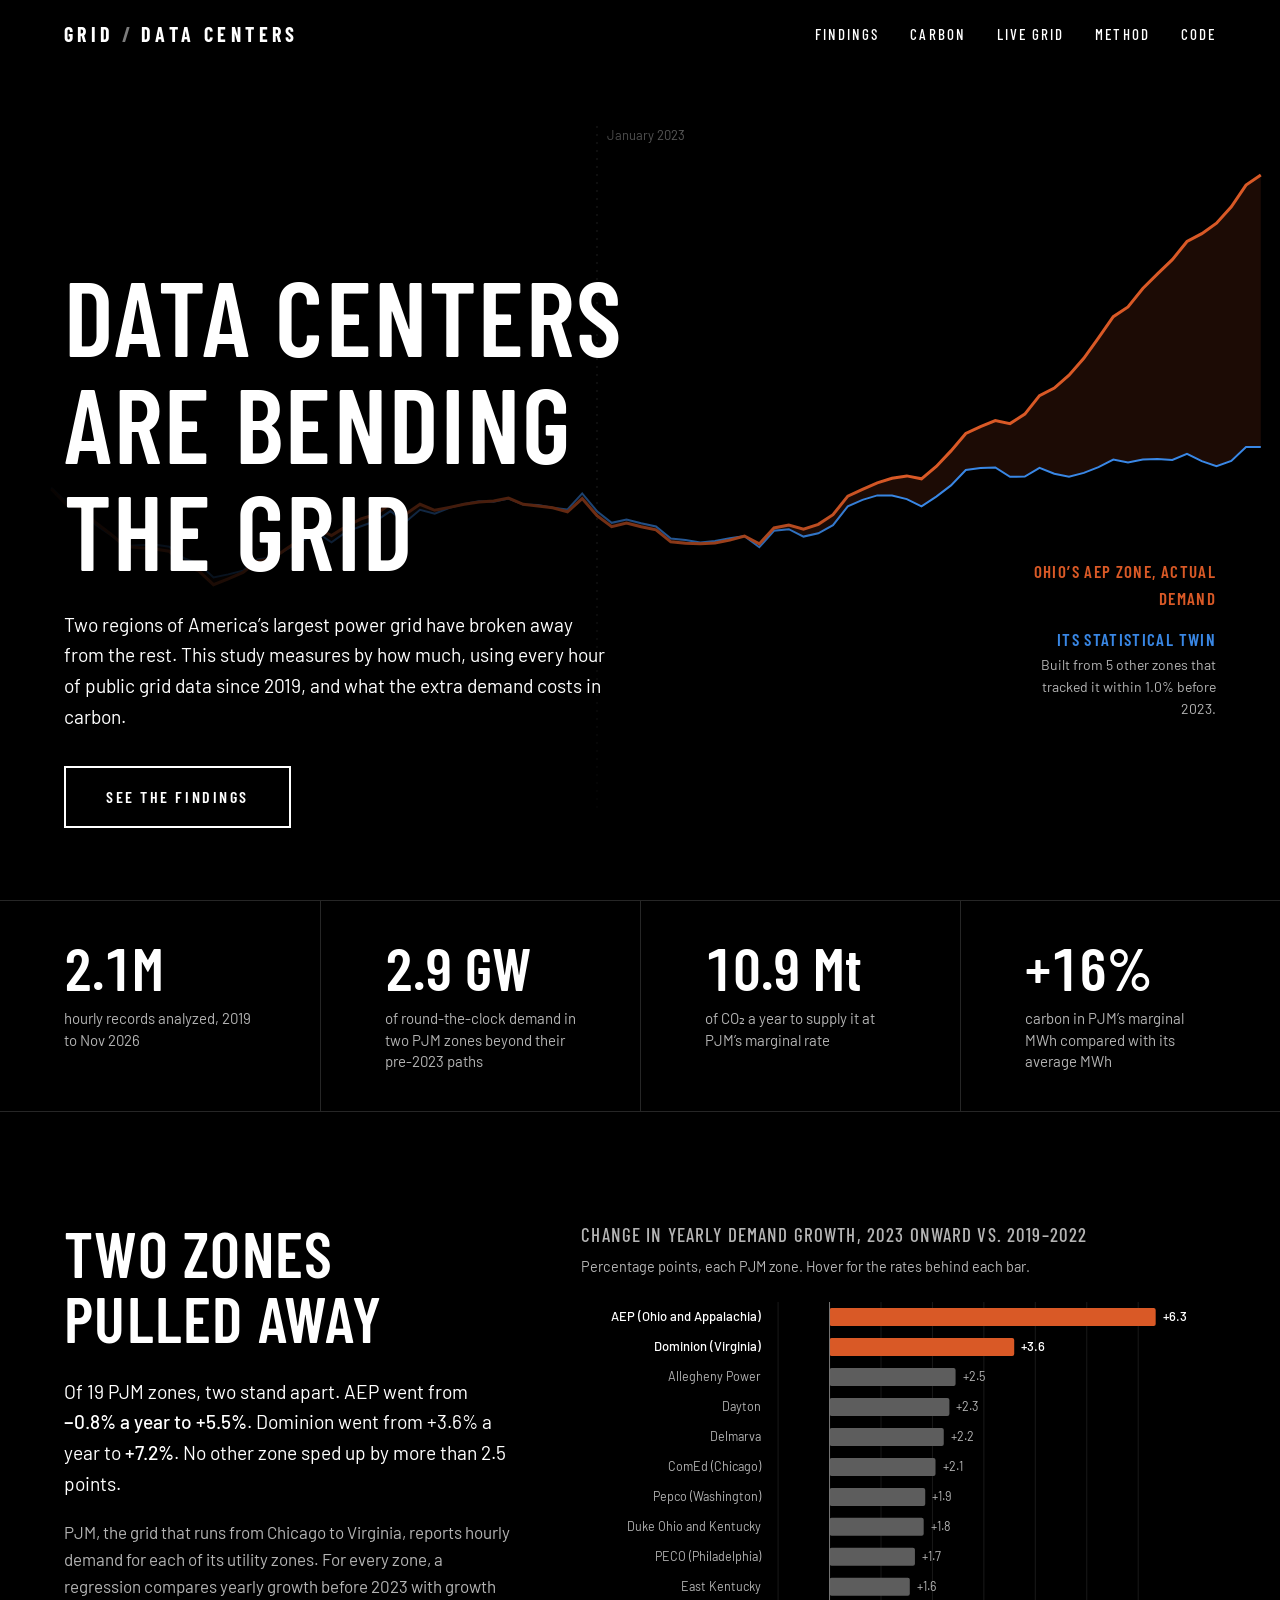
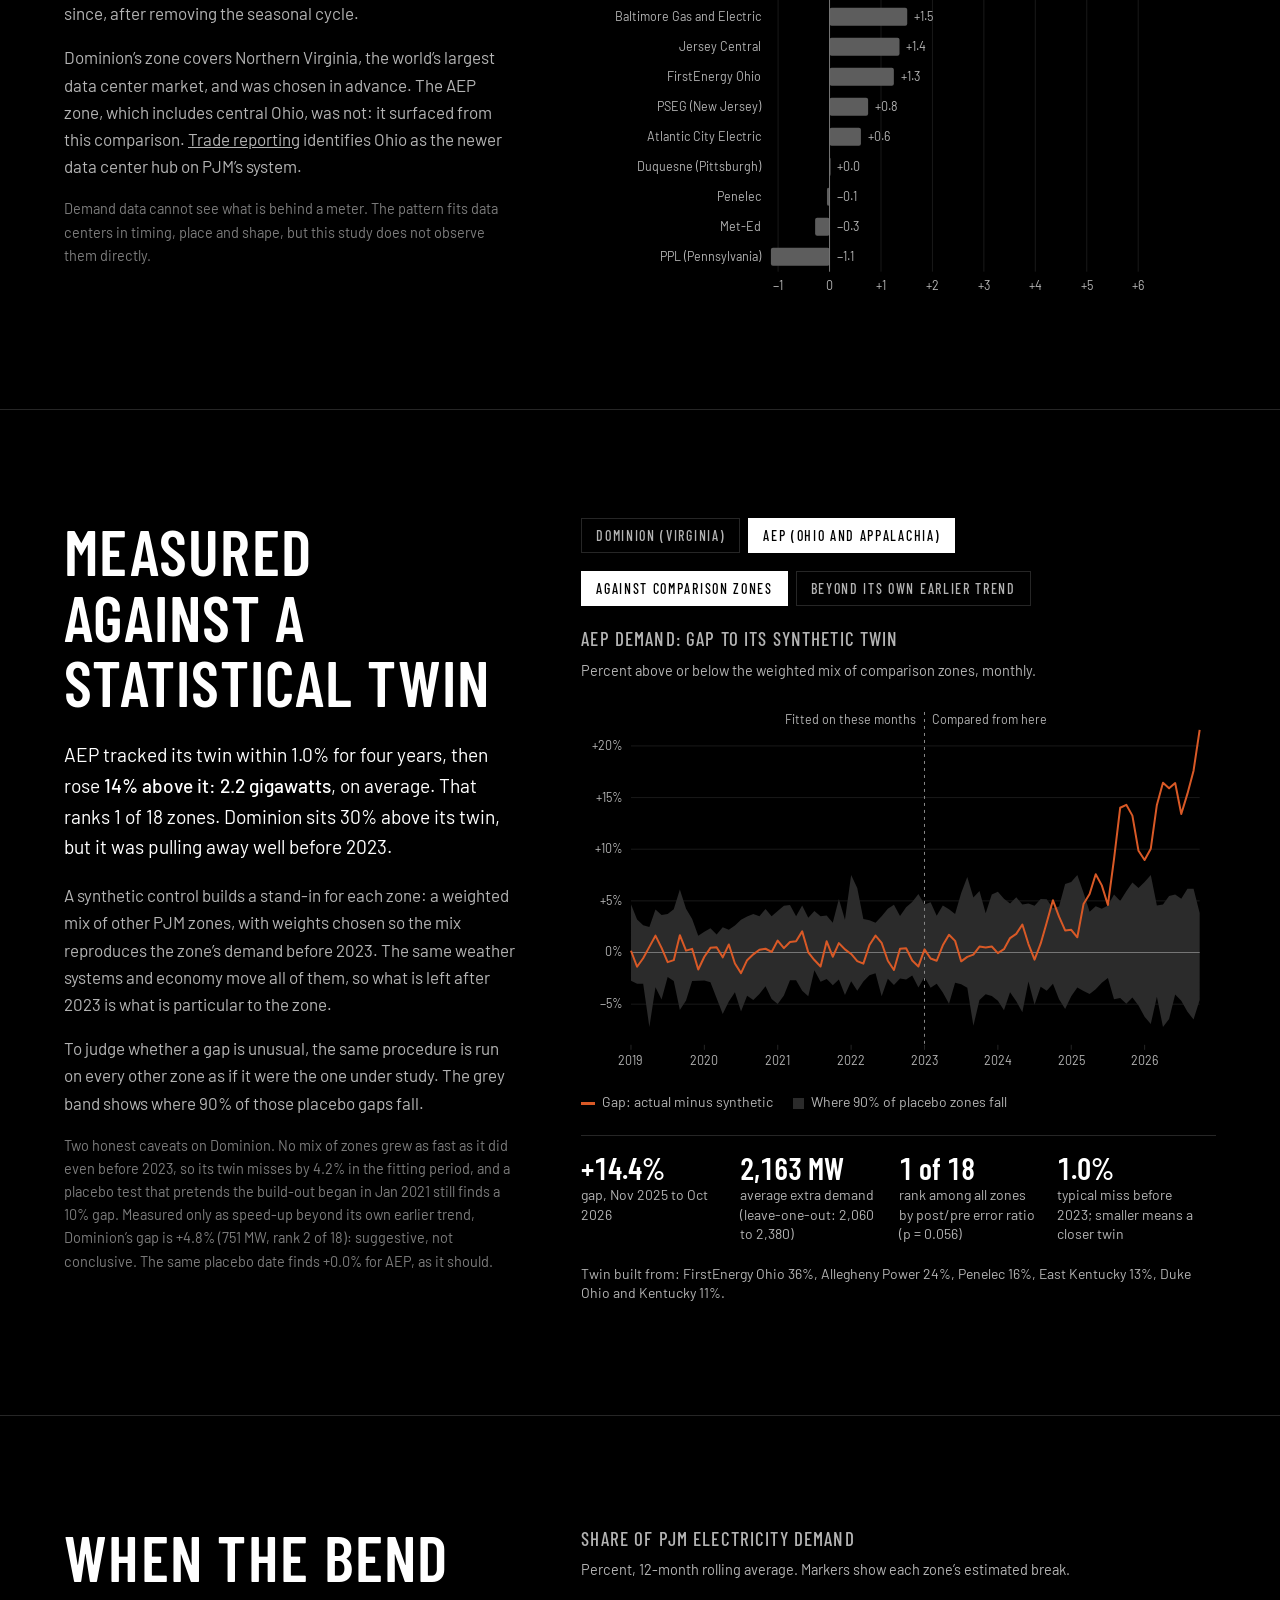
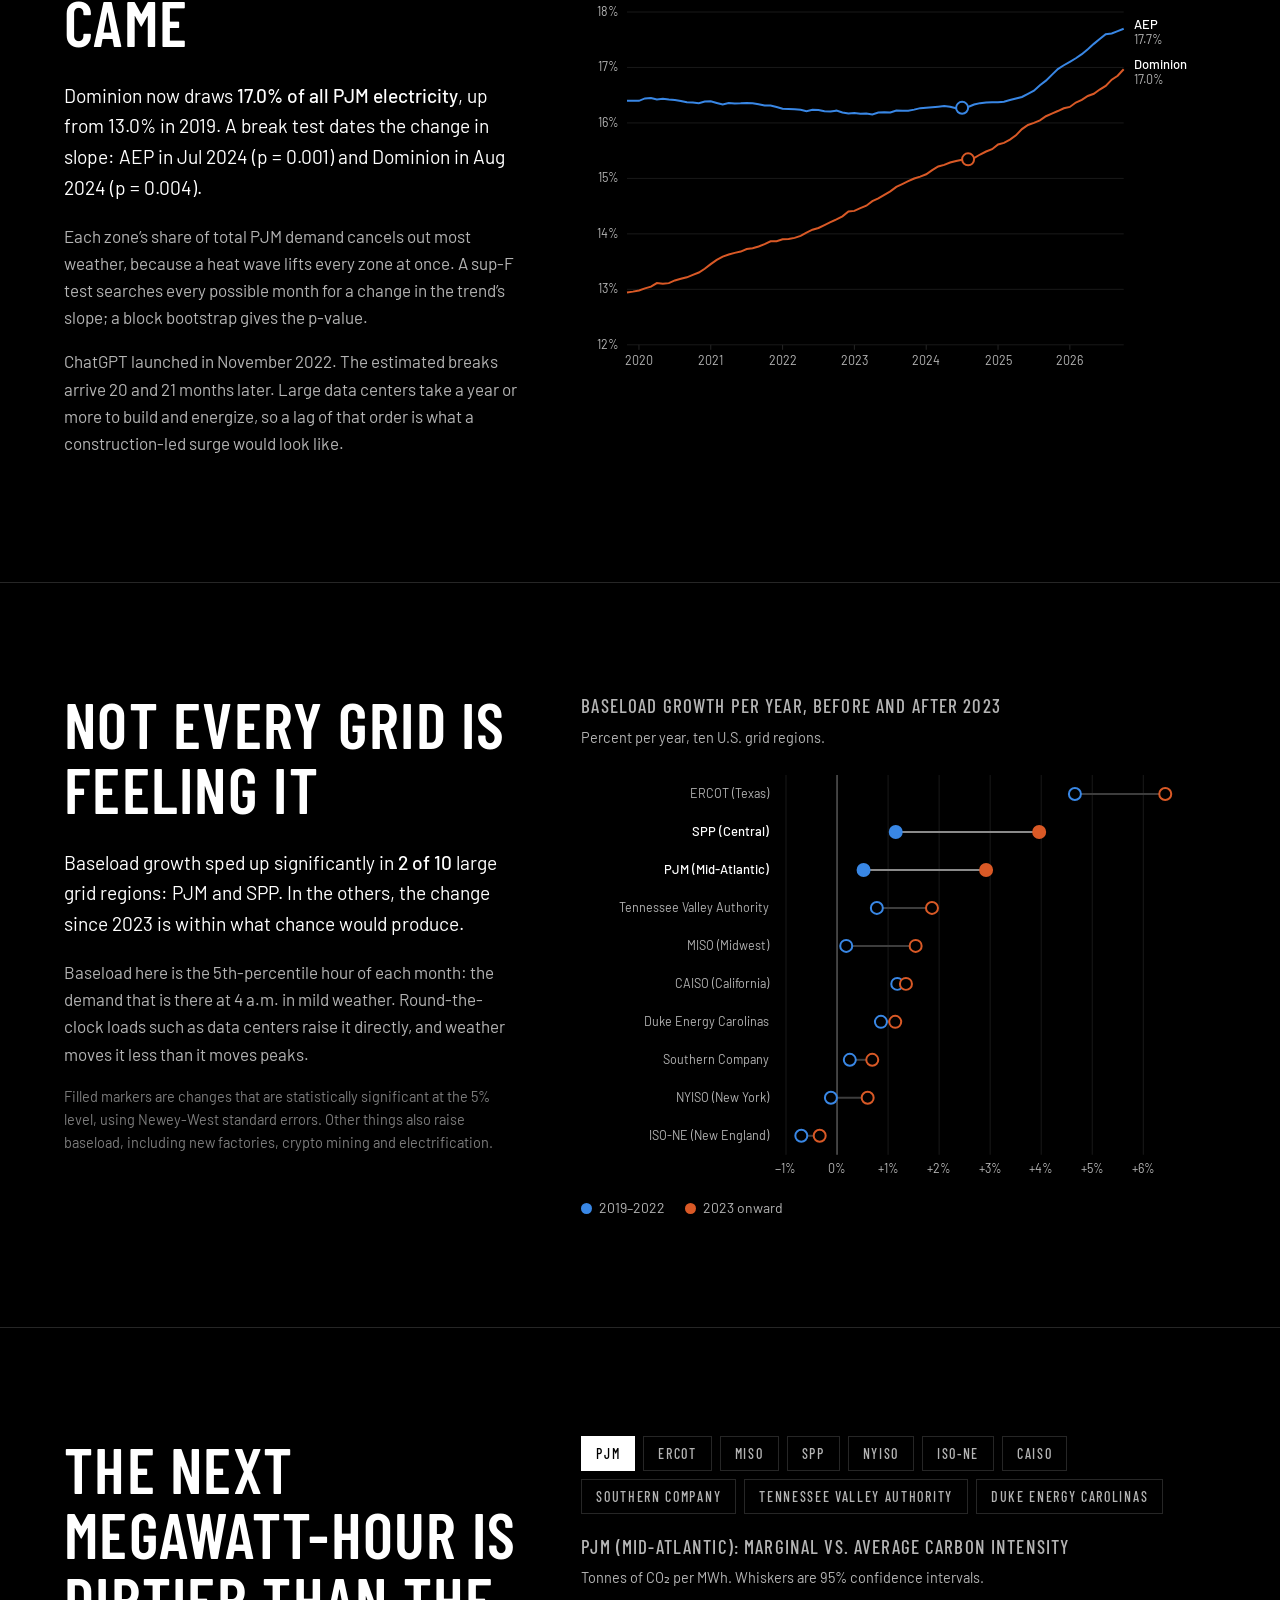
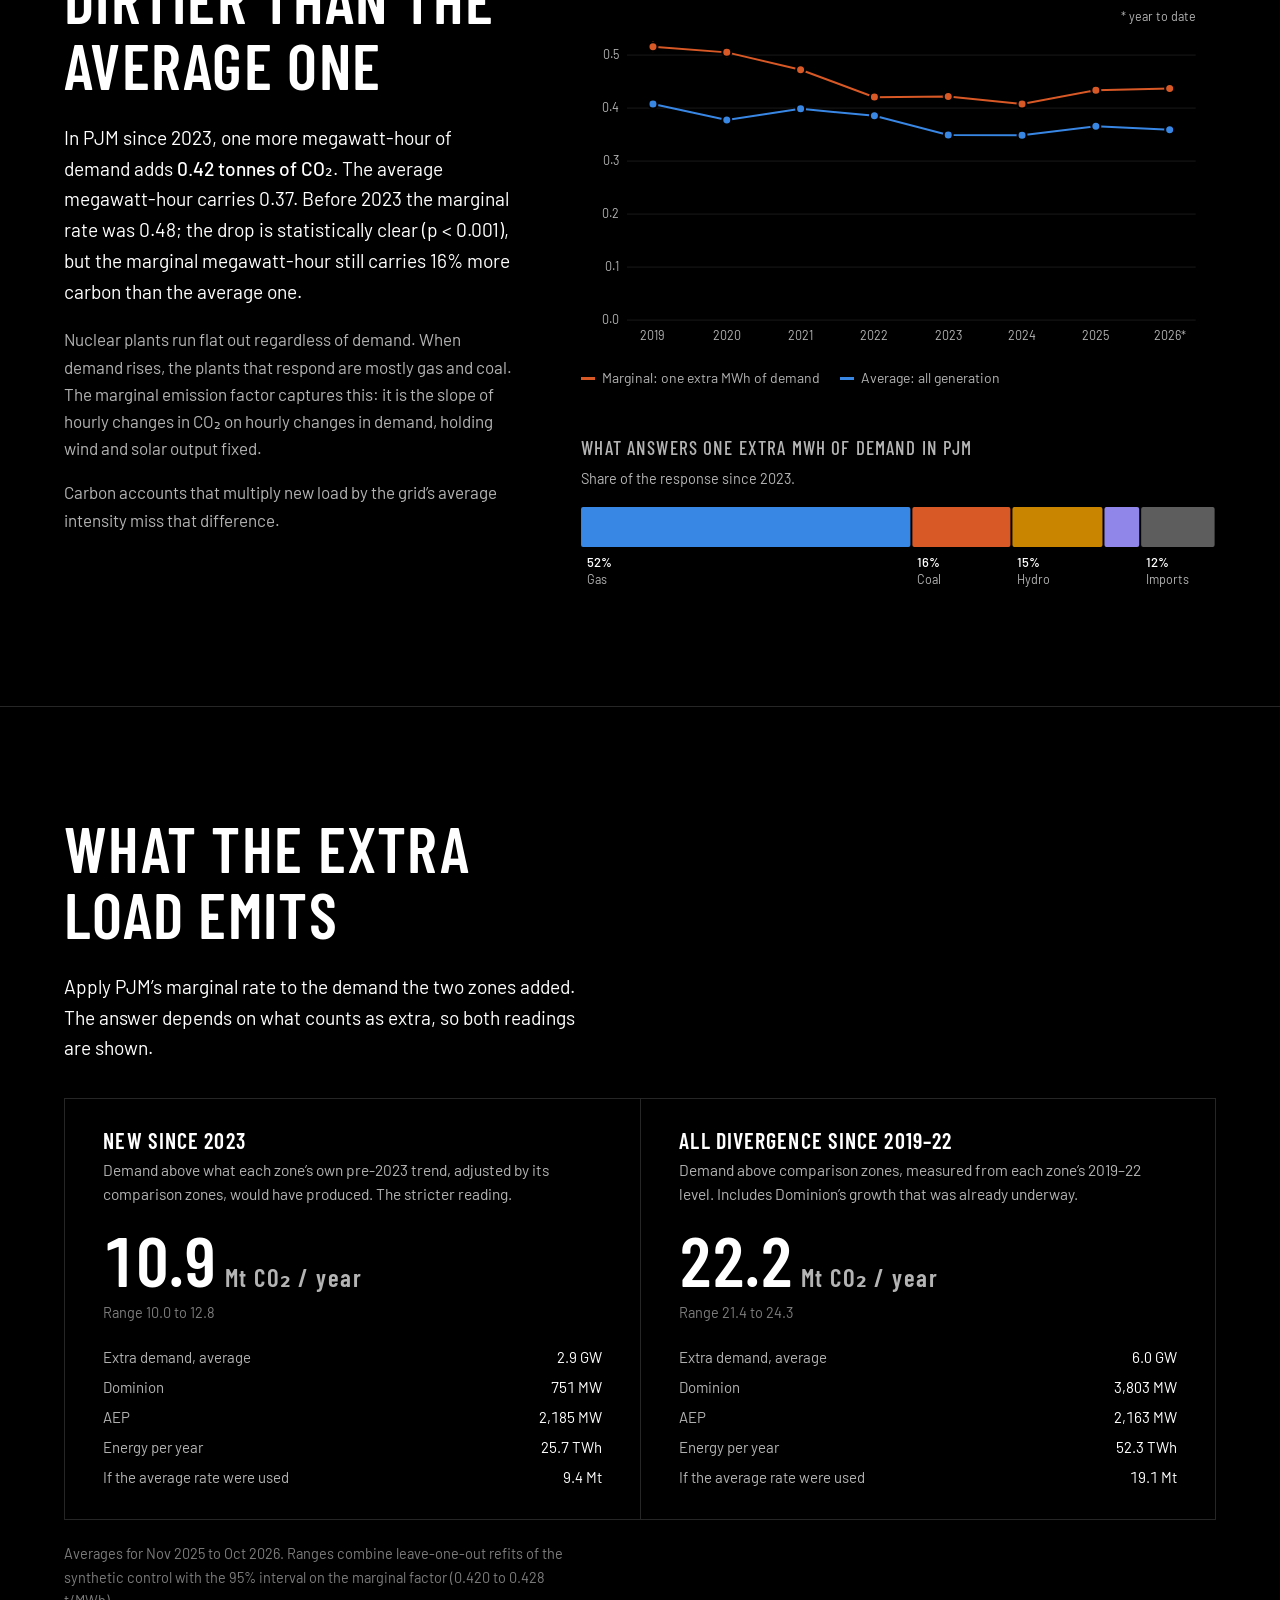
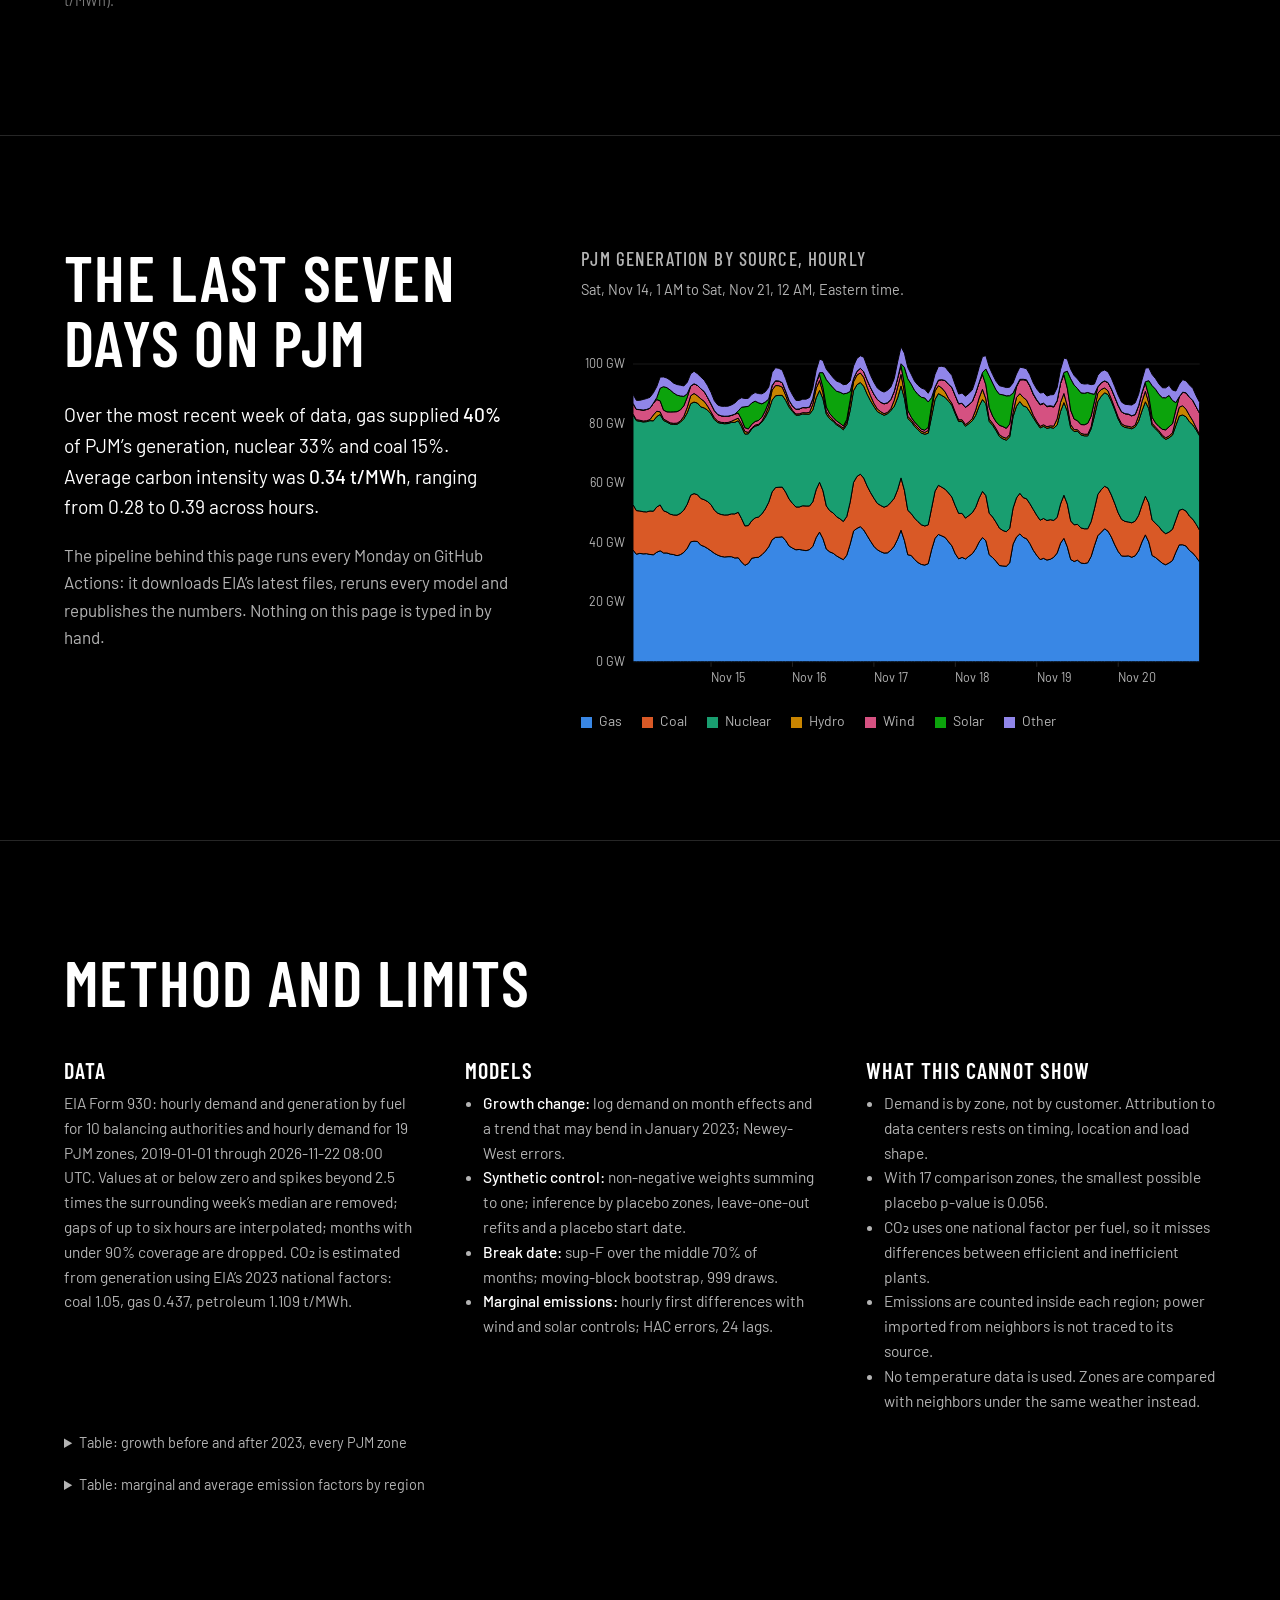
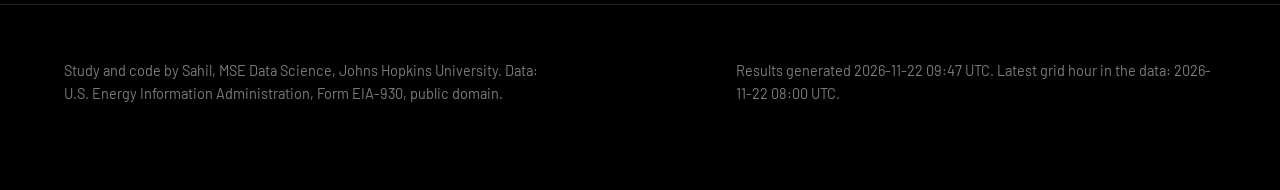
==== docs/index.html @ 41aa2d11 "Add website, README and data-driven page text" ====
<!DOCTYPE html>
<html lang="en">
<head>
<meta charset="utf-8">
<meta name="viewport" content="width=device-width, initial-scale=1">
<title>Grid / Data Centers: what 2 million hours of grid data show</title>
<meta name="description" content="A statistical study of U.S. hourly grid data, 2019 to today: where data center load is showing up, and what it costs in carbon.">
<link rel="icon" href="data:image/svg+xml,%3Csvg xmlns='http://www.w3.org/2000/svg' viewBox='0 0 32 32'%3E%3Crect width='32' height='32' fill='%23000'/%3E%3Cpath d='M4 22h8l6-4 10-10' fill='none' stroke='%23d95926' stroke-width='3'/%3E%3Cpath d='M4 22h8l6-1 10-2' fill='none' stroke='%233987e5' stroke-width='2'/%3E%3C/svg%3E">
<link rel="preconnect" href="https://fonts.googleapis.com">
<link rel="preconnect" href="https://fonts.gstatic.com" crossorigin>
<link href="https://fonts.googleapis.com/css2?family=Barlow:wght@300;400;500;600&family=Barlow+Condensed:wght@500;600;700&display=swap" rel="stylesheet">
<style>
:root{
  --bg:#000; --ink:#fff; --ink-2:#b4b4b4; --ink-3:#7c7c7c; --line:#262626; --panel:#0c0c0c;
  --hot:#d95926; --cool:#3987e5; --neutral:#5d5d5d;
  --f-gas:#3987e5; --f-coal:#d95926; --f-nuclear:#199e70; --f-hydro:#c98500;
  --f-wind:#d55181; --f-solar:#0ca30c; --f-other:#9085e9;
  --display:"Barlow Condensed","Arial Narrow",Arial,sans-serif;
  --body:"Barlow","Helvetica Neue",Arial,sans-serif;
  --pad:clamp(20px,5vw,72px);
}
*{box-sizing:border-box}
html{scroll-behavior:smooth;background:var(--bg)}
body{margin:0;background:var(--bg);color:var(--ink);font-family:var(--body);font-weight:400;font-size:17px;line-height:1.6;-webkit-font-smoothing:antialiased}
a{color:inherit}
:focus-visible{outline:2px solid var(--ink);outline-offset:3px}
h1,h2,h3{font-family:var(--display);font-weight:600;text-transform:uppercase;letter-spacing:.02em;line-height:1.02;margin:0}
h1{font-size:clamp(44px,8.2vw,124px);max-width:13ch}
h2{font-size:clamp(34px,5vw,68px);max-width:18ch}
h3{font-size:22px;letter-spacing:.05em}
p{margin:0 0 1em;max-width:62ch;color:var(--ink-2)}
p strong,li strong{color:var(--ink);font-weight:500}
.num{font-variant-numeric:tabular-nums}

/* nav */
.nav{position:fixed;inset:0 0 auto 0;z-index:20;display:flex;align-items:center;justify-content:space-between;padding:18px var(--pad);background:linear-gradient(#000c,#0000)}
.mark{font-family:var(--display);font-weight:700;font-size:20px;letter-spacing:.22em;text-decoration:none;text-transform:uppercase}
.mark span{color:var(--ink-3);margin:0 .35em}
.nav ul{display:flex;gap:clamp(14px,2.4vw,34px);list-style:none;margin:0;padding:0}
.nav li a{font-family:var(--display);font-weight:500;font-size:15px;letter-spacing:.14em;text-transform:uppercase;text-decoration:none;padding:6px 0;background:linear-gradient(var(--ink),var(--ink)) 0 100%/0 1px no-repeat;transition:background-size .3s}
.nav li a:hover,.nav li a:focus-visible{background-size:100% 1px}
@media (max-width:760px){.nav ul li:not(.keep){display:none}}
@media (max-width:520px){.mark{font-size:16px;letter-spacing:.14em}}

/* hero */
.hero{position:relative;min-height:100svh;display:flex;flex-direction:column;justify-content:flex-end;padding:120px var(--pad) clamp(40px,8vh,88px);overflow:hidden}
#heroArt{position:absolute;inset:0;width:100%;height:100%}
.hero::after{content:"";position:absolute;inset:0;background:linear-gradient(90deg,#000 0,#000a 38%,#0000 70%),linear-gradient(0deg,#000 0,#0000 40%);pointer-events:none}
.hero>div{position:relative;z-index:2}
.hero .lede{font-size:clamp(17px,1.5vw,21px);max-width:50ch;margin:26px 0 34px;color:var(--ink)}
.hero .legend{position:absolute;z-index:2;right:var(--pad);top:62%;text-align:right;font-size:14px;color:var(--ink-2);max-width:26ch}
.hero .legend b{display:block;font-family:var(--display);font-weight:600;font-size:17px;letter-spacing:.08em;text-transform:uppercase}
.hero .legend .a{color:var(--hot)} .hero .legend .b{color:var(--cool);margin-top:14px}
@media (max-width:760px){.hero .legend{display:none}}
.btn{display:inline-block;position:relative;font-family:var(--display);font-weight:600;font-size:16px;letter-spacing:.16em;text-transform:uppercase;text-decoration:none;color:var(--ink);border:2px solid var(--ink);padding:16px 40px;background:linear-gradient(var(--ink),var(--ink)) 0 100%/100% 0 no-repeat;transition:background-size .35s,color .35s;cursor:pointer}
.btn:hover,.btn:focus-visible{background-size:100% 100%;color:#000}
.btn.small{padding:10px 20px;font-size:14px;border-width:1px}

/* headline figures */
.figures{display:grid;grid-template-columns:repeat(4,1fr);border-top:1px solid var(--line);border-bottom:1px solid var(--line)}
.figures div{padding:38px var(--pad);border-left:1px solid var(--line)}
.figures div:first-child{border-left:0}
.figures b{display:block;font-family:var(--display);font-weight:600;font-size:clamp(40px,4.6vw,68px);line-height:1}
.figures span{display:block;margin-top:10px;color:var(--ink-2);font-size:15px;line-height:1.45;max-width:26ch}
@media (max-width:900px){.figures{grid-template-columns:1fr 1fr}.figures div:nth-child(3){border-left:0}.figures div:nth-child(n+3){border-top:1px solid var(--line)}}
@media (max-width:520px){.figures{grid-template-columns:1fr}.figures div{border-left:0;border-top:1px solid var(--line)}.figures div:first-child{border-top:0}}

/* sections */
section.block{padding:clamp(72px,12vh,150px) var(--pad);border-bottom:1px solid var(--line)}
.split{display:grid;grid-template-columns:minmax(280px,5fr) 7fr;gap:clamp(28px,5vw,84px);align-items:start}
.split>.text{position:sticky;top:96px}
@media (max-width:980px){.split{grid-template-columns:1fr}.split>.text{position:static}}
.block h2{margin-bottom:26px}
.takeaway{font-size:clamp(18px,1.5vw,21px);color:var(--ink);max-width:48ch}
.fine{font-size:14.5px;color:var(--ink-3);max-width:64ch}
.chart{position:relative;width:100%}
.chart svg{display:block;width:100%;height:auto;overflow:visible}
.chart-title{font-family:var(--display);font-weight:500;font-size:19px;letter-spacing:.06em;text-transform:uppercase;margin:0 0 4px}
.chart-sub{font-size:14.5px;color:var(--ink-2);margin:0 0 16px;max-width:none}
.controls{display:flex;flex-wrap:wrap;gap:8px;margin:0 0 18px}
.controls button{font-family:var(--display);font-weight:500;font-size:14px;letter-spacing:.12em;text-transform:uppercase;color:var(--ink-2);background:none;border:1px solid var(--line);padding:8px 14px;cursor:pointer;transition:color .2s,border-color .2s}
.controls button:hover{color:var(--ink);border-color:var(--ink-3)}
.controls button[aria-pressed="true"]{color:#000;background:var(--ink);border-color:var(--ink)}
.legend-row{display:flex;flex-wrap:wrap;gap:6px 20px;font-size:14px;color:var(--ink-2);margin:12px 0 0}
.legend-row i{display:inline-block;width:14px;height:3px;margin-right:7px;vertical-align:middle}
.legend-row i.sq{height:11px;width:11px}
.stats{display:grid;grid-template-columns:repeat(auto-fit,minmax(150px,1fr));gap:0;margin-top:22px;border-top:1px solid var(--line)}
.stats div{padding:16px 16px 4px 0}
.stats b{display:block;font-family:var(--display);font-weight:600;font-size:30px;line-height:1.1}
.stats span{font-size:14px;color:var(--ink-2);line-height:1.4;display:block}
.tip{position:fixed;z-index:50;pointer-events:none;background:#111;border:1px solid #3a3a3a;padding:10px 12px;font-size:13.5px;line-height:1.45;color:var(--ink);max-width:270px;opacity:0;transition:opacity .12s}
.tip b{font-weight:600} .tip em{font-style:normal;color:var(--ink-2)}
svg text{font-family:var(--body);fill:var(--ink-2);font-size:12.5px}
svg .axis-line{stroke:var(--line)} svg .grid{stroke:#1a1a1a}
svg .lab{fill:var(--ink);font-size:13px;font-weight:500}

/* emissions */
.calc{display:grid;grid-template-columns:1fr 1fr;gap:0;border:1px solid var(--line);margin-top:8px}
.calc>div{padding:30px clamp(18px,3vw,40px)}
.calc>div+div{border-left:1px solid var(--line)}
.calc h3{margin-bottom:6px}
.calc .big{font-family:var(--display);font-weight:600;font-size:clamp(46px,5.4vw,84px);line-height:1;margin:18px 0 4px}
.calc .big small{font-size:.36em;letter-spacing:.06em;color:var(--ink-2);margin-left:.3em}
.calc dl{display:grid;grid-template-columns:1fr auto;gap:6px 18px;margin:20px 0 0;font-size:15px;color:var(--ink-2)}
.calc dd{margin:0;color:var(--ink);text-align:right}
@media (max-width:820px){.calc{grid-template-columns:1fr}.calc>div+div{border-left:0;border-top:1px solid var(--line)}}

/* method */
.method{display:grid;grid-template-columns:repeat(auto-fit,minmax(270px,1fr));gap:36px clamp(28px,4vw,64px);margin-top:44px}
.method h3{margin-bottom:10px}
.method p,.method li{font-size:15.5px;color:var(--ink-2);max-width:none}
.method ul{margin:0;padding-left:18px}
table.plain{border-collapse:collapse;width:100%;font-size:14.5px;margin-top:14px}
table.plain th,table.plain td{text-align:right;padding:8px 10px;border-bottom:1px solid var(--line)}
table.plain th:first-child,table.plain td:first-child{text-align:left}
table.plain th{font-weight:500;color:var(--ink-2)}
details{margin-top:18px} summary{cursor:pointer;color:var(--ink-2);font-size:14.5px}
footer{padding:54px var(--pad) 70px;display:flex;flex-wrap:wrap;gap:20px 60px;justify-content:space-between;color:var(--ink-3);font-size:14.5px}
footer p{color:var(--ink-3);max-width:60ch}
#error{display:none;padding:140px var(--pad);max-width:60ch}
@media (prefers-reduced-motion:reduce){html{scroll-behavior:auto}*{transition:none!important;animation:none!important}}
</style>
</head>
<body>
<nav class="nav" aria-label="Sections">
  <a class="mark" href="#top">Grid<span>/</span>Data Centers</a>
  <ul>
    <li><a href="#findings">Findings</a></li>
    <li><a href="#carbon">Carbon</a></li>
    <li><a href="#live">Live grid</a></li>
    <li><a href="#method">Method</a></li>
    <li class="keep"><a href="https://github.com/sahiljangra12/grid-data-centers">Code</a></li>
  </ul>
</nav>

<div id="error">
  <h2>The results file did not load</h2>
  <p style="margin-top:20px">This page reads <code>data/results.json</code>, which the analysis pipeline writes. Reload the page, or run <code>python src/analysis.py</code> if you are viewing a local copy.</p>
</div>

<main id="app">
<header class="hero" id="top">
  <svg id="heroArt" aria-hidden="true" preserveAspectRatio="none"></svg>
  <div class="legend">
    <b class="a">Ohio&rsquo;s AEP zone, actual demand</b>
    <b class="b">Its statistical twin</b>
    <span>Built from five other zones that tracked it within 1% for four years.</span>
  </div>
  <div>
    <h1>Data centers are bending the grid</h1>
    <p class="lede">Two regions of America&rsquo;s largest power grid have broken away from the rest. This study measures by how much, using every hour of public grid data since 2019, and what the extra demand costs in carbon.</p>
    <a class="btn" href="#findings">See the findings</a>
  </div>
</header>

<div class="figures" id="figures"></div>

<section class="block" id="findings">
  <div class="split">
    <div class="text">
      <h2>Two zones pulled away</h2>
      <p class="takeaway" id="t-zones"></p>
      <p>PJM, the grid that runs from Chicago to Virginia, reports hourly demand for each of its utility zones. For every zone, a regression compares yearly growth before 2023 with growth since, after removing the seasonal cycle.</p>
      <p>Dominion&rsquo;s zone covers Northern Virginia, the world&rsquo;s largest data center market, and was chosen in advance. The AEP zone, which includes central Ohio, was not: it surfaced from this comparison. <a href="https://www.renewableenergyworld.com/td/data-centers-are-flocking-to-ohio-here-comes-the-transmission-to-support-them/">Trade reporting</a> identifies Ohio as the newer data center hub on PJM&rsquo;s system.</p>
      <p class="fine">Demand data cannot see what is behind a meter. The pattern fits data centers in timing, place and shape, but this study does not observe them directly.</p>
    </div>
    <div>
      <p class="chart-title">Change in yearly demand growth, 2023 onward vs. 2019&ndash;2022</p>
      <p class="chart-sub">Percentage points, each PJM zone. Hover for the rates behind each bar.</p>
      <div class="chart" id="c-zones"></div>
    </div>
  </div>
</section>

<section class="block">
  <div class="split">
    <div class="text">
      <h2>Measured against a statistical twin</h2>
      <p class="takeaway" id="t-scm"></p>
      <p>A synthetic control builds a stand-in for each zone: a weighted mix of other PJM zones, with weights chosen so the mix reproduces the zone&rsquo;s demand before 2023. The same weather systems and economy move all of them, so what is left after 2023 is what is particular to the zone.</p>
      <p>To judge whether a gap is unusual, the same procedure is run on every other zone as if it were the one under study. The grey band shows where 90% of those placebo gaps fall.</p>
      <p class="fine" id="t-scm-fine"></p>
    </div>
    <div>
      <div class="controls" id="scm-zone" role="group" aria-label="Zone"></div>
      <div class="controls" id="scm-kind" role="group" aria-label="Comparison"></div>
      <p class="chart-title" id="scm-title"></p>
      <p class="chart-sub" id="scm-sub"></p>
      <div class="chart" id="c-scm"></div>
      <div class="legend-row"><span><i style="background:var(--hot)"></i>Gap: actual minus synthetic</span><span><i class="sq" style="background:#2b2b2b"></i>Where 90% of placebo zones fall</span></div>
      <div class="stats" id="scm-stats"></div>
    </div>
  </div>
</section>

<section class="block">
  <div class="split">
    <div class="text">
      <h2>When the bend came</h2>
      <p class="takeaway" id="t-share"></p>
      <p>Each zone&rsquo;s share of total PJM demand cancels out most weather, because a heat wave lifts every zone at once. A sup-F test searches every possible month for a change in the trend&rsquo;s slope; a block bootstrap gives the p-value.</p>
      <p id="t-break"></p>
    </div>
    <div>
      <p class="chart-title">Share of PJM electricity demand</p>
      <p class="chart-sub">Percent, 12-month rolling average. Markers show each zone&rsquo;s estimated break.</p>
      <div class="chart" id="c-share"></div>
    </div>
  </div>
</section>

<section class="block">
  <div class="split">
    <div class="text">
      <h2>Not every grid is feeling it</h2>
      <p class="takeaway" id="t-regions"></p>
      <p>Baseload here is the 5th-percentile hour of each month: the demand that is there at 4 a.m. in mild weather. Round-the-clock loads such as data centers raise it directly, and weather moves it less than it moves peaks.</p>
      <p class="fine">Filled markers are changes that are statistically significant at the 5% level, using Newey-West standard errors. Other things also raise baseload, including new factories, crypto mining and electrification.</p>
    </div>
    <div>
      <p class="chart-title">Baseload growth per year, before and after 2023</p>
      <p class="chart-sub">Percent per year, ten U.S. grid regions.</p>
      <div class="chart" id="c-regions"></div>
      <div class="legend-row"><span><i class="sq" style="background:var(--cool);border-radius:50%"></i>2019&ndash;2022</span><span><i class="sq" style="background:var(--hot);border-radius:50%"></i>2023 onward</span></div>
    </div>
  </div>
</section>

<section class="block" id="carbon">
  <div class="split">
    <div class="text">
      <h2>The next megawatt-hour is dirtier than the average one</h2>
      <p class="takeaway" id="t-mef"></p>
      <p>Nuclear plants run flat out regardless of demand. When demand rises, the plants that respond are mostly gas and coal. The marginal emission factor captures this: it is the slope of hourly changes in CO&#8322; on hourly changes in demand, holding wind and solar output fixed.</p>
      <p>Carbon accounts that multiply new load by the grid&rsquo;s average intensity miss that difference.</p>
    </div>
    <div>
      <div class="controls" id="mef-region" role="group" aria-label="Grid region"></div>
      <p class="chart-title" id="mef-title"></p>
      <p class="chart-sub">Tonnes of CO&#8322; per MWh. Whiskers are 95% confidence intervals.</p>
      <div class="chart" id="c-mef"></div>
      <div class="legend-row"><span><i style="background:var(--hot)"></i>Marginal: one extra MWh of demand</span><span><i style="background:var(--cool)"></i>Average: all generation</span></div>
      <p class="chart-title" style="margin-top:44px">What answers one extra MWh of demand in PJM</p>
      <p class="chart-sub">Share of the response since 2023.</p>
      <div class="chart" id="c-mix"></div>
    </div>
  </div>
</section>

<section class="block">
  <h2>What the extra load emits</h2>
  <p class="takeaway" style="margin-bottom:34px" id="t-calc"></p>
  <div class="calc" id="calc"></div>
  <p class="fine" style="margin-top:22px" id="t-calc-fine"></p>
</section>

<section class="block" id="live">
  <div class="split">
    <div class="text">
      <h2>The last seven days on PJM</h2>
      <p class="takeaway" id="t-live"></p>
      <p>The pipeline behind this page runs every Monday on GitHub Actions: it downloads EIA&rsquo;s latest files, reruns every model and republishes the numbers. Nothing on this page is typed in by hand.</p>
    </div>
    <div>
      <p class="chart-title">PJM generation by source, hourly</p>
      <p class="chart-sub" id="live-sub"></p>
      <div class="chart" id="c-live"></div>
      <div class="legend-row" id="live-legend"></div>
    </div>
  </div>
</section>

<section class="block" id="method">
  <h2>Method and limits</h2>
  <div class="method">
    <div>
      <h3>Data</h3>
      <p id="m-data"></p>
    </div>
    <div>
      <h3>Models</h3>
      <ul>
        <li><strong>Growth change:</strong> log demand on month effects and a trend that may bend in January 2023; Newey-West errors.</li>
        <li><strong>Synthetic control:</strong> non-negative weights summing to one; inference by placebo zones, leave-one-out refits and a placebo start date.</li>
        <li><strong>Break date:</strong> sup-F over the middle 70% of months; moving-block bootstrap, 999 draws.</li>
        <li><strong>Marginal emissions:</strong> hourly first differences with wind and solar controls; HAC errors, 24 lags.</li>
      </ul>
    </div>
    <div>
      <h3>What this cannot show</h3>
      <ul>
        <li>Demand is by zone, not by customer. Attribution to data centers rests on timing, location and load shape.</li>
        <li id="m-donors"></li>
        <li>CO&#8322; uses one national factor per fuel, so it misses differences between efficient and inefficient plants.</li>
        <li>Emissions are counted inside each region; power imported from neighbors is not traced to its source.</li>
        <li>No temperature data is used. Zones are compared with neighbors under the same weather instead.</li>
      </ul>
    </div>
  </div>
  <details>
    <summary>Table: growth before and after 2023, every PJM zone</summary>
    <div style="overflow-x:auto"><table class="plain" id="tbl-zones"></table></div>
  </details>
  <details>
    <summary>Table: marginal and average emission factors by region</summary>
    <div style="overflow-x:auto"><table class="plain" id="tbl-mef"></table></div>
  </details>
</section>
</main>

<footer>
  <p>Study and code by Sahil, MSE Data Science, Johns Hopkins University. Data: U.S. Energy Information Administration, Form EIA-930, public domain.</p>
  <p id="f-updated"></p>
</footer>
<div class="tip" id="tip" role="status"></div>

<script>
"use strict";
const ZONE_NAMES={AE:"Atlantic City Electric",AEP:"AEP (Ohio and Appalachia)",AP:"Allegheny Power",ATSI:"FirstEnergy Ohio",BC:"Baltimore Gas and Electric",CE:"ComEd (Chicago)",DAY:"Dayton",DEOK:"Duke Ohio and Kentucky",DOM:"Dominion (Virginia)",DPL:"Delmarva",DUQ:"Duquesne (Pittsburgh)",EKPC:"East Kentucky",JC:"Jersey Central",ME:"Met-Ed",PE:"PECO (Philadelphia)",PEP:"Pepco (Washington)",PL:"PPL (Pennsylvania)",PN:"Penelec",PS:"PSEG (New Jersey)",RECO:"Rockland"};
const SHORT={DOM:"Dominion",AEP:"AEP"};
const FUELS=[["gas","Gas","--f-gas"],["coal","Coal","--f-coal"],["nuclear","Nuclear","--f-nuclear"],["hydro","Hydro","--f-hydro"],["wind","Wind","--f-wind"],["solar","Solar","--f-solar"],["other","Other","--f-other"]];
const NS="http://www.w3.org/2000/svg";
const $=id=>document.getElementById(id);
const css=v=>getComputedStyle(document.documentElement).getPropertyValue(v).trim();
const fmt=(x,d=0)=>x==null||!isFinite(x)?"n/a":Number(x).toLocaleString("en-US",{minimumFractionDigits:d,maximumFractionDigits:d});
const sign=(x,d=1)=>x==null?"n/a":(x>0?"+":x<0?"−":"")+fmt(Math.abs(x),d);
const listJoin=a=>a.length<3?a.join(" and "):a.slice(0,-1).join(", ")+" and "+a[a.length-1];
const monthsBetween=(a,b)=>{const [ya,ma]=a.split("-").map(Number),[yb,mb]=b.split("-").map(Number);return (yb-ya)*12+(mb-ma);};
const pval=p=>p==null?"n/a":p<0.001?"p < 0.001":"p = "+(p<0.01?p.toFixed(3):p.toFixed(2));
const monthName=m=>{const [y,mo]=m.split("-");return ["Jan","Feb","Mar","Apr","May","Jun","Jul","Aug","Sep","Oct","Nov","Dec"][+mo-1]+" "+y;};
function S(tag,attrs,parent){const e=document.createElementNS(NS,tag);for(const k in attrs)e.setAttribute(k,attrs[k]);if(parent)parent.appendChild(e);return e;}
function T(parent,x,y,str,attrs){const t=S("text",Object.assign({x,y},attrs||{}),parent);t.textContent=str;return t;}
const lin=(d0,d1,r0,r1)=>v=>r0+(v-d0)/(d1-d0||1)*(r1-r0);
function ticks(lo,hi,n){const span=hi-lo||1,step0=Math.pow(10,Math.floor(Math.log10(span/n)));const err=span/n/step0;const step=step0*(err>=7.5?10:err>=3.5?5:err>=1.5?2:1);const out=[];for(let v=Math.ceil(lo/step)*step;v<=hi+step*1e-9;v+=step)out.push(+v.toFixed(10));return out;}
function path(pts){let d="",pen=false;for(const p of pts){if(p==null||p[1]==null||!isFinite(p[1])){pen=false;continue;}d+=(pen?"L":"M")+p[0].toFixed(1)+" "+p[1].toFixed(1);pen=true;}return d;}
const tip=$("tip");
function showTip(html,ev){tip.innerHTML=html;tip.style.opacity=1;const w=tip.offsetWidth,h=tip.offsetHeight;let x=ev.clientX+16,y=ev.clientY+16;if(x+w>innerWidth-8)x=ev.clientX-w-16;if(y+h>innerHeight-8)y=ev.clientY-h-16;tip.style.left=Math.max(8,x)+"px";tip.style.top=Math.max(8,y)+"px";}
function hideTip(){tip.style.opacity=0;}
function frame(host,height){host.innerHTML="";const W=Math.max(300,host.clientWidth||600);const svg=S("svg",{viewBox:`0 0 ${W} ${height}`,width:W,height:height,role:"img"},host);return {svg,W,H:height};}
function yAxis(svg,y,tk,x0,x1,f){for(const t of tk){S("line",{x1:x0,x2:x1,y1:y(t),y2:y(t),class:"grid"},svg);T(svg,x0-8,y(t)+4,f(t),{"text-anchor":"end"});}}
function yearAxis(svg,months,x,yBase){months.forEach((m,i)=>{if(m.endsWith("-01")){S("line",{x1:x(i),x2:x(i),y1:yBase,y2:yBase+5,class:"axis-line"},svg);T(svg,x(i),yBase+20,m.slice(0,4),{"text-anchor":"middle"});}});}
function hoverLayer(svg,x0,x1,y0,y1,n,xOf,onMove){
  const cross=S("line",{y1:y0,y2:y1,stroke:"#555","stroke-dasharray":"3 3",opacity:0},svg);
  const r=S("rect",{x:x0,y:y0,width:x1-x0,height:y1-y0,fill:"transparent"},svg);
  const move=ev=>{const b=svg.getBoundingClientRect();const px=(ev.clientX-b.left)*(svg.viewBox.baseVal.width/b.width);let i=Math.round((px-x0)/(x1-x0)*(n-1));i=Math.max(0,Math.min(n-1,i));cross.setAttribute("x1",xOf(i));cross.setAttribute("x2",xOf(i));cross.setAttribute("opacity",1);const html=onMove(i);if(html)showTip(html,ev);};
  r.addEventListener("pointermove",move);r.addEventListener("pointerdown",move);
  r.addEventListener("pointerleave",()=>{cross.setAttribute("opacity",0);hideTip();});
}
function pressGroup(host,items,current,onPick){host.innerHTML="";items.forEach(([key,label])=>{const b=document.createElement("button");b.type="button";b.textContent=label;b.setAttribute("aria-pressed",key===current);b.addEventListener("click",()=>onPick(key));host.appendChild(b);});}
function roll12(a){return a.map((_,i)=>{if(i<11)return null;let s=0,n=0;for(let j=i-11;j<=i;j++){if(a[j]!=null){s+=a[j];n++;}}return n>=11?s/n:null;});}

let R=null;const state={scmZone:"AEP",scmKind:"levels",mefRegion:"PJM"};

/* ---------- hero ---------- */
function drawHero(){
  const svg=$("heroArt");svg.innerHTML="";const W=svg.clientWidth||innerWidth,H=svg.clientHeight||innerHeight;
  svg.setAttribute("viewBox",`0 0 ${W} ${H}`);
  const s=R.synthetic_control.AEP.levels;const a=roll12(s.actual_index),b=roll12(s.synthetic_index);
  const idx=a.map((v,i)=>v==null?-1:i).filter(i=>i>=0);if(!idx.length)return;
  const vals=idx.flatMap(i=>[a[i],b[i]]);const lo=Math.min(...vals),hi=Math.max(...vals);
  const x=lin(idx[0],idx[idx.length-1],W*0.04,W*0.985),y=lin(lo-(hi-lo)*0.55,hi+(hi-lo)*0.12,H*0.9,H*0.14);
  const t0=s.months.indexOf(s.treatment_start);
  if(t0>=idx[0]){S("line",{x1:x(t0),x2:x(t0),y1:H*0.14,y2:H*0.9,stroke:"#3a3a3a","stroke-dasharray":"2 6"},svg);T(svg,x(t0)+10,H*0.14+14,"January 2023",{style:"fill:#8a8a8a;font-size:13px"});}
  const fill=S("path",{d:path(idx.map(i=>[x(i),y(a[i])]))+path(idx.slice().reverse().map(i=>[x(i),y(b[i])])).replace("M","L")+"Z",fill:css("--hot"),opacity:.13},svg);
  const pb=S("path",{d:path(idx.map(i=>[x(i),y(b[i])])),fill:"none",stroke:css("--cool"),"stroke-width":2},svg);
  const pa=S("path",{d:path(idx.map(i=>[x(i),y(a[i])])),fill:"none",stroke:css("--hot"),"stroke-width":3},svg);
  if(!matchMedia("(prefers-reduced-motion:reduce)").matches&&!drawHero.done){
    drawHero.done=true;
    for(const p of [pa,pb]){const L=p.getTotalLength();p.style.strokeDasharray=L;p.style.strokeDashoffset=L;p.getBoundingClientRect();p.style.transition="stroke-dashoffset 2.6s cubic-bezier(.3,.1,.2,1)";p.style.strokeDashoffset=0;}
    fill.style.opacity=0;fill.style.transition="opacity 1.2s 2.2s";requestAnimationFrame(()=>fill.style.opacity=.13);
  }
}

/* ---------- headline figures and prose ---------- */
function fillText(){
  const h=R.headline,sc=R.synthetic_control,aep=sc.AEP.levels,dom=sc.DOM.levels,domA=sc.DOM.acceleration,zs=R.zone_share;
  const hours=R.meta.records_analyzed||null;
  const gw=h.since_2023.extra_load_mw/1000;
  $("figures").innerHTML=[
    [fmt(R.meta.records_analyzed/1e6,1)+"M","hourly records analyzed, "+R.meta.data_start.slice(0,4)+" to "+monthName(R.meta.data_end.slice(0,7))],
    [fmt(gw,1)+" GW","of round-the-clock demand in two PJM zones beyond their pre-2023 paths"],
    [fmt(h.since_2023.mt_co2_per_year,1)+" Mt","of CO₂ a year to supply it at PJM’s marginal rate"],
    [sign(h.marginal_vs_average_pct,0)+"%","carbon in PJM’s marginal MWh compared with its average MWh"]
  ].map(([b,s])=>`<div><b class="num">${b}</b><span>${s}</span></div>`).join("");

  const zt=R.zone_trends,top=zt[0],second=zt[1],rest=zt.filter(z=>!z.hot);
  const restMax=Math.max(...rest.map(z=>z.mean.change_pct_points));
  $("t-zones").innerHTML=`Of ${zt.length} PJM zones, two stand apart. ${SHORT[top.zone]||top.zone} went from <strong>${sign(top.mean.growth_before_pct,1)}% a year to ${sign(top.mean.growth_after_pct,1)}%</strong>. ${SHORT[second.zone]||second.zone} went from ${sign(second.mean.growth_before_pct,1)}% a year to <strong>${sign(second.mean.growth_after_pct,1)}%</strong>. No other zone sped up by more than ${fmt(restMax,1)} points.`;

  $("t-share").innerHTML=`Dominion now draws <strong>${fmt(zs.DOM.latest_12m_avg_pct,1)}% of all PJM electricity</strong>, up from ${fmt(zs.DOM.first_year_avg_pct,1)}% in ${R.meta.data_start.slice(0,4)}. A break test dates the change in slope: AEP in ${monthName(zs.AEP.break_test.break_month)} (${pval(zs.AEP.break_test.p_value)}) and Dominion in ${monthName(zs.DOM.break_test.break_month)} (${pval(zs.DOM.break_test.p_value)}).`;

  const reg=R.regions,bas=Object.keys(R.meta.cleaning.balancing_authorities).filter(k=>reg[k]);
  const sig=bas.filter(k=>reg[k].baseload_trend.change_p_value<0.05&&reg[k].baseload_trend.change_pct_points>0).map(k=>reg[k].label.split(" (")[0]);
  $("t-regions").innerHTML=`Baseload growth sped up significantly in <strong>${sig.length} of ${bas.length}</strong> large grid regions${sig.length?": "+listJoin(sig):""}. In the others, the change since 2023 is within what chance would produce.`;

  const pj=R.emissions.PJM,last=pj.by_year.filter(y=>!y.partial_year).slice(-1)[0];
  $("t-mef").innerHTML=`In PJM since 2023, one more megawatt-hour of demand adds <strong>${fmt(h.pjm_marginal_factor,2)} tonnes of CO&#8322;</strong>. The average megawatt-hour carries ${fmt(h.pjm_average_factor,2)}. Before 2023 the marginal rate was ${fmt(pj.change_test.before,2)}; the drop is statistically clear (${pval(pj.change_test.p_value)}), but the marginal megawatt-hour still carries ${fmt(h.marginal_vs_average_pct,0)}% more carbon than the average one.`;

  $("t-calc").innerHTML=`Apply PJM&rsquo;s marginal rate to the demand the two zones added. The answer depends on what counts as extra, so both readings are shown.`;
  const card=(title,desc,t)=>`<div><h3>${title}</h3><p style="font-size:15.5px">${desc}</p>
    <div class="big num">${fmt(t.mt_co2_per_year,1)}<small>Mt CO&#8322; / year</small></div>
    <span class="fine">Range ${fmt(t.mt_co2_range[0],1)} to ${fmt(t.mt_co2_range[1],1)}</span>
    <dl><dt>Extra demand, average</dt><dd class="num">${fmt(t.extra_load_mw/1000,1)} GW</dd>
    <dt>Dominion</dt><dd class="num">${fmt(t.by_zone_mw.DOM)} MW</dd><dt>AEP</dt><dd class="num">${fmt(t.by_zone_mw.AEP)} MW</dd>
    <dt>Energy per year</dt><dd class="num">${fmt(t.extra_twh_per_year,1)} TWh</dd>
    <dt>If the average rate were used</dt><dd class="num">${fmt(t.mt_co2_if_average_factor,1)} Mt</dd></dl></div>`;
  $("calc").innerHTML=card("New since 2023","Demand above what each zone&rsquo;s own pre-2023 trend, adjusted by its comparison zones, would have produced. The stricter reading.",h.since_2023)
    +card("All divergence since 2019&ndash;22","Demand above comparison zones, measured from each zone&rsquo;s 2019&ndash;22 level. Includes Dominion&rsquo;s growth that was already underway.",h.since_baseline);
  $("t-calc-fine").innerHTML=`Averages for ${monthName(h.window[0])} to ${monthName(h.window[1])}. Ranges combine leave-one-out refits of the synthetic control with the 95% interval on the marginal factor (${fmt(h.pjm_marginal_factor_ci[0],3)} to ${fmt(h.pjm_marginal_factor_ci[1],3)} t/MWh).`;

  const ef=R.meta.emission_factors_t_per_mwh;
  $("m-data").innerHTML=`EIA Form 930: hourly demand and generation by fuel for ${bas.length} balancing authorities and hourly demand for ${R.meta.zones_used.length} PJM zones, ${R.meta.data_start} through ${R.meta.data_end} UTC. Values at or below zero and spikes beyond 2.5 times the surrounding week&rsquo;s median are removed; gaps of up to six hours are interpolated; months with under 90% coverage are dropped. CO&#8322; is estimated from generation using EIA&rsquo;s 2023 national factors: coal ${ef.coal}, gas ${ef.gas}, petroleum ${ef.oil} t/MWh.`;
  $("m-donors").textContent=`With ${aep.n_donors} comparison zones, the smallest possible placebo p-value is ${(1/(aep.n_donors+1)).toFixed(3)}.`;
  const sb=[...document.querySelectorAll(".hero .legend span")][0];if(sb)sb.textContent=`Built from ${Object.keys(aep.weights).length} other zones that tracked it within ${fmt(aep.rmspe_pre_pct,1)}% before 2023.`;
  $("t-break").innerHTML=`ChatGPT launched in November 2022. The estimated breaks arrive ${monthsBetween("2022-11",zs.AEP.break_test.break_month)} and ${monthsBetween("2022-11",zs.DOM.break_test.break_month)} months later. Large data centers take a year or more to build and energize, so a lag of that order is what a construction-led surge would look like.`;
  $("f-updated").textContent=`Results generated ${R.meta.generated_utc} UTC. Latest grid hour in the data: ${R.meta.data_end} UTC.`;

  $("tbl-zones").innerHTML="<tr><th>Zone</th><th>Growth 2019–22, %/yr</th><th>Growth 2023 on, %/yr</th><th>Change, points</th><th>p-value</th><th>Recent average, MW</th></tr>"+zt.map(z=>`<tr><td>${ZONE_NAMES[z.zone]||z.zone}</td><td class="num">${sign(z.mean.growth_before_pct,2)}</td><td class="num">${sign(z.mean.growth_after_pct,2)}</td><td class="num">${sign(z.mean.change_pct_points,2)}</td><td class="num">${z.mean.change_p_value<0.001?"<0.001":z.mean.change_p_value.toFixed(3)}</td><td class="num">${fmt(z.latest_12m_mean_mw)}</td></tr>`).join("");
  $("tbl-mef").innerHTML="<tr><th>Region</th><th>Marginal 2019–22</th><th>Marginal 2023 on</th><th>Change p-value</th><th>Average, latest full year</th></tr>"+Object.entries(R.emissions).filter(([,v])=>v.change_test).map(([k,v])=>{const c=v.change_test,l=v.by_year.filter(y=>!y.partial_year).slice(-1)[0];return `<tr><td>${v.label}</td><td class="num">${fmt(c.before,3)}</td><td class="num">${fmt(c.after,3)}</td><td class="num">${c.p_value<0.001?"<0.001":c.p_value.toFixed(3)}</td><td class="num">${l?fmt(l.average_intensity,3):"n/a"}</td></tr>`;}).join("");
}

/* ---------- chart: zones ---------- */
function drawZones(){
  const narrow=($("c-zones").clientWidth||600)<520,zname=z=>narrow?(ZONE_NAMES[z]||z).split(" (")[0]:(ZONE_NAMES[z]||z);
  const zt=R.zone_trends,row=30,m={t:8,r:narrow?44:60,b:30,l:narrow?168:190};
  const {svg,W,H}=frame($("c-zones"),m.t+m.b+row*zt.length);
  const vals=zt.map(z=>z.mean.change_pct_points),lo=Math.min(0,...vals),hi=Math.max(...vals);
  const x=lin(lo,hi,m.l,W-m.r);
  for(const t of ticks(lo,hi,5)){S("line",{x1:x(t),x2:x(t),y1:m.t,y2:H-m.b,class:"grid"},svg);T(svg,x(t),H-m.b+18,sign(t,0),{"text-anchor":"middle"});}
  zt.forEach((z,i)=>{
    const y=m.t+i*row,v=z.mean.change_pct_points,x0=x(Math.min(0,v)),w=Math.max(1,Math.abs(x(v)-x(0)));
    T(svg,m.l-10,y+row/2+4,zname(z.zone),{"text-anchor":"end",class:z.hot?"lab":""});
    S("rect",{x:x0,y:y+6,width:w,height:row-12,rx:2,fill:z.hot?css("--hot"):css("--neutral")},svg);
    T(svg,x(Math.max(0,v))+7,y+row/2+4,sign(v,1),{class:z.hot?"lab":""});
    const hit=S("rect",{x:0,y:y,width:W,height:row,fill:"transparent"},svg);
    const html=`<b>${ZONE_NAMES[z.zone]||z.zone}</b><br>2019–22: ${sign(z.mean.growth_before_pct,2)}% a year<br>2023 on: ${sign(z.mean.growth_after_pct,2)}% a year<br><em>Change ${sign(v,2)} points, ${pval(z.mean.change_p_value)}</em>`;
    hit.addEventListener("pointermove",ev=>showTip(html,ev));hit.addEventListener("pointerleave",hideTip);
  });
  S("line",{x1:x(0),x2:x(0),y1:m.t,y2:H-m.b,stroke:"#777"},svg);
}

/* ---------- chart: synthetic control ---------- */
function drawSCM(){
  const zones=Object.keys(R.synthetic_control);
  pressGroup($("scm-zone"),zones.map(z=>[z,ZONE_NAMES[z]]),state.scmZone,k=>{state.scmZone=k;drawSCM();});
  pressGroup($("scm-kind"),[["levels","Against comparison zones"],["acceleration","Beyond its own earlier trend"]],state.scmKind,k=>{state.scmKind=k;drawSCM();});
  const both=R.synthetic_control[state.scmZone],s=both[state.scmKind]||both.levels,name=SHORT[state.scmZone];
  $("scm-title").textContent=`${name} demand: gap to its synthetic twin`;
  $("scm-sub").textContent=state.scmKind==="levels"?"Percent above or below the weighted mix of comparison zones, monthly.":"Percent, after removing each zone’s own 2019–22 trend. Asks only whether growth sped up.";
  const m={t:14,r:16,b:34,l:50},{svg,W,H}=frame($("c-scm"),Math.max(300,Math.min(440,($("c-scm").clientWidth||600)*0.6)));
  const n=s.months.length,all=s.gap_pct.concat(s.placebo_band_pct.low,s.placebo_band_pct.high).filter(v=>v!=null);
  const lo=Math.min(-5,...all),hi=Math.max(5,...all),pad=(hi-lo)*0.06;
  const x=lin(0,n-1,m.l,W-m.r),y=lin(lo-pad,hi+pad,H-m.b,m.t);
  yAxis(svg,y,ticks(lo,hi,6),m.l,W-m.r,v=>sign(v,0)+"%");yearAxis(svg,s.months,x,H-m.b);
  const up=s.placebo_band_pct.high.map((v,i)=>[x(i),y(v)]),dn=s.placebo_band_pct.low.map((v,i)=>[x(i),y(v)]).reverse();
  S("path",{d:path(up)+path(dn).replace("M","L")+"Z",fill:"#2b2b2b"},svg);
  S("line",{x1:m.l,x2:W-m.r,y1:y(0),y2:y(0),stroke:"#777"},svg);
  const t0=s.months.indexOf(s.treatment_start);
  if(t0>0){S("line",{x1:x(t0),x2:x(t0),y1:m.t,y2:H-m.b,stroke:"#8a8a8a","stroke-dasharray":"3 4"},svg);T(svg,x(t0)-8,m.t+12,"Fitted on these months",{"text-anchor":"end"});T(svg,x(t0)+8,m.t+12,"Compared from here");}
  S("path",{d:path(s.gap_pct.map((v,i)=>[x(i),y(v)])),fill:"none",stroke:css("--hot"),"stroke-width":2,"stroke-linejoin":"round"},svg);
  const dot=S("circle",{r:4.5,fill:css("--hot"),stroke:"#000","stroke-width":2,opacity:0},svg);
  hoverLayer(svg,m.l,W-m.r,m.t,H-m.b,n,i=>x(i),i=>{dot.setAttribute("cx",x(i));dot.setAttribute("cy",y(s.gap_pct[i]));dot.setAttribute("opacity",1);return `<b>${monthName(s.months[i])}</b><br>Gap: ${sign(s.gap_pct[i],1)}%<br><em>Placebo zones: ${sign(s.placebo_band_pct.low[i],1)}% to ${sign(s.placebo_band_pct.high[i],1)}%</em>`;});
  svg.addEventListener("pointerleave",()=>dot.setAttribute("opacity",0));
  const w=Object.entries(s.weights).map(([z,v])=>`${ZONE_NAMES[z]||z} ${fmt(v*100)}%`).join(", ");
  $("scm-stats").innerHTML=[
    [sign(s.recent_gap_pct,1)+"%","gap, "+monthName(s.recent_window[0])+" to "+monthName(s.recent_window[1])],
    [fmt(s.recent_gap_mw)+" MW","average extra demand (leave-one-out: "+fmt(Math.min(...s.recent_gap_mw_leave_one_out))+" to "+fmt(Math.max(...s.recent_gap_mw_leave_one_out))+")"],
    [s.rank,"rank among all zones by post/pre error ratio (p = "+s.placebo_p_value.toFixed(3)+")"],
    [fmt(s.rmspe_pre_pct,1)+"%","typical miss before 2023; smaller means a closer twin"]
  ].map(([b,t])=>`<div><b class="num">${b}</b><span>${t}</span></div>`).join("")+`<div style="grid-column:1/-1"><span>Twin built from: ${w}.</span></div>`;

  const aep=R.synthetic_control.AEP.levels,dom=R.synthetic_control.DOM.levels,domA=R.synthetic_control.DOM.acceleration;
  $("t-scm").innerHTML=`AEP tracked its twin within ${fmt(aep.rmspe_pre_pct,1)}% for four years, then rose <strong>${fmt(aep.recent_gap_pct,0)}% above it: ${fmt(aep.recent_gap_mw/1000,1)} gigawatts</strong>, on average. That ranks ${aep.rank} zones. Dominion sits ${fmt(dom.recent_gap_pct,0)}% above its twin${dom.placebo_in_time&&dom.placebo_in_time.gap_pct>3?", but it was pulling away well before 2023":""}.`;
  const pit=dom.placebo_in_time,pitA=aep.placebo_in_time;
  $("t-scm-fine").innerHTML=`Two honest caveats on Dominion. No mix of zones grew as fast as it did even before 2023, so its twin misses by ${fmt(dom.rmspe_pre_pct,1)}% in the fitting period`+(pit?`, and a placebo test that pretends the build-out began in ${monthName(pit.fake_start)} still finds a ${fmt(pit.gap_pct,0)}% gap`:"")+`. Measured only as speed-up beyond its own earlier trend, Dominion&rsquo;s gap is ${sign(domA?domA.recent_gap_pct:null,1)}% (${domA?fmt(domA.recent_gap_mw):"n/a"} MW, rank ${domA?domA.rank:"n/a"}): suggestive, not conclusive.`+(pitA?` The same placebo date finds ${sign(pitA.gap_pct,1)}% for AEP, as it should.`:"");
}

/* ---------- chart: share ---------- */
function drawShare(){
  const zs=R.zone_share,keys=Object.keys(zs),months=zs[keys[0]].months,n=months.length;
  const colors={DOM:css("--hot"),AEP:css("--cool")};
  const m={t:14,r:92,b:34,l:46},{svg,W,H}=frame($("c-share"),Math.max(300,Math.min(440,($("c-share").clientWidth||600)*0.6)));
  const all=keys.flatMap(k=>zs[k].share_12m_pct).filter(v=>v!=null),lo=Math.floor(Math.min(...all)),hi=Math.ceil(Math.max(...all));
  const first=zs[keys[0]].share_12m_pct.findIndex(v=>v!=null);
  const x=lin(first,n-1,m.l,W-m.r),y=lin(lo,hi,H-m.b,m.t);
  yAxis(svg,y,ticks(lo,hi,5),m.l,W-m.r,v=>v+"%");
  months.forEach((mo,i)=>{if(i>=first&&mo.endsWith("-01")){S("line",{x1:x(i),x2:x(i),y1:H-m.b,y2:H-m.b+5,class:"axis-line"},svg);T(svg,x(i),H-m.b+20,mo.slice(0,4),{"text-anchor":"middle"});}});
  const ends=[];
  keys.forEach(k=>{const a=zs[k].share_12m_pct;
    S("path",{d:path(a.map((v,i)=>i<first?null:[x(i),y(v)])),fill:"none",stroke:colors[k]||"#999","stroke-width":2},svg);
    const bi=months.indexOf(zs[k].break_test&&zs[k].break_test.break_month);
    if(bi>=first&&a[bi]!=null){S("circle",{cx:x(bi),cy:y(a[bi]),r:6,fill:"#000",stroke:colors[k],"stroke-width":2},svg);}
    let li=n-1;while(li>0&&a[li]==null)li--;ends.push({k,y:y(a[li]),v:a[li]});});
  ends.sort((p,q)=>p.y-q.y);for(let i=1;i<ends.length;i++)if(ends[i].y-ends[i-1].y<30)ends[i].y=ends[i-1].y+30;
  ends.forEach(e=>{T(svg,W-m.r+10,e.y,SHORT[e.k]||e.k,{class:"lab"});T(svg,W-m.r+10,e.y+15,fmt(e.v,1)+"%");});
  hoverLayer(svg,m.l,W-m.r,m.t,H-m.b,n-first,i=>x(i+first),i=>{const j=i+first;return `<b>12 months to ${monthName(months[j])}</b><br>`+keys.map(k=>`${SHORT[k]||k}: ${fmt(zs[k].share_12m_pct[j],2)}%`+(zs[k].break_test&&zs[k].break_test.break_month===months[j]?" <em>(estimated break)</em>":"")).join("<br>");});
}

/* ---------- chart: regions dumbbell ---------- */
function drawRegions(){
  const reg=R.regions,keys=Object.keys(R.meta.cleaning.balancing_authorities).filter(k=>reg[k]).sort((a,b)=>reg[b].baseload_trend.growth_after_pct-reg[a].baseload_trend.growth_after_pct);
  const row=38,m={t:10,r:30,b:30,l:($("c-regions").clientWidth||600)<520?172:200};
  const {svg,W,H}=frame($("c-regions"),m.t+m.b+row*keys.length);
  const vals=keys.flatMap(k=>[reg[k].baseload_trend.growth_before_pct,reg[k].baseload_trend.growth_after_pct]);
  const lo=Math.min(0,...vals)-0.4,hi=Math.max(...vals)+0.4,x=lin(lo,hi,m.l,W-m.r);
  for(const t of ticks(lo,hi,6)){S("line",{x1:x(t),x2:x(t),y1:m.t,y2:H-m.b,class:"grid"},svg);T(svg,x(t),H-m.b+18,sign(t,0)+"%",{"text-anchor":"middle"});}
  S("line",{x1:x(0),x2:x(0),y1:m.t,y2:H-m.b,stroke:"#777"},svg);
  keys.forEach((k,i)=>{const t=reg[k].baseload_trend,y=m.t+i*row+row/2,sig=t.change_p_value<0.05;
    T(svg,m.l-12,y+4,reg[k].label,{"text-anchor":"end",class:sig?"lab":""});
    S("line",{x1:x(t.growth_before_pct),x2:x(t.growth_after_pct),y1:y,y2:y,stroke:sig?"#8a8a8a":"#3d3d3d","stroke-width":2},svg);
    S("circle",{cx:x(t.growth_before_pct),cy:y,r:6,fill:sig?css("--cool"):"#000",stroke:css("--cool"),"stroke-width":2},svg);
    S("circle",{cx:x(t.growth_after_pct),cy:y,r:6,fill:sig?css("--hot"):"#000",stroke:css("--hot"),"stroke-width":2},svg);
    const hit=S("rect",{x:0,y:y-row/2,width:W,height:row,fill:"transparent"},svg);
    const html=`<b>${reg[k].label}</b><br>2019–22: ${sign(t.growth_before_pct,2)}% a year <em>(${sign(t.growth_before_ci[0],1)} to ${sign(t.growth_before_ci[1],1)})</em><br>2023 on: ${sign(t.growth_after_pct,2)}% a year <em>(${sign(t.growth_after_ci[0],1)} to ${sign(t.growth_after_ci[1],1)})</em><br><em>Change ${pval(t.change_p_value)}${sig?"":", not significant"}</em>`;
    hit.addEventListener("pointermove",ev=>showTip(html,ev));hit.addEventListener("pointerleave",hideTip);});
}

/* ---------- chart: marginal vs average ---------- */
function drawMEF(){
  const em=R.emissions,keys=Object.keys(em);if(!em[state.mefRegion])state.mefRegion=keys[0];
  pressGroup($("mef-region"),keys.map(k=>[k,em[k].label.split(" (")[0]]),state.mefRegion,k=>{state.mefRegion=k;drawMEF();});
  const e=em[state.mefRegion],ys=e.by_year;$("mef-title").textContent=e.label+": marginal vs. average carbon intensity";
  const m={t:14,r:20,b:34,l:46},{svg,W,H}=frame($("c-mef"),Math.max(280,Math.min(400,($("c-mef").clientWidth||600)*0.55)));
  const all=ys.flatMap(d=>[d.ci[0],d.ci[1],d.average_intensity]),hi=Math.max(...all)*1.08;
  const x=lin(0,Math.max(1,ys.length-1),m.l+26,W-m.r-26),y=lin(0,hi,H-m.b,m.t);
  yAxis(svg,y,ticks(0,hi,5),m.l,W-m.r,v=>v.toFixed(1));
  ys.forEach((d,i)=>T(svg,x(i),H-m.b+20,d.year+(d.partial_year?"*":""),{"text-anchor":"middle"}));
  S("path",{d:path(ys.map((d,i)=>[x(i),y(d.average_intensity)])),fill:"none",stroke:css("--cool"),"stroke-width":2},svg);
  S("path",{d:path(ys.map((d,i)=>[x(i),y(d.mef)])),fill:"none",stroke:css("--hot"),"stroke-width":2},svg);
  ys.forEach((d,i)=>{S("line",{x1:x(i),x2:x(i),y1:y(d.ci[0]),y2:y(d.ci[1]),stroke:css("--hot"),"stroke-width":2},svg);
    S("circle",{cx:x(i),cy:y(d.average_intensity),r:4.5,fill:css("--cool"),stroke:"#000","stroke-width":2},svg);
    S("circle",{cx:x(i),cy:y(d.mef),r:4.5,fill:css("--hot"),stroke:"#000","stroke-width":2},svg);});
  if(ys.some(d=>d.partial_year))T(svg,W-m.r,m.t+2,"* year to date",{"text-anchor":"end"});
  hoverLayer(svg,m.l,W-m.r,m.t,H-m.b,ys.length,i=>x(i),i=>{const d=ys[i];return `<b>${e.label.split(" (")[0]}, ${d.year}${d.partial_year?" to date":""}</b><br>Marginal: ${fmt(d.mef,3)} t/MWh <em>(${fmt(d.ci[0],3)} to ${fmt(d.ci[1],3)})</em><br>Average: ${fmt(d.average_intensity,3)} t/MWh<br><em>${fmt(d.n_hours)} hours</em>`;});

  /* response bar, PJM */
  const mix=em.PJM&&em.PJM.marginal_mix_after;const host=$("c-mix");if(!mix){host.innerHTML="";return;}
  const parts=[["gas","Gas","--f-gas"],["coal","Coal","--f-coal"],["hydro","Hydro and pumped storage","--f-hydro"],["other","Other plants","--f-other"],["imports","Imports","--neutral"]].map(([k,l,c])=>({k,l,c:css(c),v:Math.max(0,mix[k]||0)})).filter(p=>p.v>0.005);
  const tot=parts.reduce((a,p)=>a+p.v,0);const f=frame(host,92);let px=0;const bw=f.W;
  parts.forEach((p,i)=>{const w=p.v/tot*bw;S("rect",{x:px+(i?1:0),y:0,width:Math.max(1,w-(i?2:1)),height:40,rx:2,fill:p.c},f.svg);
    if(w>46){T(f.svg,px+6,60,fmt(p.v/tot*100)+"%",{class:"lab"});T(f.svg,px+6,77,w>110?p.l:p.l.split(" ")[0]);}
    const hit=S("rect",{x:px,y:0,width:w,height:80,fill:"transparent"},f.svg);const html=`<b>${p.l}</b><br>${fmt(p.v/tot*100,1)}% of the response to one extra MWh of PJM demand`;
    hit.addEventListener("pointermove",ev=>showTip(html,ev));hit.addEventListener("pointerleave",hideTip);px+=w;});
}

/* ---------- chart: live week ---------- */
function drawLive(){
  const L=R.latest_week_pjm,host=$("c-live");if(!L){host.innerHTML="<p>No recent hourly data in this run.</p>";return;}
  const n=L.hours_utc.length,fuels=FUELS.filter(f=>L[f[0]]);
  const m={t:14,r:16,b:36,l:52},{svg,W,H}=frame(host,Math.max(300,Math.min(440,(host.clientWidth||600)*0.6)));
  const tot=L.hours_utc.map((_,i)=>fuels.reduce((a,f)=>a+(L[f[0]][i]||0),0)),hi=Math.max(...tot)*1.05;
  const x=lin(0,n-1,m.l,W-m.r),y=lin(0,hi,H-m.b,m.t);
  yAxis(svg,y,ticks(0,hi,5),m.l,W-m.r,v=>fmt(v/1000)+" GW");
  const et=s=>new Date(s.replace(" ","T")+":00Z");const dfmt=new Intl.DateTimeFormat("en-US",{timeZone:"America/New_York",weekday:"short",month:"short",day:"numeric"});
  const tfmt=new Intl.DateTimeFormat("en-US",{timeZone:"America/New_York",weekday:"short",month:"short",day:"numeric",hour:"numeric"});
  let lastDay="";L.hours_utc.forEach((h,i)=>{const d=dfmt.format(et(h));if(d!==lastDay){if(lastDay&&x(i)<W-m.r-40){S("line",{x1:x(i),x2:x(i),y1:H-m.b,y2:H-m.b+5,class:"axis-line"},svg);T(svg,x(i),H-m.b+20,d.split(", ")[1]||d);}lastDay=d;}});
  const base=new Array(n).fill(0);
  fuels.forEach(f=>{const top=base.map((b,i)=>b+(L[f[0]][i]||0));
    S("path",{d:path(top.map((v,i)=>[x(i),y(v)]))+path(base.map((v,i)=>[x(i),y(v)]).reverse()).replace("M","L")+"Z",fill:css(f[2]),stroke:"#000","stroke-width":1},svg);
    for(let i=0;i<n;i++)base[i]=top[i];});
  hoverLayer(svg,m.l,W-m.r,m.t,H-m.b,n,i=>x(i),i=>`<b>${tfmt.format(et(L.hours_utc[i]))} ET</b><br>`+fuels.slice().reverse().map(f=>`${f[1]}: ${fmt((L[f[0]][i]||0)/1000,1)} GW`).join("<br>")+`<br><em>Carbon intensity ${fmt(L.intensity[i],3)} t/MWh</em>`);
  $("live-legend").innerHTML=fuels.map(f=>`<span><i class="sq" style="background:${css(f[2])}"></i>${f[1]}</span>`).join("");
  const iv=L.intensity.filter(v=>v!=null),avg=iv.reduce((a,b)=>a+b,0)/iv.length,share=k=>100*L[k].reduce((a,b)=>a+(b||0),0)/tot.reduce((a,b)=>a+b,0);
  $("live-sub").textContent=`${tfmt.format(et(L.hours_utc[0]))} to ${tfmt.format(et(L.hours_utc[n-1]))}, Eastern time.`;
  $("t-live").innerHTML=`Over the most recent week of data, gas supplied <strong>${fmt(share("gas"))}%</strong> of PJM&rsquo;s generation, nuclear ${fmt(share("nuclear"))}% and coal ${fmt(share("coal"))}%. Average carbon intensity was <strong>${fmt(avg,2)} t/MWh</strong>, ranging from ${fmt(Math.min(...iv),2)} to ${fmt(Math.max(...iv),2)} across hours.`;
}

function drawAll(){drawHero();drawZones();drawSCM();drawShare();drawRegions();drawMEF();drawLive();}
fetch("data/results.json",{cache:"no-cache"}).then(r=>{if(!r.ok)throw new Error("HTTP "+r.status);return r.json();}).then(j=>{
  R=j;fillText();drawAll();
  let w=innerWidth,timer;addEventListener("resize",()=>{if(innerWidth===w)return;w=innerWidth;clearTimeout(timer);timer=setTimeout(drawAll,180);});
  if(document.fonts&&document.fonts.ready)document.fonts.ready.then(drawAll);
}).catch(err=>{console.error(err);$("app").style.display="none";$("error").style.display="block";});
</script>
</body>
</html>
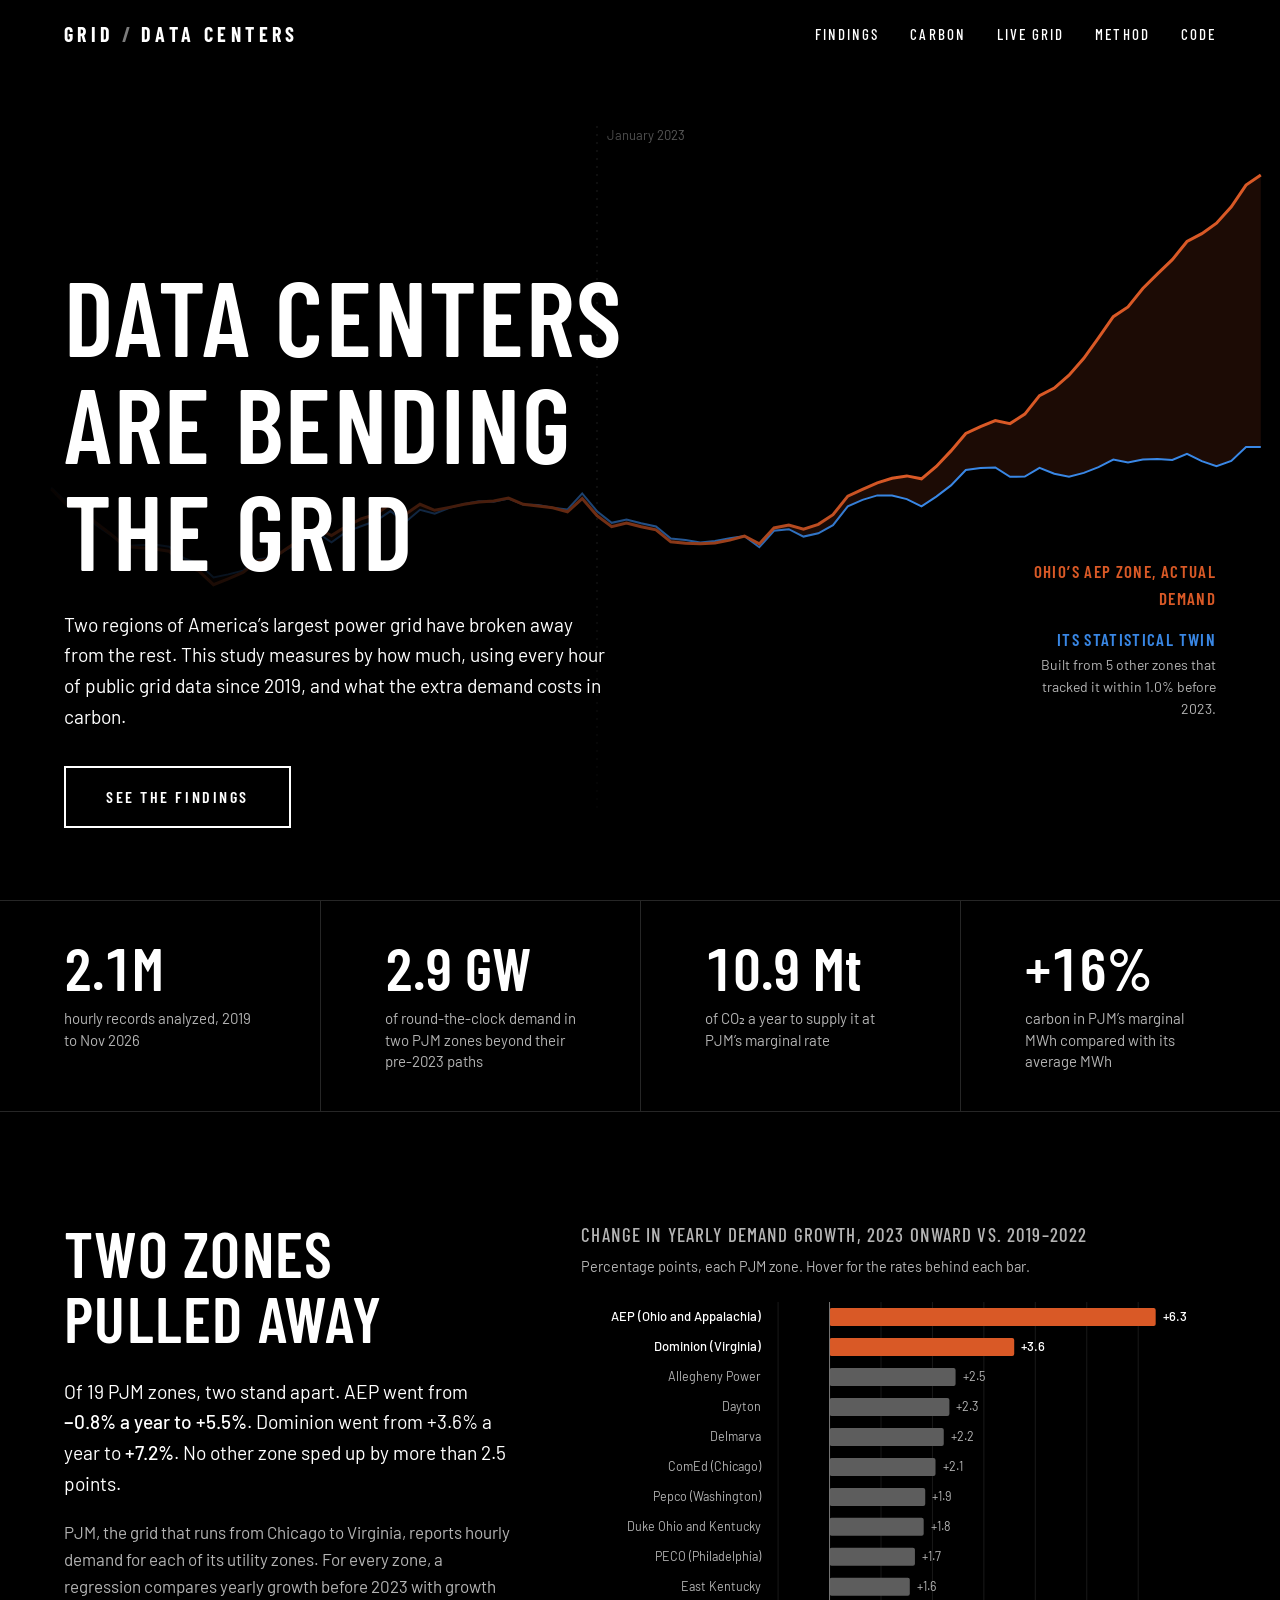
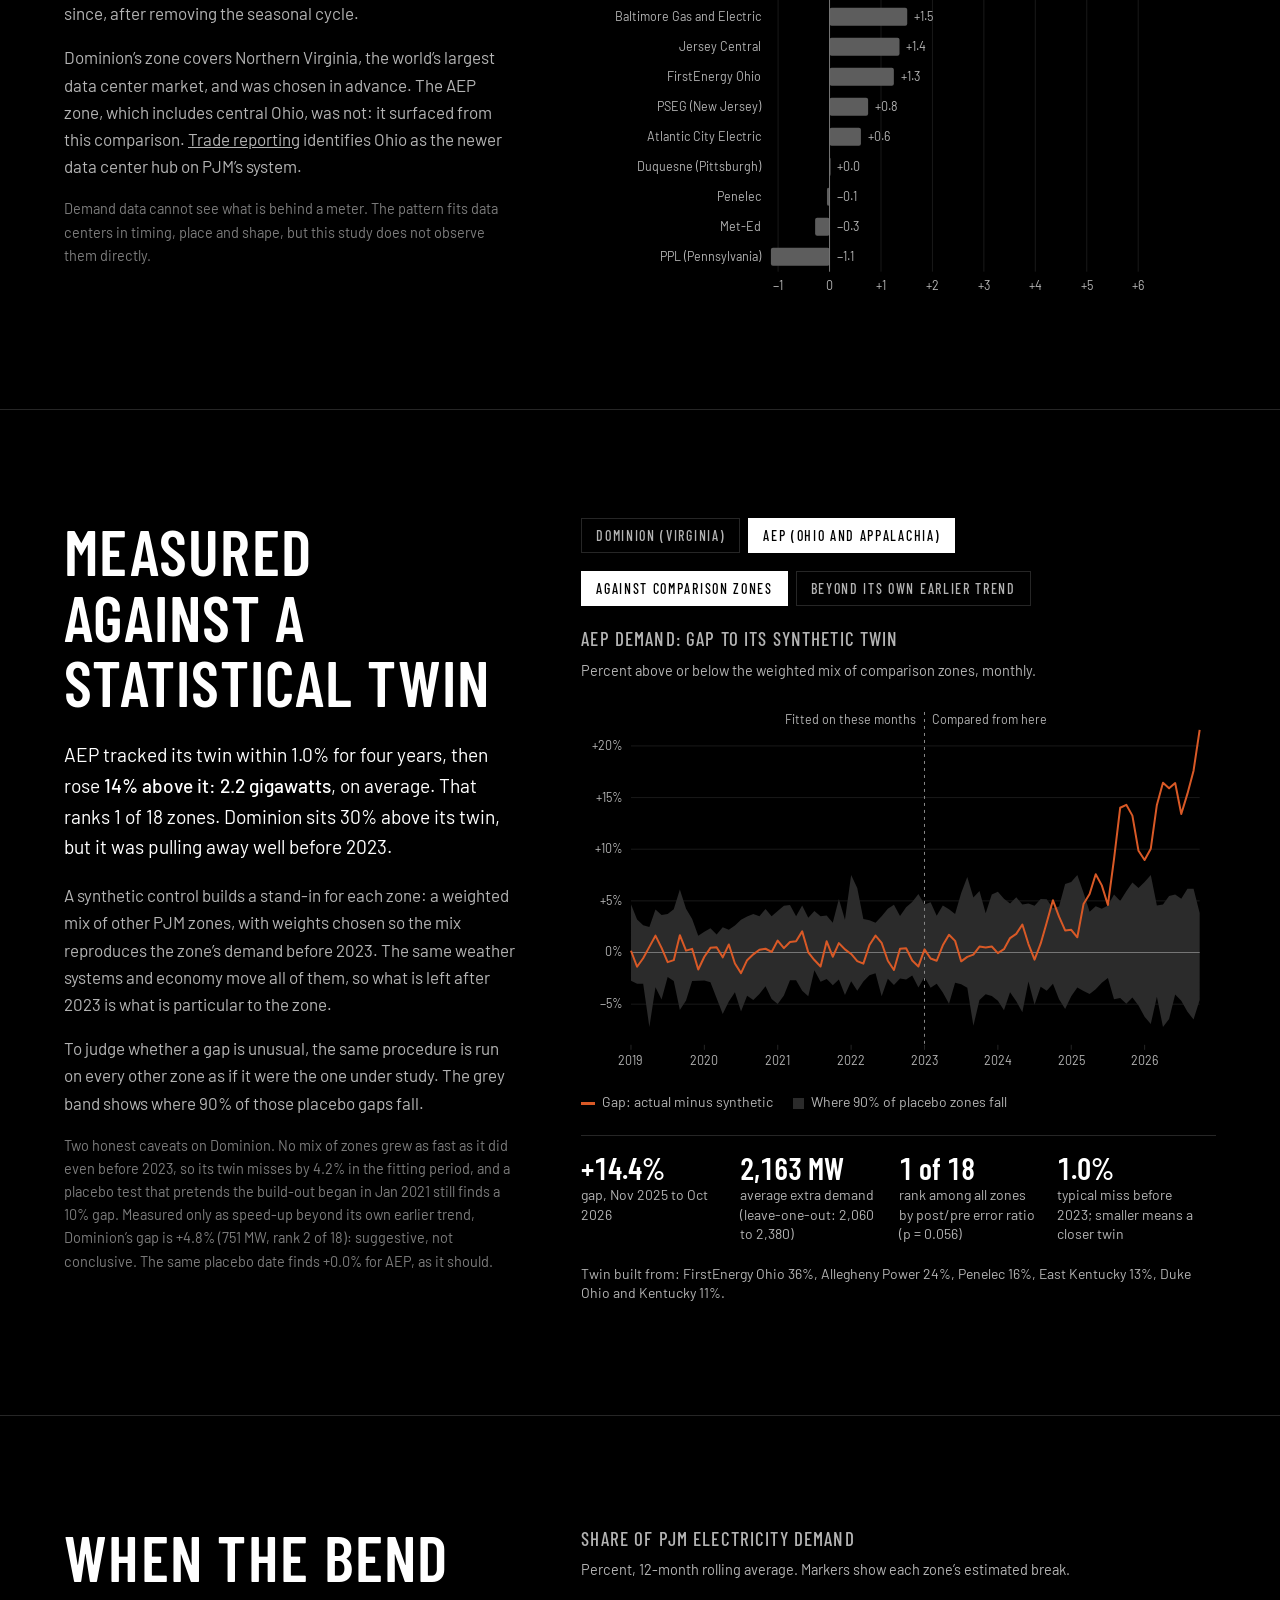
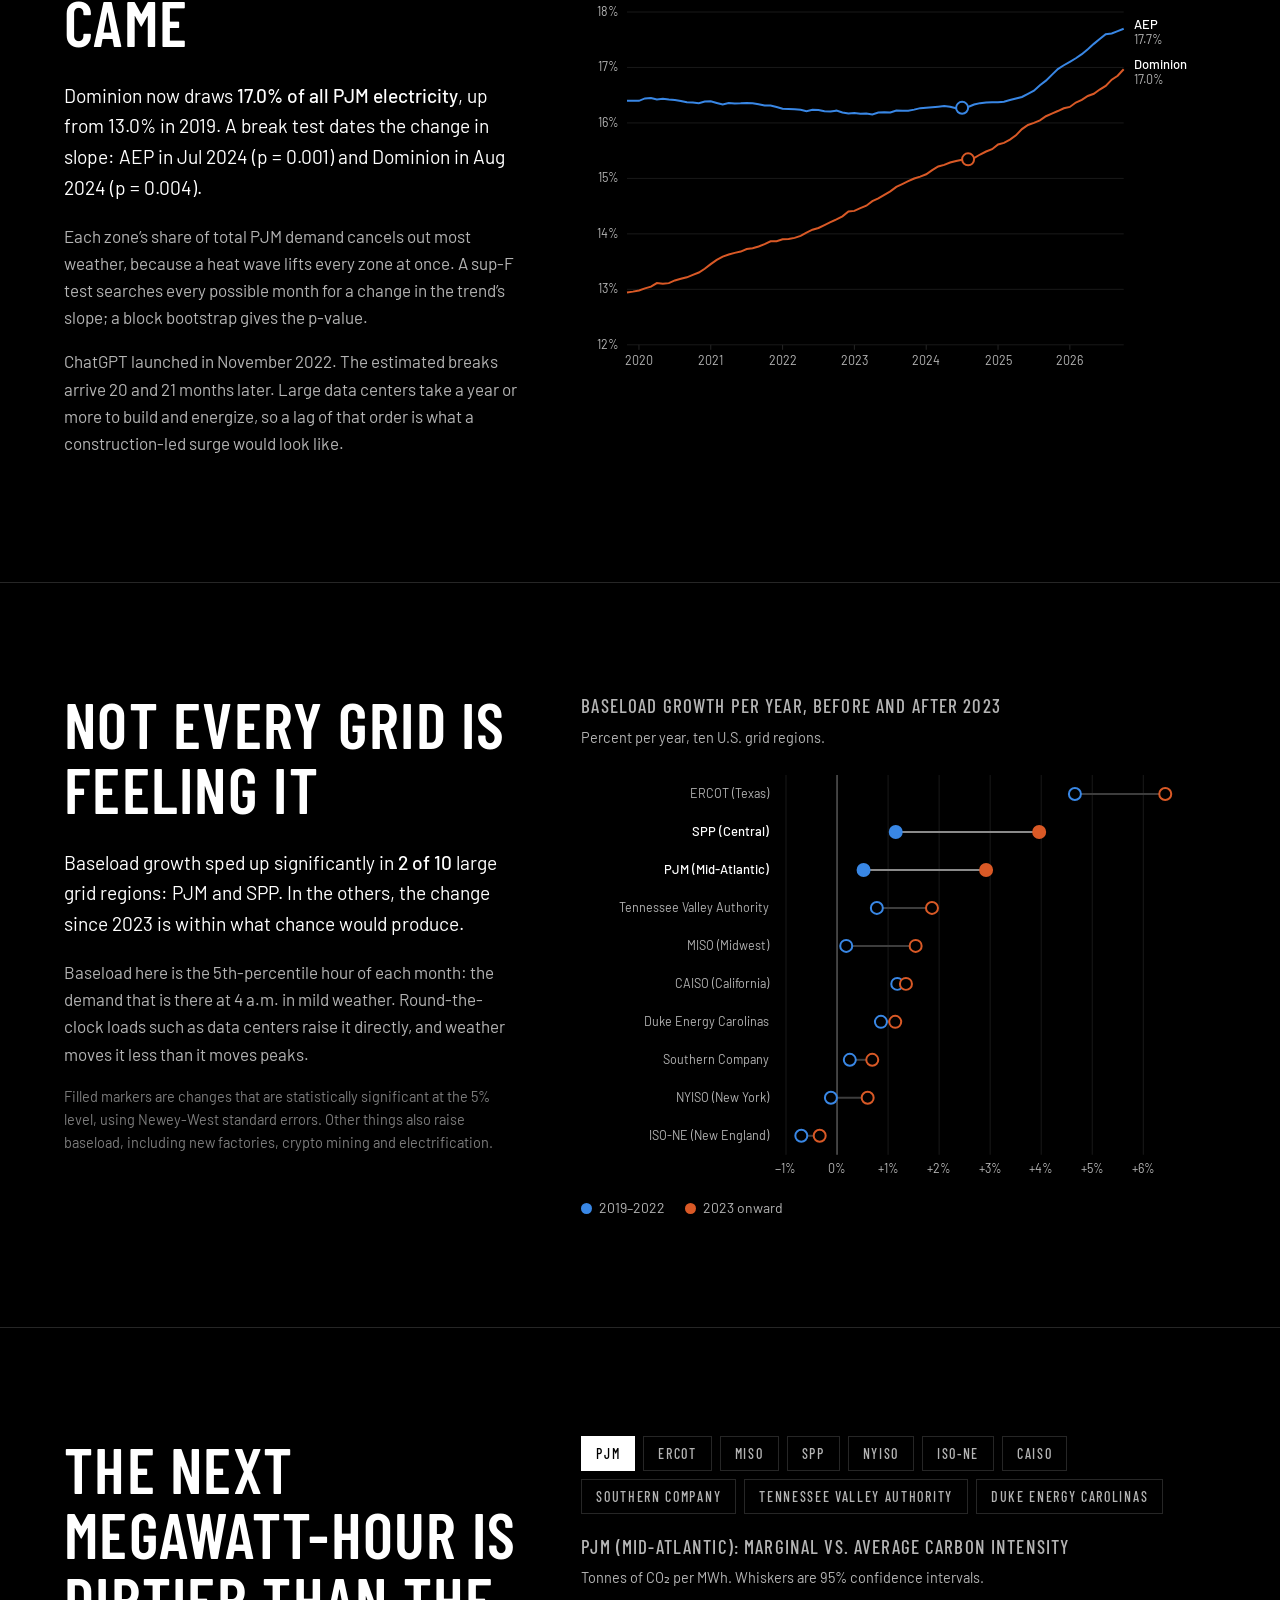
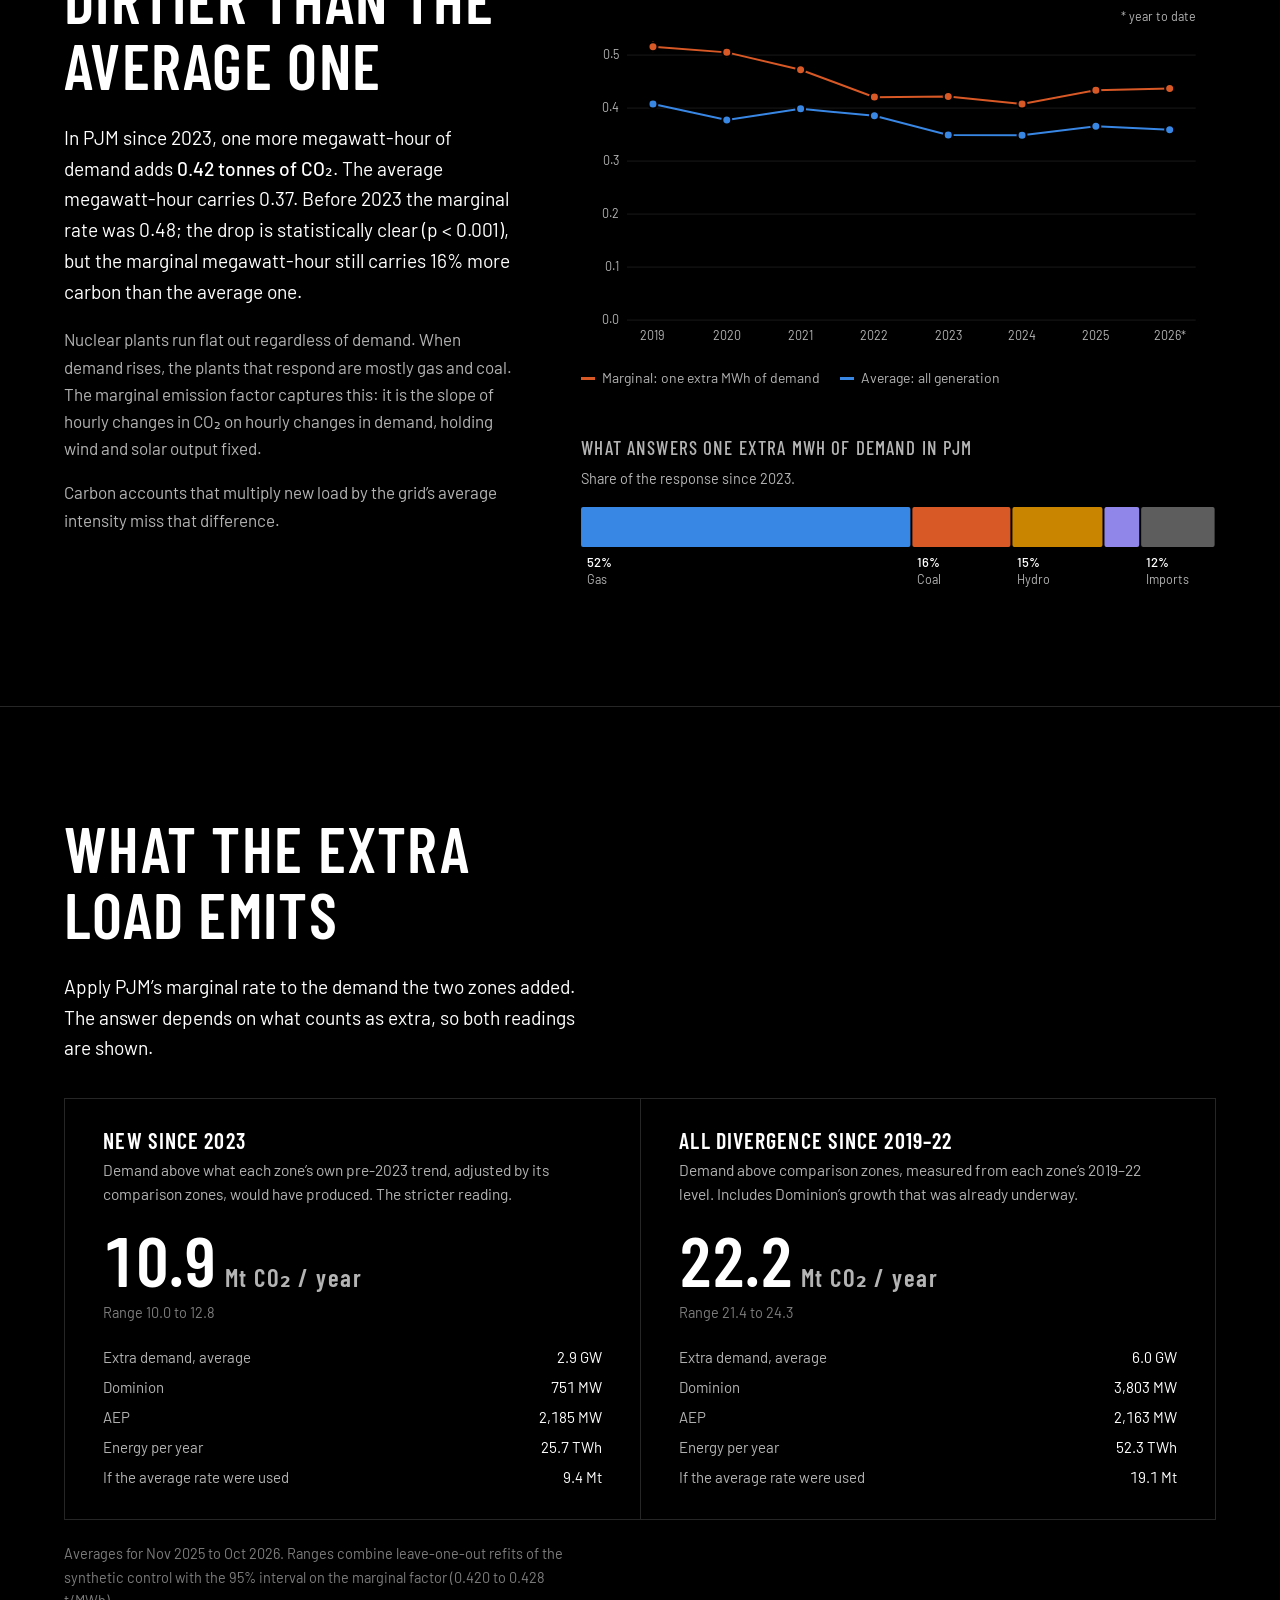
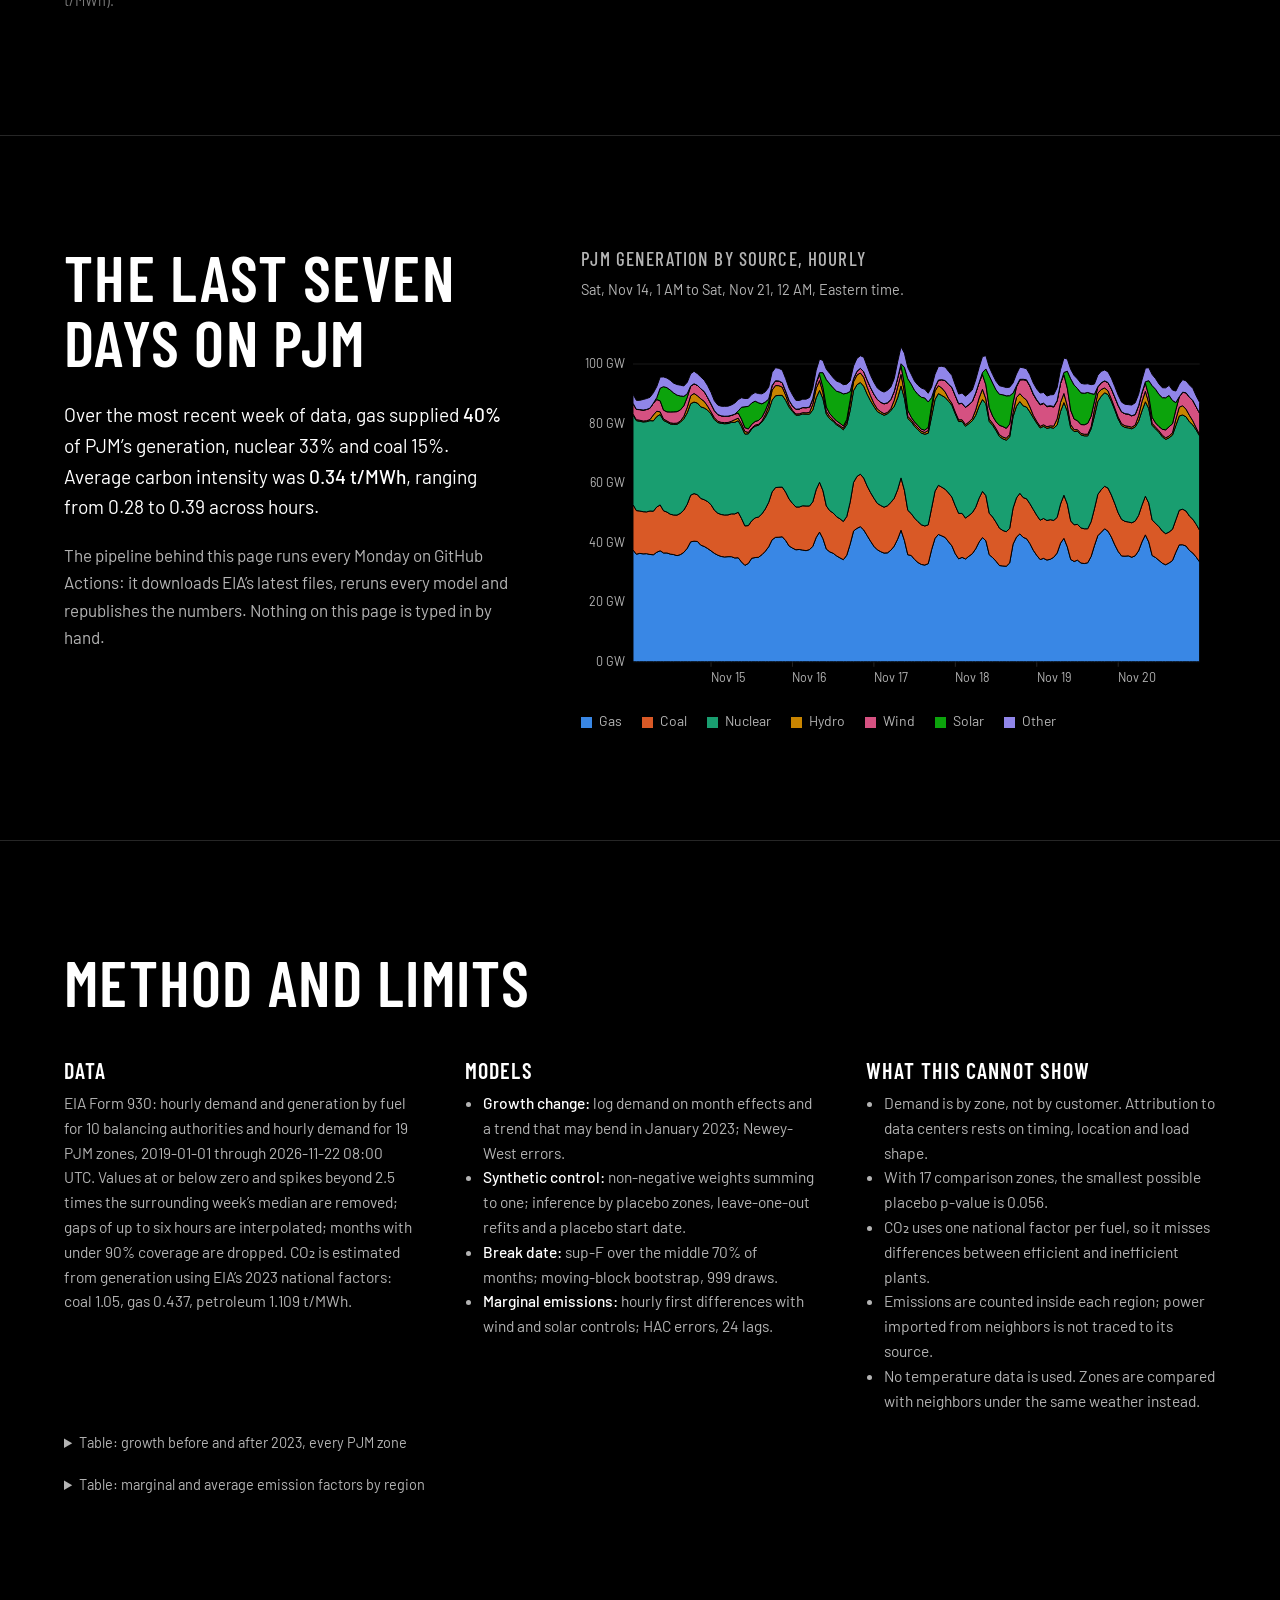
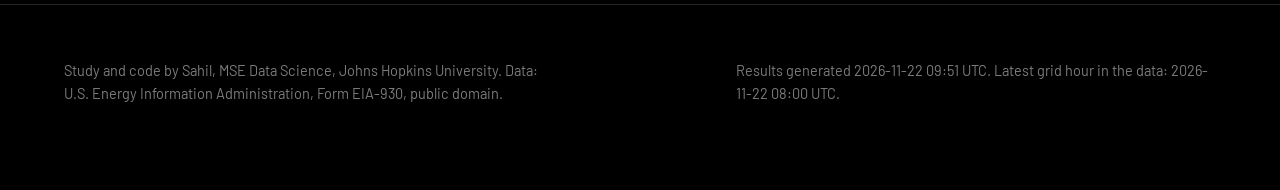
==== commit 9f32cb92: "Correct page title" ====
--- a/docs/index.html
+++ b/docs/index.html
@@ -3,7 +3,7 @@
 <head>
 <meta charset="utf-8">
 <meta name="viewport" content="width=device-width, initial-scale=1">
-<title>Grid / Data Centers: what 2 million hours of grid data show</title>
+<title>Grid / Data Centers: what 2 million hourly grid records show</title>
 <meta name="description" content="A statistical study of U.S. hourly grid data, 2019 to today: where data center load is showing up, and what it costs in carbon.">
 <link rel="icon" href="data:image/svg+xml,%3Csvg xmlns='http://www.w3.org/2000/svg' viewBox='0 0 32 32'%3E%3Crect width='32' height='32' fill='%23000'/%3E%3Cpath d='M4 22h8l6-4 10-10' fill='none' stroke='%23d95926' stroke-width='3'/%3E%3Cpath d='M4 22h8l6-1 10-2' fill='none' stroke='%233987e5' stroke-width='2'/%3E%3C/svg%3E">
 <link rel="preconnect" href="https://fonts.googleapis.com">
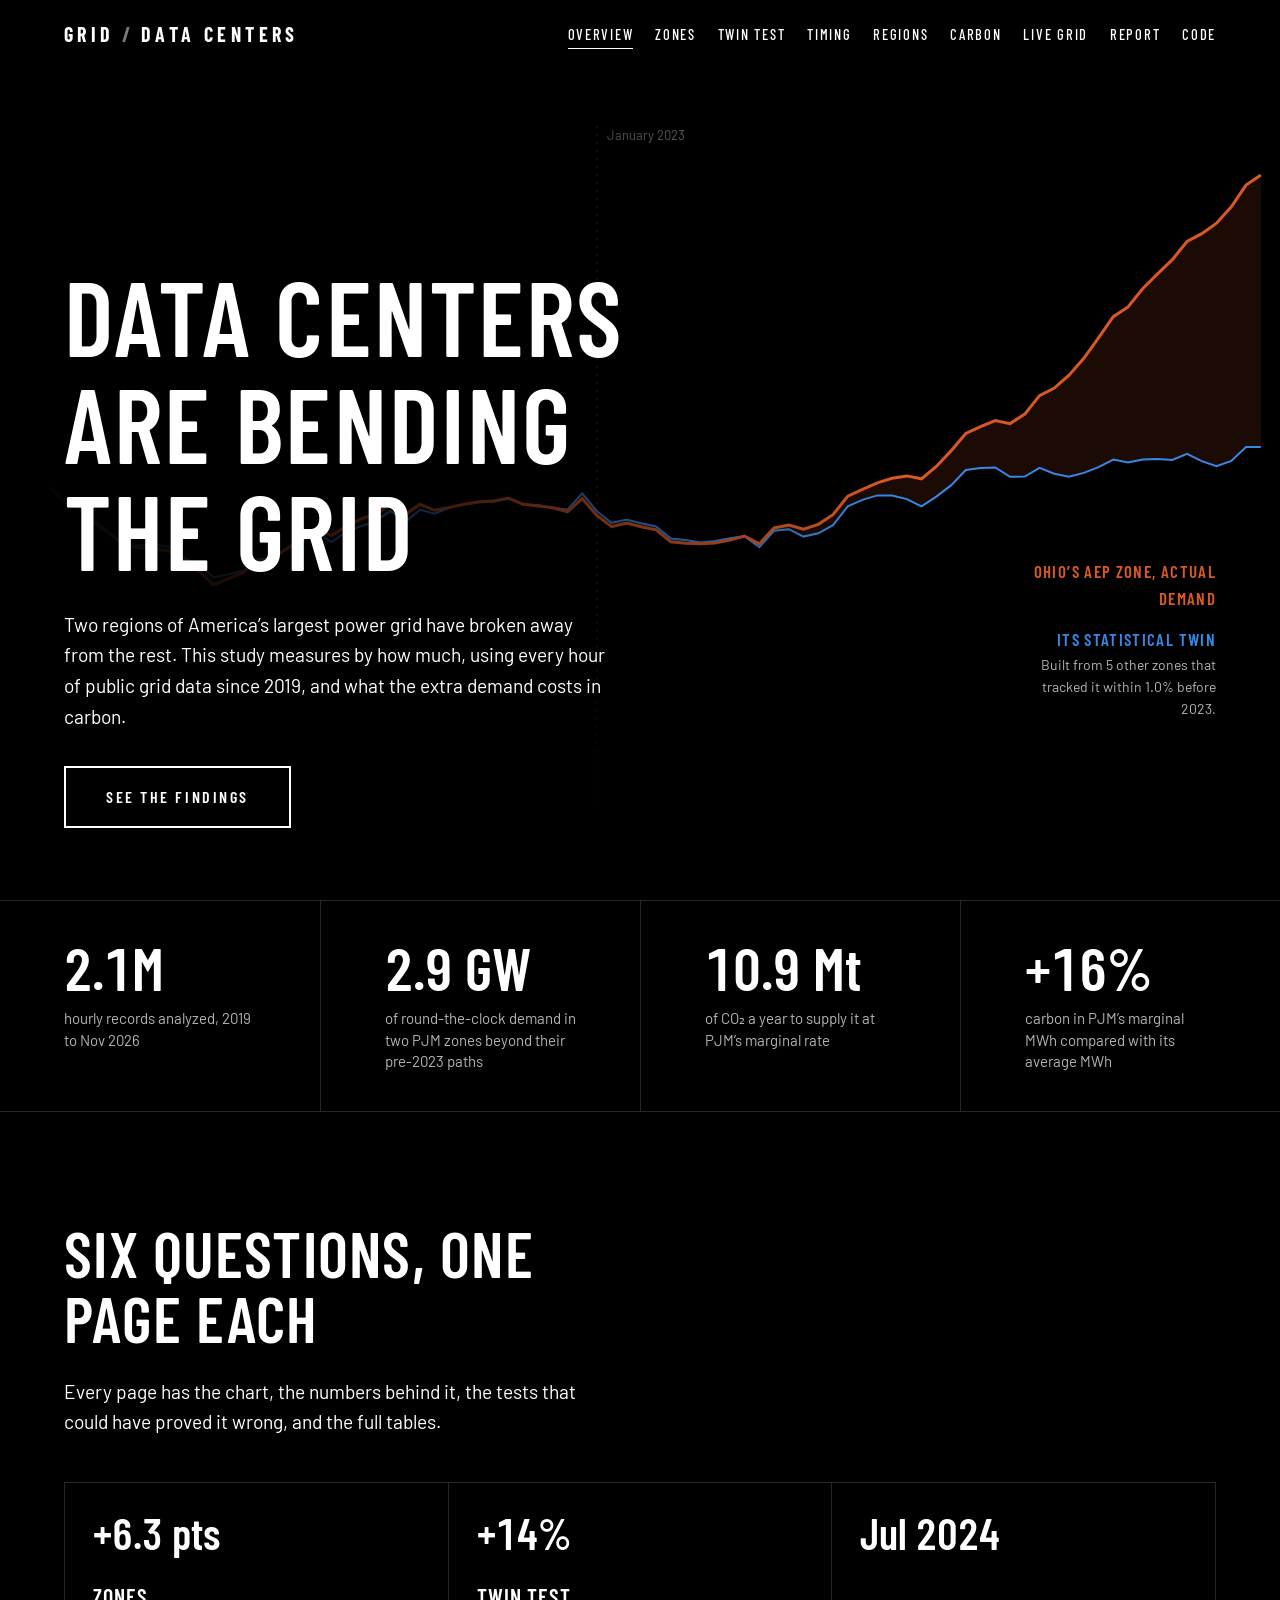
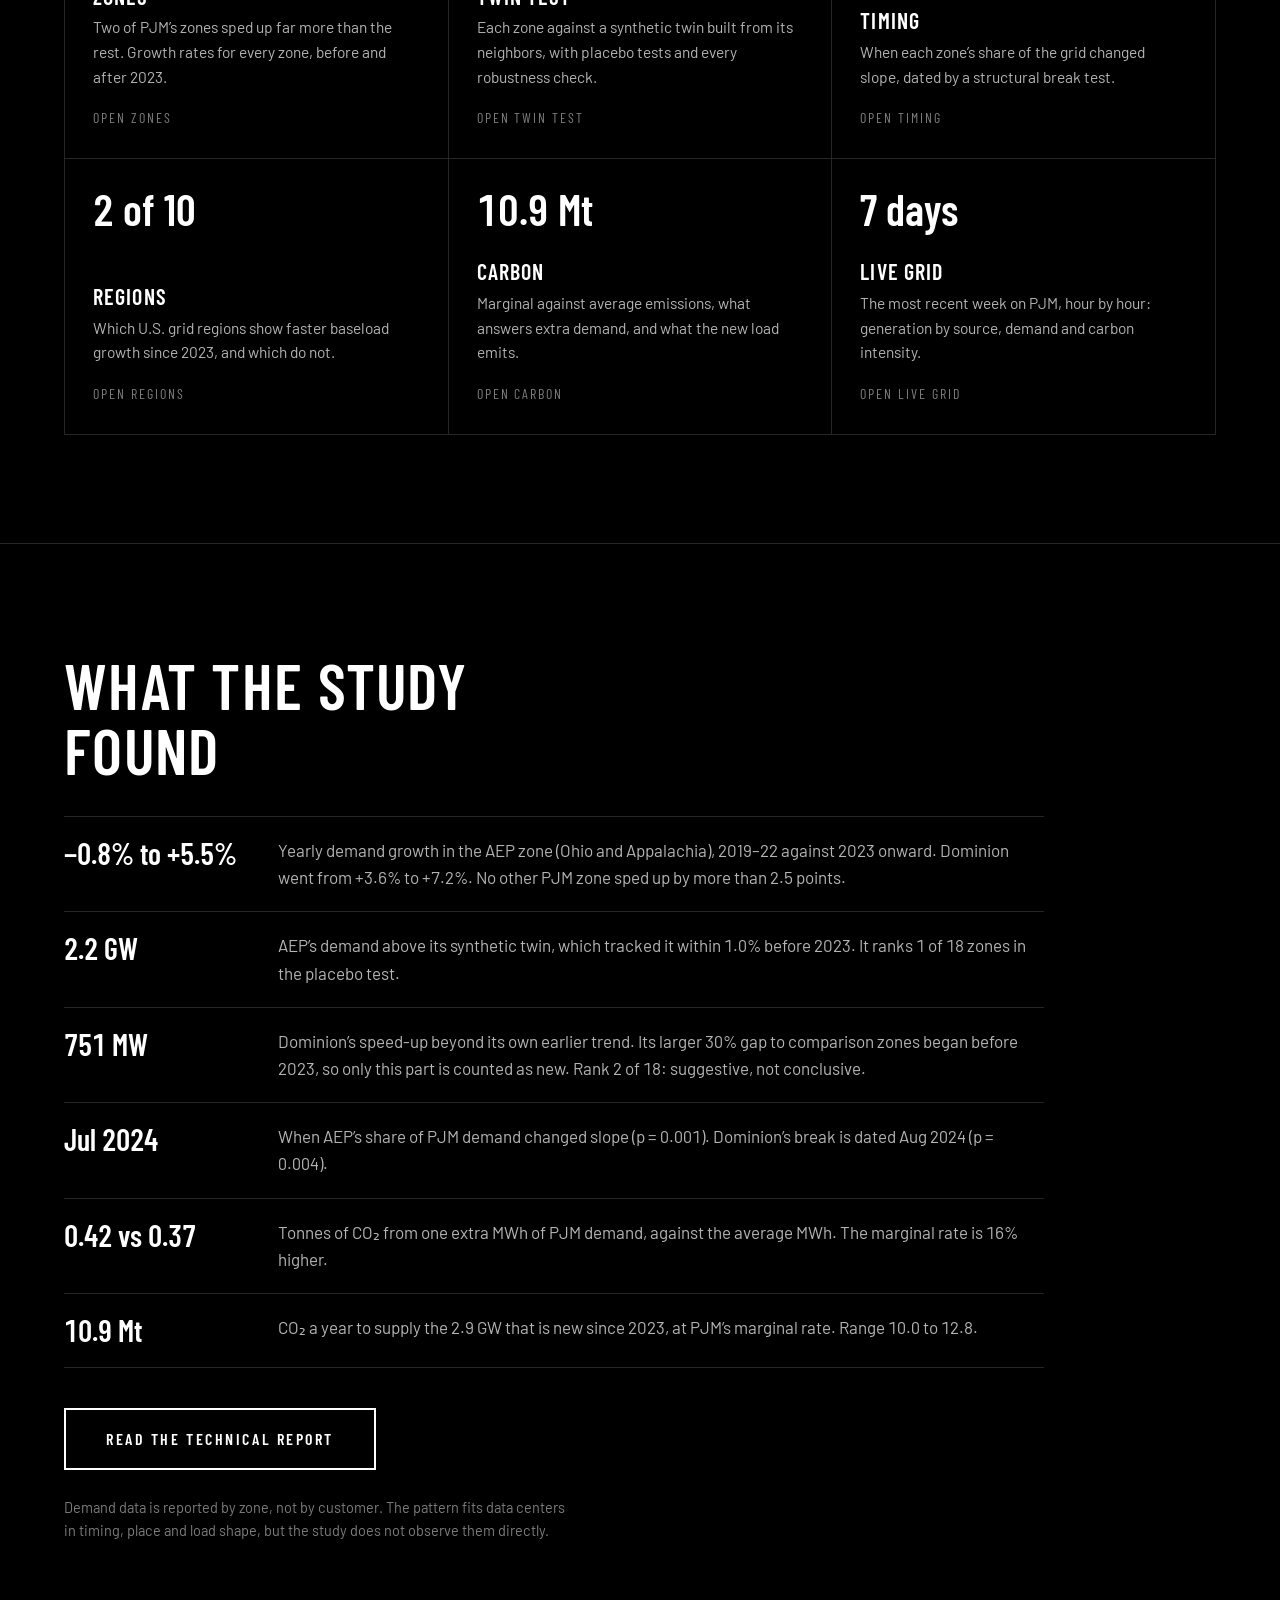
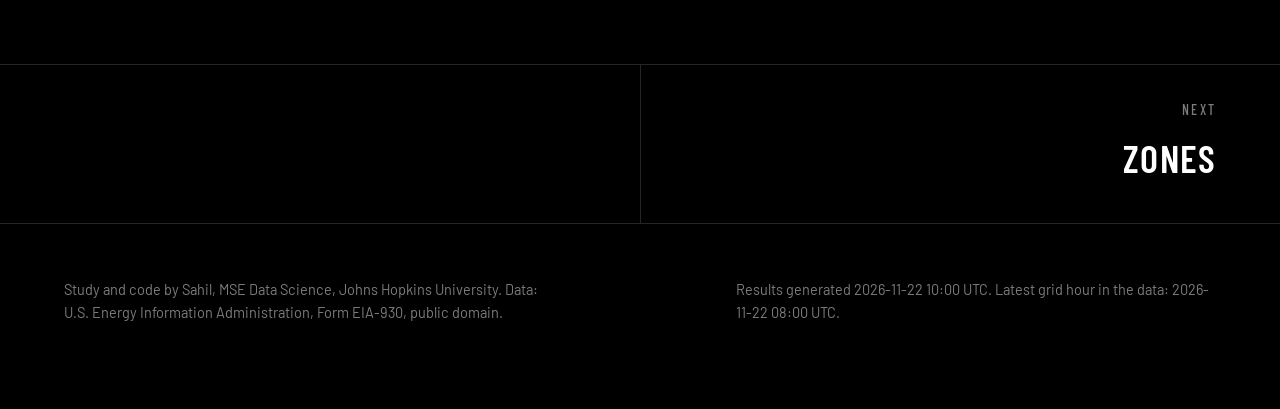
==== commit c9a009c8: "Rebuild site as eight pages with detailed results and a technical report" ====
--- a/docs/index.html
+++ b/docs/index.html
@@ -9,136 +9,10 @@
 <link rel="preconnect" href="https://fonts.googleapis.com">
 <link rel="preconnect" href="https://fonts.gstatic.com" crossorigin>
 <link href="https://fonts.googleapis.com/css2?family=Barlow:wght@300;400;500;600&family=Barlow+Condensed:wght@500;600;700&display=swap" rel="stylesheet">
-<style>
-:root{
-  --bg:#000; --ink:#fff; --ink-2:#b4b4b4; --ink-3:#7c7c7c; --line:#262626; --panel:#0c0c0c;
-  --hot:#d95926; --cool:#3987e5; --neutral:#5d5d5d;
-  --f-gas:#3987e5; --f-coal:#d95926; --f-nuclear:#199e70; --f-hydro:#c98500;
-  --f-wind:#d55181; --f-solar:#0ca30c; --f-other:#9085e9;
-  --display:"Barlow Condensed","Arial Narrow",Arial,sans-serif;
-  --body:"Barlow","Helvetica Neue",Arial,sans-serif;
-  --pad:clamp(20px,5vw,72px);
-}
-*{box-sizing:border-box}
-html{scroll-behavior:smooth;background:var(--bg)}
-body{margin:0;background:var(--bg);color:var(--ink);font-family:var(--body);font-weight:400;font-size:17px;line-height:1.6;-webkit-font-smoothing:antialiased}
-a{color:inherit}
-:focus-visible{outline:2px solid var(--ink);outline-offset:3px}
-h1,h2,h3{font-family:var(--display);font-weight:600;text-transform:uppercase;letter-spacing:.02em;line-height:1.02;margin:0}
-h1{font-size:clamp(44px,8.2vw,124px);max-width:13ch}
-h2{font-size:clamp(34px,5vw,68px);max-width:18ch}
-h3{font-size:22px;letter-spacing:.05em}
-p{margin:0 0 1em;max-width:62ch;color:var(--ink-2)}
-p strong,li strong{color:var(--ink);font-weight:500}
-.num{font-variant-numeric:tabular-nums}
-
-/* nav */
-.nav{position:fixed;inset:0 0 auto 0;z-index:20;display:flex;align-items:center;justify-content:space-between;padding:18px var(--pad);background:linear-gradient(#000c,#0000)}
-.mark{font-family:var(--display);font-weight:700;font-size:20px;letter-spacing:.22em;text-decoration:none;text-transform:uppercase}
-.mark span{color:var(--ink-3);margin:0 .35em}
-.nav ul{display:flex;gap:clamp(14px,2.4vw,34px);list-style:none;margin:0;padding:0}
-.nav li a{font-family:var(--display);font-weight:500;font-size:15px;letter-spacing:.14em;text-transform:uppercase;text-decoration:none;padding:6px 0;background:linear-gradient(var(--ink),var(--ink)) 0 100%/0 1px no-repeat;transition:background-size .3s}
-.nav li a:hover,.nav li a:focus-visible{background-size:100% 1px}
-@media (max-width:760px){.nav ul li:not(.keep){display:none}}
-@media (max-width:520px){.mark{font-size:16px;letter-spacing:.14em}}
-
-/* hero */
-.hero{position:relative;min-height:100svh;display:flex;flex-direction:column;justify-content:flex-end;padding:120px var(--pad) clamp(40px,8vh,88px);overflow:hidden}
-#heroArt{position:absolute;inset:0;width:100%;height:100%}
-.hero::after{content:"";position:absolute;inset:0;background:linear-gradient(90deg,#000 0,#000a 38%,#0000 70%),linear-gradient(0deg,#000 0,#0000 40%);pointer-events:none}
-.hero>div{position:relative;z-index:2}
-.hero .lede{font-size:clamp(17px,1.5vw,21px);max-width:50ch;margin:26px 0 34px;color:var(--ink)}
-.hero .legend{position:absolute;z-index:2;right:var(--pad);top:62%;text-align:right;font-size:14px;color:var(--ink-2);max-width:26ch}
-.hero .legend b{display:block;font-family:var(--display);font-weight:600;font-size:17px;letter-spacing:.08em;text-transform:uppercase}
-.hero .legend .a{color:var(--hot)} .hero .legend .b{color:var(--cool);margin-top:14px}
-@media (max-width:760px){.hero .legend{display:none}}
-.btn{display:inline-block;position:relative;font-family:var(--display);font-weight:600;font-size:16px;letter-spacing:.16em;text-transform:uppercase;text-decoration:none;color:var(--ink);border:2px solid var(--ink);padding:16px 40px;background:linear-gradient(var(--ink),var(--ink)) 0 100%/100% 0 no-repeat;transition:background-size .35s,color .35s;cursor:pointer}
-.btn:hover,.btn:focus-visible{background-size:100% 100%;color:#000}
-.btn.small{padding:10px 20px;font-size:14px;border-width:1px}
-
-/* headline figures */
-.figures{display:grid;grid-template-columns:repeat(4,1fr);border-top:1px solid var(--line);border-bottom:1px solid var(--line)}
-.figures div{padding:38px var(--pad);border-left:1px solid var(--line)}
-.figures div:first-child{border-left:0}
-.figures b{display:block;font-family:var(--display);font-weight:600;font-size:clamp(40px,4.6vw,68px);line-height:1}
-.figures span{display:block;margin-top:10px;color:var(--ink-2);font-size:15px;line-height:1.45;max-width:26ch}
-@media (max-width:900px){.figures{grid-template-columns:1fr 1fr}.figures div:nth-child(3){border-left:0}.figures div:nth-child(n+3){border-top:1px solid var(--line)}}
-@media (max-width:520px){.figures{grid-template-columns:1fr}.figures div{border-left:0;border-top:1px solid var(--line)}.figures div:first-child{border-top:0}}
-
-/* sections */
-section.block{padding:clamp(72px,12vh,150px) var(--pad);border-bottom:1px solid var(--line)}
-.split{display:grid;grid-template-columns:minmax(280px,5fr) 7fr;gap:clamp(28px,5vw,84px);align-items:start}
-.split>.text{position:sticky;top:96px}
-@media (max-width:980px){.split{grid-template-columns:1fr}.split>.text{position:static}}
-.block h2{margin-bottom:26px}
-.takeaway{font-size:clamp(18px,1.5vw,21px);color:var(--ink);max-width:48ch}
-.fine{font-size:14.5px;color:var(--ink-3);max-width:64ch}
-.chart{position:relative;width:100%}
-.chart svg{display:block;width:100%;height:auto;overflow:visible}
-.chart-title{font-family:var(--display);font-weight:500;font-size:19px;letter-spacing:.06em;text-transform:uppercase;margin:0 0 4px}
-.chart-sub{font-size:14.5px;color:var(--ink-2);margin:0 0 16px;max-width:none}
-.controls{display:flex;flex-wrap:wrap;gap:8px;margin:0 0 18px}
-.controls button{font-family:var(--display);font-weight:500;font-size:14px;letter-spacing:.12em;text-transform:uppercase;color:var(--ink-2);background:none;border:1px solid var(--line);padding:8px 14px;cursor:pointer;transition:color .2s,border-color .2s}
-.controls button:hover{color:var(--ink);border-color:var(--ink-3)}
-.controls button[aria-pressed="true"]{color:#000;background:var(--ink);border-color:var(--ink)}
-.legend-row{display:flex;flex-wrap:wrap;gap:6px 20px;font-size:14px;color:var(--ink-2);margin:12px 0 0}
-.legend-row i{display:inline-block;width:14px;height:3px;margin-right:7px;vertical-align:middle}
-.legend-row i.sq{height:11px;width:11px}
-.stats{display:grid;grid-template-columns:repeat(auto-fit,minmax(150px,1fr));gap:0;margin-top:22px;border-top:1px solid var(--line)}
-.stats div{padding:16px 16px 4px 0}
-.stats b{display:block;font-family:var(--display);font-weight:600;font-size:30px;line-height:1.1}
-.stats span{font-size:14px;color:var(--ink-2);line-height:1.4;display:block}
-.tip{position:fixed;z-index:50;pointer-events:none;background:#111;border:1px solid #3a3a3a;padding:10px 12px;font-size:13.5px;line-height:1.45;color:var(--ink);max-width:270px;opacity:0;transition:opacity .12s}
-.tip b{font-weight:600} .tip em{font-style:normal;color:var(--ink-2)}
-svg text{font-family:var(--body);fill:var(--ink-2);font-size:12.5px}
-svg .axis-line{stroke:var(--line)} svg .grid{stroke:#1a1a1a}
-svg .lab{fill:var(--ink);font-size:13px;font-weight:500}
-
-/* emissions */
-.calc{display:grid;grid-template-columns:1fr 1fr;gap:0;border:1px solid var(--line);margin-top:8px}
-.calc>div{padding:30px clamp(18px,3vw,40px)}
-.calc>div+div{border-left:1px solid var(--line)}
-.calc h3{margin-bottom:6px}
-.calc .big{font-family:var(--display);font-weight:600;font-size:clamp(46px,5.4vw,84px);line-height:1;margin:18px 0 4px}
-.calc .big small{font-size:.36em;letter-spacing:.06em;color:var(--ink-2);margin-left:.3em}
-.calc dl{display:grid;grid-template-columns:1fr auto;gap:6px 18px;margin:20px 0 0;font-size:15px;color:var(--ink-2)}
-.calc dd{margin:0;color:var(--ink);text-align:right}
-@media (max-width:820px){.calc{grid-template-columns:1fr}.calc>div+div{border-left:0;border-top:1px solid var(--line)}}
-
-/* method */
-.method{display:grid;grid-template-columns:repeat(auto-fit,minmax(270px,1fr));gap:36px clamp(28px,4vw,64px);margin-top:44px}
-.method h3{margin-bottom:10px}
-.method p,.method li{font-size:15.5px;color:var(--ink-2);max-width:none}
-.method ul{margin:0;padding-left:18px}
-table.plain{border-collapse:collapse;width:100%;font-size:14.5px;margin-top:14px}
-table.plain th,table.plain td{text-align:right;padding:8px 10px;border-bottom:1px solid var(--line)}
-table.plain th:first-child,table.plain td:first-child{text-align:left}
-table.plain th{font-weight:500;color:var(--ink-2)}
-details{margin-top:18px} summary{cursor:pointer;color:var(--ink-2);font-size:14.5px}
-footer{padding:54px var(--pad) 70px;display:flex;flex-wrap:wrap;gap:20px 60px;justify-content:space-between;color:var(--ink-3);font-size:14.5px}
-footer p{color:var(--ink-3);max-width:60ch}
-#error{display:none;padding:140px var(--pad);max-width:60ch}
-@media (prefers-reduced-motion:reduce){html{scroll-behavior:auto}*{transition:none!important;animation:none!important}}
-</style>
+<link rel="stylesheet" href="assets/site.css?v=2">
 </head>
 <body>
-<nav class="nav" aria-label="Sections">
-  <a class="mark" href="#top">Grid<span>/</span>Data Centers</a>
-  <ul>
-    <li><a href="#findings">Findings</a></li>
-    <li><a href="#carbon">Carbon</a></li>
-    <li><a href="#live">Live grid</a></li>
-    <li><a href="#method">Method</a></li>
-    <li class="keep"><a href="https://github.com/sahiljangra12/grid-data-centers">Code</a></li>
-  </ul>
-</nav>
-
-<div id="error">
-  <h2>The results file did not load</h2>
-  <p style="margin-top:20px">This page reads <code>data/results.json</code>, which the analysis pipeline writes. Reload the page, or run <code>python src/analysis.py</code> if you are viewing a local copy.</p>
-</div>
-
-<main id="app">
+<main>
 <header class="hero" id="top">
   <svg id="heroArt" aria-hidden="true" preserveAspectRatio="none"></svg>
   <div class="legend">
@@ -154,423 +28,30 @@
 </header>
 
 <div class="figures" id="figures"></div>
-
 <section class="block" id="findings">
-  <div class="split">
-    <div class="text">
-      <h2>Two zones pulled away</h2>
-      <p class="takeaway" id="t-zones"></p>
-      <p>PJM, the grid that runs from Chicago to Virginia, reports hourly demand for each of its utility zones. For every zone, a regression compares yearly growth before 2023 with growth since, after removing the seasonal cycle.</p>
-      <p>Dominion&rsquo;s zone covers Northern Virginia, the world&rsquo;s largest data center market, and was chosen in advance. The AEP zone, which includes central Ohio, was not: it surfaced from this comparison. <a href="https://www.renewableenergyworld.com/td/data-centers-are-flocking-to-ohio-here-comes-the-transmission-to-support-them/">Trade reporting</a> identifies Ohio as the newer data center hub on PJM&rsquo;s system.</p>
-      <p class="fine">Demand data cannot see what is behind a meter. The pattern fits data centers in timing, place and shape, but this study does not observe them directly.</p>
-    </div>
-    <div>
-      <p class="chart-title">Change in yearly demand growth, 2023 onward vs. 2019&ndash;2022</p>
-      <p class="chart-sub">Percentage points, each PJM zone. Hover for the rates behind each bar.</p>
-      <div class="chart" id="c-zones"></div>
-    </div>
-  </div>
+  <h2>Six questions, one page each</h2>
+  <p class="takeaway">Every page has the chart, the numbers behind it, the tests that could have proved it wrong, and the full tables.</p>
+  <div class="cards"><a href="zones.html"><div><b><span class="num" data-v="zt.AEP.mean.change_pct_points|s1"></span> pts</b></div><div><h3>Zones</h3><p>Two of PJM&rsquo;s zones sped up far more than the rest. Growth rates for every zone, before and after 2023.</p><div class="go">Open zones</div></div></a><a href="twin.html"><div><b><span class="num" data-v="synthetic_control.AEP.levels.recent_gap_pct|s0"></span>%</b></div><div><h3>Twin test</h3><p>Each zone against a synthetic twin built from its neighbors, with placebo tests and every robustness check.</p><div class="go">Open twin test</div></div></a><a href="timing.html"><div><b><span class="num" data-v="zone_share.AEP.break_test.break_month|mon"></span></b></div><div><h3>Timing</h3><p>When each zone&rsquo;s share of the grid changed slope, dated by a structural break test.</p><div class="go">Open timing</div></div></a><a href="regions.html"><div><b><span class="num" data-v="d.n_sig|0"></span> of 10</b></div><div><h3>Regions</h3><p>Which U.S. grid regions show faster baseload growth since 2023, and which do not.</p><div class="go">Open regions</div></div></a><a href="carbon.html"><div><b><span class="num" data-v="headline.since_2023.mt_co2_per_year|1"></span> Mt</b></div><div><h3>Carbon</h3><p>Marginal against average emissions, what answers extra demand, and what the new load emits.</p><div class="go">Open carbon</div></div></a><a href="live.html"><div><b>7 days</b></div><div><h3>Live grid</h3><p>The most recent week on PJM, hour by hour: generation by source, demand and carbon intensity.</p><div class="go">Open live grid</div></div></a></div>
 </section>
-
 <section class="block">
-  <div class="split">
-    <div class="text">
-      <h2>Measured against a statistical twin</h2>
-      <p class="takeaway" id="t-scm"></p>
-      <p>A synthetic control builds a stand-in for each zone: a weighted mix of other PJM zones, with weights chosen so the mix reproduces the zone&rsquo;s demand before 2023. The same weather systems and economy move all of them, so what is left after 2023 is what is particular to the zone.</p>
-      <p>To judge whether a gap is unusual, the same procedure is run on every other zone as if it were the one under study. The grey band shows where 90% of those placebo gaps fall.</p>
-      <p class="fine" id="t-scm-fine"></p>
-    </div>
-    <div>
-      <div class="controls" id="scm-zone" role="group" aria-label="Zone"></div>
-      <div class="controls" id="scm-kind" role="group" aria-label="Comparison"></div>
-      <p class="chart-title" id="scm-title"></p>
-      <p class="chart-sub" id="scm-sub"></p>
-      <div class="chart" id="c-scm"></div>
-      <div class="legend-row"><span><i style="background:var(--hot)"></i>Gap: actual minus synthetic</span><span><i class="sq" style="background:#2b2b2b"></i>Where 90% of placebo zones fall</span></div>
-      <div class="stats" id="scm-stats"></div>
-    </div>
-  </div>
-</section>
-
-<section class="block">
-  <div class="split">
-    <div class="text">
-      <h2>When the bend came</h2>
-      <p class="takeaway" id="t-share"></p>
-      <p>Each zone&rsquo;s share of total PJM demand cancels out most weather, because a heat wave lifts every zone at once. A sup-F test searches every possible month for a change in the trend&rsquo;s slope; a block bootstrap gives the p-value.</p>
-      <p id="t-break"></p>
-    </div>
-    <div>
-      <p class="chart-title">Share of PJM electricity demand</p>
-      <p class="chart-sub">Percent, 12-month rolling average. Markers show each zone&rsquo;s estimated break.</p>
-      <div class="chart" id="c-share"></div>
-    </div>
-  </div>
-</section>
-
-<section class="block">
-  <div class="split">
-    <div class="text">
-      <h2>Not every grid is feeling it</h2>
-      <p class="takeaway" id="t-regions"></p>
-      <p>Baseload here is the 5th-percentile hour of each month: the demand that is there at 4 a.m. in mild weather. Round-the-clock loads such as data centers raise it directly, and weather moves it less than it moves peaks.</p>
-      <p class="fine">Filled markers are changes that are statistically significant at the 5% level, using Newey-West standard errors. Other things also raise baseload, including new factories, crypto mining and electrification.</p>
-    </div>
-    <div>
-      <p class="chart-title">Baseload growth per year, before and after 2023</p>
-      <p class="chart-sub">Percent per year, ten U.S. grid regions.</p>
-      <div class="chart" id="c-regions"></div>
-      <div class="legend-row"><span><i class="sq" style="background:var(--cool);border-radius:50%"></i>2019&ndash;2022</span><span><i class="sq" style="background:var(--hot);border-radius:50%"></i>2023 onward</span></div>
-    </div>
-  </div>
-</section>
-
-<section class="block" id="carbon">
-  <div class="split">
-    <div class="text">
-      <h2>The next megawatt-hour is dirtier than the average one</h2>
-      <p class="takeaway" id="t-mef"></p>
-      <p>Nuclear plants run flat out regardless of demand. When demand rises, the plants that respond are mostly gas and coal. The marginal emission factor captures this: it is the slope of hourly changes in CO&#8322; on hourly changes in demand, holding wind and solar output fixed.</p>
-      <p>Carbon accounts that multiply new load by the grid&rsquo;s average intensity miss that difference.</p>
-    </div>
-    <div>
-      <div class="controls" id="mef-region" role="group" aria-label="Grid region"></div>
-      <p class="chart-title" id="mef-title"></p>
-      <p class="chart-sub">Tonnes of CO&#8322; per MWh. Whiskers are 95% confidence intervals.</p>
-      <div class="chart" id="c-mef"></div>
-      <div class="legend-row"><span><i style="background:var(--hot)"></i>Marginal: one extra MWh of demand</span><span><i style="background:var(--cool)"></i>Average: all generation</span></div>
-      <p class="chart-title" style="margin-top:44px">What answers one extra MWh of demand in PJM</p>
-      <p class="chart-sub">Share of the response since 2023.</p>
-      <div class="chart" id="c-mix"></div>
-    </div>
-  </div>
-</section>
-
-<section class="block">
-  <h2>What the extra load emits</h2>
-  <p class="takeaway" style="margin-bottom:34px" id="t-calc"></p>
-  <div class="calc" id="calc"></div>
-  <p class="fine" style="margin-top:22px" id="t-calc-fine"></p>
-</section>
-
-<section class="block" id="live">
-  <div class="split">
-    <div class="text">
-      <h2>The last seven days on PJM</h2>
-      <p class="takeaway" id="t-live"></p>
-      <p>The pipeline behind this page runs every Monday on GitHub Actions: it downloads EIA&rsquo;s latest files, reruns every model and republishes the numbers. Nothing on this page is typed in by hand.</p>
-    </div>
-    <div>
-      <p class="chart-title">PJM generation by source, hourly</p>
-      <p class="chart-sub" id="live-sub"></p>
-      <div class="chart" id="c-live"></div>
-      <div class="legend-row" id="live-legend"></div>
-    </div>
-  </div>
-</section>
-
-<section class="block" id="method">
-  <h2>Method and limits</h2>
-  <div class="method">
-    <div>
-      <h3>Data</h3>
-      <p id="m-data"></p>
-    </div>
-    <div>
-      <h3>Models</h3>
-      <ul>
-        <li><strong>Growth change:</strong> log demand on month effects and a trend that may bend in January 2023; Newey-West errors.</li>
-        <li><strong>Synthetic control:</strong> non-negative weights summing to one; inference by placebo zones, leave-one-out refits and a placebo start date.</li>
-        <li><strong>Break date:</strong> sup-F over the middle 70% of months; moving-block bootstrap, 999 draws.</li>
-        <li><strong>Marginal emissions:</strong> hourly first differences with wind and solar controls; HAC errors, 24 lags.</li>
-      </ul>
-    </div>
-    <div>
-      <h3>What this cannot show</h3>
-      <ul>
-        <li>Demand is by zone, not by customer. Attribution to data centers rests on timing, location and load shape.</li>
-        <li id="m-donors"></li>
-        <li>CO&#8322; uses one national factor per fuel, so it misses differences between efficient and inefficient plants.</li>
-        <li>Emissions are counted inside each region; power imported from neighbors is not traced to its source.</li>
-        <li>No temperature data is used. Zones are compared with neighbors under the same weather instead.</li>
-      </ul>
-    </div>
-  </div>
-  <details>
-    <summary>Table: growth before and after 2023, every PJM zone</summary>
-    <div style="overflow-x:auto"><table class="plain" id="tbl-zones"></table></div>
-  </details>
-  <details>
-    <summary>Table: marginal and average emission factors by region</summary>
-    <div style="overflow-x:auto"><table class="plain" id="tbl-mef"></table></div>
-  </details>
+  <h2>What the study found</h2>
+  <ul class="keylist">
+    <li><b><span class="num" data-v="zt.AEP.mean.growth_before_pct|s1"></span>% to <span class="num" data-v="zt.AEP.mean.growth_after_pct|s1"></span>%</b><span>Yearly demand growth in the AEP zone (Ohio and Appalachia), 2019&ndash;22 against 2023 onward. Dominion went from <span class="num" data-v="zt.DOM.mean.growth_before_pct|s1"></span>% to <span class="num" data-v="zt.DOM.mean.growth_after_pct|s1"></span>%. No other PJM zone sped up by more than <span class="num" data-v="d.rest_max|1"></span> points.</span></li>
+    <li><b><span class="num" data-v="synthetic_control.AEP.levels.recent_gap_mw|gw1"></span> GW</b><span>AEP&rsquo;s demand above its synthetic twin, which tracked it within <span class="num" data-v="synthetic_control.AEP.levels.rmspe_pre_pct|1"></span>% before 2023. It ranks <span class="num" data-v="synthetic_control.AEP.levels.rank|raw"></span> zones in the placebo test.</span></li>
+    <li><b><span class="num" data-v="synthetic_control.DOM.acceleration.recent_gap_mw|0"></span> MW</b><span>Dominion&rsquo;s speed-up beyond its own earlier trend. Its larger <span class="num" data-v="synthetic_control.DOM.levels.recent_gap_pct|0"></span>% gap to comparison zones began before 2023, so only this part is counted as new. Rank <span class="num" data-v="synthetic_control.DOM.acceleration.rank|raw"></span>: suggestive, not conclusive.</span></li>
+    <li><b><span class="num" data-v="zone_share.AEP.break_test.break_month|mon"></span></b><span>When AEP&rsquo;s share of PJM demand changed slope (<span class="num" data-v="zone_share.AEP.break_test.p_value|p"></span>). Dominion&rsquo;s break is dated <span class="num" data-v="zone_share.DOM.break_test.break_month|mon"></span> (<span class="num" data-v="zone_share.DOM.break_test.p_value|p"></span>).</span></li>
+    <li><b><span class="num" data-v="headline.pjm_marginal_factor|2"></span> vs <span class="num" data-v="headline.pjm_average_factor|2"></span></b><span>Tonnes of CO&#8322; from one extra MWh of PJM demand, against the average MWh. The marginal rate is <span class="num" data-v="headline.marginal_vs_average_pct|0"></span>% higher.</span></li>
+    <li><b><span class="num" data-v="headline.since_2023.mt_co2_per_year|1"></span> Mt</b><span>CO&#8322; a year to supply the <span class="num" data-v="headline.since_2023.extra_load_mw|gw1"></span> GW that is new since 2023, at PJM&rsquo;s marginal rate. Range <span class="num" data-v="headline.since_2023.mt_co2_range.0|1"></span> to <span class="num" data-v="headline.since_2023.mt_co2_range.1|1"></span>.</span></li>
+  </ul>
+  <p style="margin-top:40px"><a class="btn" href="report.html">Read the technical report</a></p>
+  <p class="fine" style="margin-top:26px">Demand data is reported by zone, not by customer. The pattern fits data centers in timing, place and load shape, but the study does not observe them directly.</p>
 </section>
 </main>
-
+<div class="prevnext"></div>
 <footer>
   <p>Study and code by Sahil, MSE Data Science, Johns Hopkins University. Data: U.S. Energy Information Administration, Form EIA-930, public domain.</p>
   <p id="f-updated"></p>
 </footer>
-<div class="tip" id="tip" role="status"></div>
-
-<script>
-"use strict";
-const ZONE_NAMES={AE:"Atlantic City Electric",AEP:"AEP (Ohio and Appalachia)",AP:"Allegheny Power",ATSI:"FirstEnergy Ohio",BC:"Baltimore Gas and Electric",CE:"ComEd (Chicago)",DAY:"Dayton",DEOK:"Duke Ohio and Kentucky",DOM:"Dominion (Virginia)",DPL:"Delmarva",DUQ:"Duquesne (Pittsburgh)",EKPC:"East Kentucky",JC:"Jersey Central",ME:"Met-Ed",PE:"PECO (Philadelphia)",PEP:"Pepco (Washington)",PL:"PPL (Pennsylvania)",PN:"Penelec",PS:"PSEG (New Jersey)",RECO:"Rockland"};
-const SHORT={DOM:"Dominion",AEP:"AEP"};
-const FUELS=[["gas","Gas","--f-gas"],["coal","Coal","--f-coal"],["nuclear","Nuclear","--f-nuclear"],["hydro","Hydro","--f-hydro"],["wind","Wind","--f-wind"],["solar","Solar","--f-solar"],["other","Other","--f-other"]];
-const NS="http://www.w3.org/2000/svg";
-const $=id=>document.getElementById(id);
-const css=v=>getComputedStyle(document.documentElement).getPropertyValue(v).trim();
-const fmt=(x,d=0)=>x==null||!isFinite(x)?"n/a":Number(x).toLocaleString("en-US",{minimumFractionDigits:d,maximumFractionDigits:d});
-const sign=(x,d=1)=>x==null?"n/a":(x>0?"+":x<0?"−":"")+fmt(Math.abs(x),d);
-const listJoin=a=>a.length<3?a.join(" and "):a.slice(0,-1).join(", ")+" and "+a[a.length-1];
-const monthsBetween=(a,b)=>{const [ya,ma]=a.split("-").map(Number),[yb,mb]=b.split("-").map(Number);return (yb-ya)*12+(mb-ma);};
-const pval=p=>p==null?"n/a":p<0.001?"p < 0.001":"p = "+(p<0.01?p.toFixed(3):p.toFixed(2));
-const monthName=m=>{const [y,mo]=m.split("-");return ["Jan","Feb","Mar","Apr","May","Jun","Jul","Aug","Sep","Oct","Nov","Dec"][+mo-1]+" "+y;};
-function S(tag,attrs,parent){const e=document.createElementNS(NS,tag);for(const k in attrs)e.setAttribute(k,attrs[k]);if(parent)parent.appendChild(e);return e;}
-function T(parent,x,y,str,attrs){const t=S("text",Object.assign({x,y},attrs||{}),parent);t.textContent=str;return t;}
-const lin=(d0,d1,r0,r1)=>v=>r0+(v-d0)/(d1-d0||1)*(r1-r0);
-function ticks(lo,hi,n){const span=hi-lo||1,step0=Math.pow(10,Math.floor(Math.log10(span/n)));const err=span/n/step0;const step=step0*(err>=7.5?10:err>=3.5?5:err>=1.5?2:1);const out=[];for(let v=Math.ceil(lo/step)*step;v<=hi+step*1e-9;v+=step)out.push(+v.toFixed(10));return out;}
-function path(pts){let d="",pen=false;for(const p of pts){if(p==null||p[1]==null||!isFinite(p[1])){pen=false;continue;}d+=(pen?"L":"M")+p[0].toFixed(1)+" "+p[1].toFixed(1);pen=true;}return d;}
-const tip=$("tip");
-function showTip(html,ev){tip.innerHTML=html;tip.style.opacity=1;const w=tip.offsetWidth,h=tip.offsetHeight;let x=ev.clientX+16,y=ev.clientY+16;if(x+w>innerWidth-8)x=ev.clientX-w-16;if(y+h>innerHeight-8)y=ev.clientY-h-16;tip.style.left=Math.max(8,x)+"px";tip.style.top=Math.max(8,y)+"px";}
-function hideTip(){tip.style.opacity=0;}
-function frame(host,height){host.innerHTML="";const W=Math.max(300,host.clientWidth||600);const svg=S("svg",{viewBox:`0 0 ${W} ${height}`,width:W,height:height,role:"img"},host);return {svg,W,H:height};}
-function yAxis(svg,y,tk,x0,x1,f){for(const t of tk){S("line",{x1:x0,x2:x1,y1:y(t),y2:y(t),class:"grid"},svg);T(svg,x0-8,y(t)+4,f(t),{"text-anchor":"end"});}}
-function yearAxis(svg,months,x,yBase){months.forEach((m,i)=>{if(m.endsWith("-01")){S("line",{x1:x(i),x2:x(i),y1:yBase,y2:yBase+5,class:"axis-line"},svg);T(svg,x(i),yBase+20,m.slice(0,4),{"text-anchor":"middle"});}});}
-function hoverLayer(svg,x0,x1,y0,y1,n,xOf,onMove){
-  const cross=S("line",{y1:y0,y2:y1,stroke:"#555","stroke-dasharray":"3 3",opacity:0},svg);
-  const r=S("rect",{x:x0,y:y0,width:x1-x0,height:y1-y0,fill:"transparent"},svg);
-  const move=ev=>{const b=svg.getBoundingClientRect();const px=(ev.clientX-b.left)*(svg.viewBox.baseVal.width/b.width);let i=Math.round((px-x0)/(x1-x0)*(n-1));i=Math.max(0,Math.min(n-1,i));cross.setAttribute("x1",xOf(i));cross.setAttribute("x2",xOf(i));cross.setAttribute("opacity",1);const html=onMove(i);if(html)showTip(html,ev);};
-  r.addEventListener("pointermove",move);r.addEventListener("pointerdown",move);
-  r.addEventListener("pointerleave",()=>{cross.setAttribute("opacity",0);hideTip();});
-}
-function pressGroup(host,items,current,onPick){host.innerHTML="";items.forEach(([key,label])=>{const b=document.createElement("button");b.type="button";b.textContent=label;b.setAttribute("aria-pressed",key===current);b.addEventListener("click",()=>onPick(key));host.appendChild(b);});}
-function roll12(a){return a.map((_,i)=>{if(i<11)return null;let s=0,n=0;for(let j=i-11;j<=i;j++){if(a[j]!=null){s+=a[j];n++;}}return n>=11?s/n:null;});}
-
-let R=null;const state={scmZone:"AEP",scmKind:"levels",mefRegion:"PJM"};
-
-/* ---------- hero ---------- */
-function drawHero(){
-  const svg=$("heroArt");svg.innerHTML="";const W=svg.clientWidth||innerWidth,H=svg.clientHeight||innerHeight;
-  svg.setAttribute("viewBox",`0 0 ${W} ${H}`);
-  const s=R.synthetic_control.AEP.levels;const a=roll12(s.actual_index),b=roll12(s.synthetic_index);
-  const idx=a.map((v,i)=>v==null?-1:i).filter(i=>i>=0);if(!idx.length)return;
-  const vals=idx.flatMap(i=>[a[i],b[i]]);const lo=Math.min(...vals),hi=Math.max(...vals);
-  const x=lin(idx[0],idx[idx.length-1],W*0.04,W*0.985),y=lin(lo-(hi-lo)*0.55,hi+(hi-lo)*0.12,H*0.9,H*0.14);
-  const t0=s.months.indexOf(s.treatment_start);
-  if(t0>=idx[0]){S("line",{x1:x(t0),x2:x(t0),y1:H*0.14,y2:H*0.9,stroke:"#3a3a3a","stroke-dasharray":"2 6"},svg);T(svg,x(t0)+10,H*0.14+14,"January 2023",{style:"fill:#8a8a8a;font-size:13px"});}
-  const fill=S("path",{d:path(idx.map(i=>[x(i),y(a[i])]))+path(idx.slice().reverse().map(i=>[x(i),y(b[i])])).replace("M","L")+"Z",fill:css("--hot"),opacity:.13},svg);
-  const pb=S("path",{d:path(idx.map(i=>[x(i),y(b[i])])),fill:"none",stroke:css("--cool"),"stroke-width":2},svg);
-  const pa=S("path",{d:path(idx.map(i=>[x(i),y(a[i])])),fill:"none",stroke:css("--hot"),"stroke-width":3},svg);
-  if(!matchMedia("(prefers-reduced-motion:reduce)").matches&&!drawHero.done){
-    drawHero.done=true;
-    for(const p of [pa,pb]){const L=p.getTotalLength();p.style.strokeDasharray=L;p.style.strokeDashoffset=L;p.getBoundingClientRect();p.style.transition="stroke-dashoffset 2.6s cubic-bezier(.3,.1,.2,1)";p.style.strokeDashoffset=0;}
-    fill.style.opacity=0;fill.style.transition="opacity 1.2s 2.2s";requestAnimationFrame(()=>fill.style.opacity=.13);
-  }
-}
-
-/* ---------- headline figures and prose ---------- */
-function fillText(){
-  const h=R.headline,sc=R.synthetic_control,aep=sc.AEP.levels,dom=sc.DOM.levels,domA=sc.DOM.acceleration,zs=R.zone_share;
-  const hours=R.meta.records_analyzed||null;
-  const gw=h.since_2023.extra_load_mw/1000;
-  $("figures").innerHTML=[
-    [fmt(R.meta.records_analyzed/1e6,1)+"M","hourly records analyzed, "+R.meta.data_start.slice(0,4)+" to "+monthName(R.meta.data_end.slice(0,7))],
-    [fmt(gw,1)+" GW","of round-the-clock demand in two PJM zones beyond their pre-2023 paths"],
-    [fmt(h.since_2023.mt_co2_per_year,1)+" Mt","of CO₂ a year to supply it at PJM’s marginal rate"],
-    [sign(h.marginal_vs_average_pct,0)+"%","carbon in PJM’s marginal MWh compared with its average MWh"]
-  ].map(([b,s])=>`<div><b class="num">${b}</b><span>${s}</span></div>`).join("");
-
-  const zt=R.zone_trends,top=zt[0],second=zt[1],rest=zt.filter(z=>!z.hot);
-  const restMax=Math.max(...rest.map(z=>z.mean.change_pct_points));
-  $("t-zones").innerHTML=`Of ${zt.length} PJM zones, two stand apart. ${SHORT[top.zone]||top.zone} went from <strong>${sign(top.mean.growth_before_pct,1)}% a year to ${sign(top.mean.growth_after_pct,1)}%</strong>. ${SHORT[second.zone]||second.zone} went from ${sign(second.mean.growth_before_pct,1)}% a year to <strong>${sign(second.mean.growth_after_pct,1)}%</strong>. No other zone sped up by more than ${fmt(restMax,1)} points.`;
-
-  $("t-share").innerHTML=`Dominion now draws <strong>${fmt(zs.DOM.latest_12m_avg_pct,1)}% of all PJM electricity</strong>, up from ${fmt(zs.DOM.first_year_avg_pct,1)}% in ${R.meta.data_start.slice(0,4)}. A break test dates the change in slope: AEP in ${monthName(zs.AEP.break_test.break_month)} (${pval(zs.AEP.break_test.p_value)}) and Dominion in ${monthName(zs.DOM.break_test.break_month)} (${pval(zs.DOM.break_test.p_value)}).`;
-
-  const reg=R.regions,bas=Object.keys(R.meta.cleaning.balancing_authorities).filter(k=>reg[k]);
-  const sig=bas.filter(k=>reg[k].baseload_trend.change_p_value<0.05&&reg[k].baseload_trend.change_pct_points>0).map(k=>reg[k].label.split(" (")[0]);
-  $("t-regions").innerHTML=`Baseload growth sped up significantly in <strong>${sig.length} of ${bas.length}</strong> large grid regions${sig.length?": "+listJoin(sig):""}. In the others, the change since 2023 is within what chance would produce.`;
-
-  const pj=R.emissions.PJM,last=pj.by_year.filter(y=>!y.partial_year).slice(-1)[0];
-  $("t-mef").innerHTML=`In PJM since 2023, one more megawatt-hour of demand adds <strong>${fmt(h.pjm_marginal_factor,2)} tonnes of CO&#8322;</strong>. The average megawatt-hour carries ${fmt(h.pjm_average_factor,2)}. Before 2023 the marginal rate was ${fmt(pj.change_test.before,2)}; the drop is statistically clear (${pval(pj.change_test.p_value)}), but the marginal megawatt-hour still carries ${fmt(h.marginal_vs_average_pct,0)}% more carbon than the average one.`;
-
-  $("t-calc").innerHTML=`Apply PJM&rsquo;s marginal rate to the demand the two zones added. The answer depends on what counts as extra, so both readings are shown.`;
-  const card=(title,desc,t)=>`<div><h3>${title}</h3><p style="font-size:15.5px">${desc}</p>
-    <div class="big num">${fmt(t.mt_co2_per_year,1)}<small>Mt CO&#8322; / year</small></div>
-    <span class="fine">Range ${fmt(t.mt_co2_range[0],1)} to ${fmt(t.mt_co2_range[1],1)}</span>
-    <dl><dt>Extra demand, average</dt><dd class="num">${fmt(t.extra_load_mw/1000,1)} GW</dd>
-    <dt>Dominion</dt><dd class="num">${fmt(t.by_zone_mw.DOM)} MW</dd><dt>AEP</dt><dd class="num">${fmt(t.by_zone_mw.AEP)} MW</dd>
-    <dt>Energy per year</dt><dd class="num">${fmt(t.extra_twh_per_year,1)} TWh</dd>
-    <dt>If the average rate were used</dt><dd class="num">${fmt(t.mt_co2_if_average_factor,1)} Mt</dd></dl></div>`;
-  $("calc").innerHTML=card("New since 2023","Demand above what each zone&rsquo;s own pre-2023 trend, adjusted by its comparison zones, would have produced. The stricter reading.",h.since_2023)
-    +card("All divergence since 2019&ndash;22","Demand above comparison zones, measured from each zone&rsquo;s 2019&ndash;22 level. Includes Dominion&rsquo;s growth that was already underway.",h.since_baseline);
-  $("t-calc-fine").innerHTML=`Averages for ${monthName(h.window[0])} to ${monthName(h.window[1])}. Ranges combine leave-one-out refits of the synthetic control with the 95% interval on the marginal factor (${fmt(h.pjm_marginal_factor_ci[0],3)} to ${fmt(h.pjm_marginal_factor_ci[1],3)} t/MWh).`;
-
-  const ef=R.meta.emission_factors_t_per_mwh;
-  $("m-data").innerHTML=`EIA Form 930: hourly demand and generation by fuel for ${bas.length} balancing authorities and hourly demand for ${R.meta.zones_used.length} PJM zones, ${R.meta.data_start} through ${R.meta.data_end} UTC. Values at or below zero and spikes beyond 2.5 times the surrounding week&rsquo;s median are removed; gaps of up to six hours are interpolated; months with under 90% coverage are dropped. CO&#8322; is estimated from generation using EIA&rsquo;s 2023 national factors: coal ${ef.coal}, gas ${ef.gas}, petroleum ${ef.oil} t/MWh.`;
-  $("m-donors").textContent=`With ${aep.n_donors} comparison zones, the smallest possible placebo p-value is ${(1/(aep.n_donors+1)).toFixed(3)}.`;
-  const sb=[...document.querySelectorAll(".hero .legend span")][0];if(sb)sb.textContent=`Built from ${Object.keys(aep.weights).length} other zones that tracked it within ${fmt(aep.rmspe_pre_pct,1)}% before 2023.`;
-  $("t-break").innerHTML=`ChatGPT launched in November 2022. The estimated breaks arrive ${monthsBetween("2022-11",zs.AEP.break_test.break_month)} and ${monthsBetween("2022-11",zs.DOM.break_test.break_month)} months later. Large data centers take a year or more to build and energize, so a lag of that order is what a construction-led surge would look like.`;
-  $("f-updated").textContent=`Results generated ${R.meta.generated_utc} UTC. Latest grid hour in the data: ${R.meta.data_end} UTC.`;
-
-  $("tbl-zones").innerHTML="<tr><th>Zone</th><th>Growth 2019–22, %/yr</th><th>Growth 2023 on, %/yr</th><th>Change, points</th><th>p-value</th><th>Recent average, MW</th></tr>"+zt.map(z=>`<tr><td>${ZONE_NAMES[z.zone]||z.zone}</td><td class="num">${sign(z.mean.growth_before_pct,2)}</td><td class="num">${sign(z.mean.growth_after_pct,2)}</td><td class="num">${sign(z.mean.change_pct_points,2)}</td><td class="num">${z.mean.change_p_value<0.001?"<0.001":z.mean.change_p_value.toFixed(3)}</td><td class="num">${fmt(z.latest_12m_mean_mw)}</td></tr>`).join("");
-  $("tbl-mef").innerHTML="<tr><th>Region</th><th>Marginal 2019–22</th><th>Marginal 2023 on</th><th>Change p-value</th><th>Average, latest full year</th></tr>"+Object.entries(R.emissions).filter(([,v])=>v.change_test).map(([k,v])=>{const c=v.change_test,l=v.by_year.filter(y=>!y.partial_year).slice(-1)[0];return `<tr><td>${v.label}</td><td class="num">${fmt(c.before,3)}</td><td class="num">${fmt(c.after,3)}</td><td class="num">${c.p_value<0.001?"<0.001":c.p_value.toFixed(3)}</td><td class="num">${l?fmt(l.average_intensity,3):"n/a"}</td></tr>`;}).join("");
-}
-
-/* ---------- chart: zones ---------- */
-function drawZones(){
-  const narrow=($("c-zones").clientWidth||600)<520,zname=z=>narrow?(ZONE_NAMES[z]||z).split(" (")[0]:(ZONE_NAMES[z]||z);
-  const zt=R.zone_trends,row=30,m={t:8,r:narrow?44:60,b:30,l:narrow?168:190};
-  const {svg,W,H}=frame($("c-zones"),m.t+m.b+row*zt.length);
-  const vals=zt.map(z=>z.mean.change_pct_points),lo=Math.min(0,...vals),hi=Math.max(...vals);
-  const x=lin(lo,hi,m.l,W-m.r);
-  for(const t of ticks(lo,hi,5)){S("line",{x1:x(t),x2:x(t),y1:m.t,y2:H-m.b,class:"grid"},svg);T(svg,x(t),H-m.b+18,sign(t,0),{"text-anchor":"middle"});}
-  zt.forEach((z,i)=>{
-    const y=m.t+i*row,v=z.mean.change_pct_points,x0=x(Math.min(0,v)),w=Math.max(1,Math.abs(x(v)-x(0)));
-    T(svg,m.l-10,y+row/2+4,zname(z.zone),{"text-anchor":"end",class:z.hot?"lab":""});
-    S("rect",{x:x0,y:y+6,width:w,height:row-12,rx:2,fill:z.hot?css("--hot"):css("--neutral")},svg);
-    T(svg,x(Math.max(0,v))+7,y+row/2+4,sign(v,1),{class:z.hot?"lab":""});
-    const hit=S("rect",{x:0,y:y,width:W,height:row,fill:"transparent"},svg);
-    const html=`<b>${ZONE_NAMES[z.zone]||z.zone}</b><br>2019–22: ${sign(z.mean.growth_before_pct,2)}% a year<br>2023 on: ${sign(z.mean.growth_after_pct,2)}% a year<br><em>Change ${sign(v,2)} points, ${pval(z.mean.change_p_value)}</em>`;
-    hit.addEventListener("pointermove",ev=>showTip(html,ev));hit.addEventListener("pointerleave",hideTip);
-  });
-  S("line",{x1:x(0),x2:x(0),y1:m.t,y2:H-m.b,stroke:"#777"},svg);
-}
-
-/* ---------- chart: synthetic control ---------- */
-function drawSCM(){
-  const zones=Object.keys(R.synthetic_control);
-  pressGroup($("scm-zone"),zones.map(z=>[z,ZONE_NAMES[z]]),state.scmZone,k=>{state.scmZone=k;drawSCM();});
-  pressGroup($("scm-kind"),[["levels","Against comparison zones"],["acceleration","Beyond its own earlier trend"]],state.scmKind,k=>{state.scmKind=k;drawSCM();});
-  const both=R.synthetic_control[state.scmZone],s=both[state.scmKind]||both.levels,name=SHORT[state.scmZone];
-  $("scm-title").textContent=`${name} demand: gap to its synthetic twin`;
-  $("scm-sub").textContent=state.scmKind==="levels"?"Percent above or below the weighted mix of comparison zones, monthly.":"Percent, after removing each zone’s own 2019–22 trend. Asks only whether growth sped up.";
-  const m={t:14,r:16,b:34,l:50},{svg,W,H}=frame($("c-scm"),Math.max(300,Math.min(440,($("c-scm").clientWidth||600)*0.6)));
-  const n=s.months.length,all=s.gap_pct.concat(s.placebo_band_pct.low,s.placebo_band_pct.high).filter(v=>v!=null);
-  const lo=Math.min(-5,...all),hi=Math.max(5,...all),pad=(hi-lo)*0.06;
-  const x=lin(0,n-1,m.l,W-m.r),y=lin(lo-pad,hi+pad,H-m.b,m.t);
-  yAxis(svg,y,ticks(lo,hi,6),m.l,W-m.r,v=>sign(v,0)+"%");yearAxis(svg,s.months,x,H-m.b);
-  const up=s.placebo_band_pct.high.map((v,i)=>[x(i),y(v)]),dn=s.placebo_band_pct.low.map((v,i)=>[x(i),y(v)]).reverse();
-  S("path",{d:path(up)+path(dn).replace("M","L")+"Z",fill:"#2b2b2b"},svg);
-  S("line",{x1:m.l,x2:W-m.r,y1:y(0),y2:y(0),stroke:"#777"},svg);
-  const t0=s.months.indexOf(s.treatment_start);
-  if(t0>0){S("line",{x1:x(t0),x2:x(t0),y1:m.t,y2:H-m.b,stroke:"#8a8a8a","stroke-dasharray":"3 4"},svg);T(svg,x(t0)-8,m.t+12,"Fitted on these months",{"text-anchor":"end"});T(svg,x(t0)+8,m.t+12,"Compared from here");}
-  S("path",{d:path(s.gap_pct.map((v,i)=>[x(i),y(v)])),fill:"none",stroke:css("--hot"),"stroke-width":2,"stroke-linejoin":"round"},svg);
-  const dot=S("circle",{r:4.5,fill:css("--hot"),stroke:"#000","stroke-width":2,opacity:0},svg);
-  hoverLayer(svg,m.l,W-m.r,m.t,H-m.b,n,i=>x(i),i=>{dot.setAttribute("cx",x(i));dot.setAttribute("cy",y(s.gap_pct[i]));dot.setAttribute("opacity",1);return `<b>${monthName(s.months[i])}</b><br>Gap: ${sign(s.gap_pct[i],1)}%<br><em>Placebo zones: ${sign(s.placebo_band_pct.low[i],1)}% to ${sign(s.placebo_band_pct.high[i],1)}%</em>`;});
-  svg.addEventListener("pointerleave",()=>dot.setAttribute("opacity",0));
-  const w=Object.entries(s.weights).map(([z,v])=>`${ZONE_NAMES[z]||z} ${fmt(v*100)}%`).join(", ");
-  $("scm-stats").innerHTML=[
-    [sign(s.recent_gap_pct,1)+"%","gap, "+monthName(s.recent_window[0])+" to "+monthName(s.recent_window[1])],
-    [fmt(s.recent_gap_mw)+" MW","average extra demand (leave-one-out: "+fmt(Math.min(...s.recent_gap_mw_leave_one_out))+" to "+fmt(Math.max(...s.recent_gap_mw_leave_one_out))+")"],
-    [s.rank,"rank among all zones by post/pre error ratio (p = "+s.placebo_p_value.toFixed(3)+")"],
-    [fmt(s.rmspe_pre_pct,1)+"%","typical miss before 2023; smaller means a closer twin"]
-  ].map(([b,t])=>`<div><b class="num">${b}</b><span>${t}</span></div>`).join("")+`<div style="grid-column:1/-1"><span>Twin built from: ${w}.</span></div>`;
-
-  const aep=R.synthetic_control.AEP.levels,dom=R.synthetic_control.DOM.levels,domA=R.synthetic_control.DOM.acceleration;
-  $("t-scm").innerHTML=`AEP tracked its twin within ${fmt(aep.rmspe_pre_pct,1)}% for four years, then rose <strong>${fmt(aep.recent_gap_pct,0)}% above it: ${fmt(aep.recent_gap_mw/1000,1)} gigawatts</strong>, on average. That ranks ${aep.rank} zones. Dominion sits ${fmt(dom.recent_gap_pct,0)}% above its twin${dom.placebo_in_time&&dom.placebo_in_time.gap_pct>3?", but it was pulling away well before 2023":""}.`;
-  const pit=dom.placebo_in_time,pitA=aep.placebo_in_time;
-  $("t-scm-fine").innerHTML=`Two honest caveats on Dominion. No mix of zones grew as fast as it did even before 2023, so its twin misses by ${fmt(dom.rmspe_pre_pct,1)}% in the fitting period`+(pit?`, and a placebo test that pretends the build-out began in ${monthName(pit.fake_start)} still finds a ${fmt(pit.gap_pct,0)}% gap`:"")+`. Measured only as speed-up beyond its own earlier trend, Dominion&rsquo;s gap is ${sign(domA?domA.recent_gap_pct:null,1)}% (${domA?fmt(domA.recent_gap_mw):"n/a"} MW, rank ${domA?domA.rank:"n/a"}): suggestive, not conclusive.`+(pitA?` The same placebo date finds ${sign(pitA.gap_pct,1)}% for AEP, as it should.`:"");
-}
-
-/* ---------- chart: share ---------- */
-function drawShare(){
-  const zs=R.zone_share,keys=Object.keys(zs),months=zs[keys[0]].months,n=months.length;
-  const colors={DOM:css("--hot"),AEP:css("--cool")};
-  const m={t:14,r:92,b:34,l:46},{svg,W,H}=frame($("c-share"),Math.max(300,Math.min(440,($("c-share").clientWidth||600)*0.6)));
-  const all=keys.flatMap(k=>zs[k].share_12m_pct).filter(v=>v!=null),lo=Math.floor(Math.min(...all)),hi=Math.ceil(Math.max(...all));
-  const first=zs[keys[0]].share_12m_pct.findIndex(v=>v!=null);
-  const x=lin(first,n-1,m.l,W-m.r),y=lin(lo,hi,H-m.b,m.t);
-  yAxis(svg,y,ticks(lo,hi,5),m.l,W-m.r,v=>v+"%");
-  months.forEach((mo,i)=>{if(i>=first&&mo.endsWith("-01")){S("line",{x1:x(i),x2:x(i),y1:H-m.b,y2:H-m.b+5,class:"axis-line"},svg);T(svg,x(i),H-m.b+20,mo.slice(0,4),{"text-anchor":"middle"});}});
-  const ends=[];
-  keys.forEach(k=>{const a=zs[k].share_12m_pct;
-    S("path",{d:path(a.map((v,i)=>i<first?null:[x(i),y(v)])),fill:"none",stroke:colors[k]||"#999","stroke-width":2},svg);
-    const bi=months.indexOf(zs[k].break_test&&zs[k].break_test.break_month);
-    if(bi>=first&&a[bi]!=null){S("circle",{cx:x(bi),cy:y(a[bi]),r:6,fill:"#000",stroke:colors[k],"stroke-width":2},svg);}
-    let li=n-1;while(li>0&&a[li]==null)li--;ends.push({k,y:y(a[li]),v:a[li]});});
-  ends.sort((p,q)=>p.y-q.y);for(let i=1;i<ends.length;i++)if(ends[i].y-ends[i-1].y<30)ends[i].y=ends[i-1].y+30;
-  ends.forEach(e=>{T(svg,W-m.r+10,e.y,SHORT[e.k]||e.k,{class:"lab"});T(svg,W-m.r+10,e.y+15,fmt(e.v,1)+"%");});
-  hoverLayer(svg,m.l,W-m.r,m.t,H-m.b,n-first,i=>x(i+first),i=>{const j=i+first;return `<b>12 months to ${monthName(months[j])}</b><br>`+keys.map(k=>`${SHORT[k]||k}: ${fmt(zs[k].share_12m_pct[j],2)}%`+(zs[k].break_test&&zs[k].break_test.break_month===months[j]?" <em>(estimated break)</em>":"")).join("<br>");});
-}
-
-/* ---------- chart: regions dumbbell ---------- */
-function drawRegions(){
-  const reg=R.regions,keys=Object.keys(R.meta.cleaning.balancing_authorities).filter(k=>reg[k]).sort((a,b)=>reg[b].baseload_trend.growth_after_pct-reg[a].baseload_trend.growth_after_pct);
-  const row=38,m={t:10,r:30,b:30,l:($("c-regions").clientWidth||600)<520?172:200};
-  const {svg,W,H}=frame($("c-regions"),m.t+m.b+row*keys.length);
-  const vals=keys.flatMap(k=>[reg[k].baseload_trend.growth_before_pct,reg[k].baseload_trend.growth_after_pct]);
-  const lo=Math.min(0,...vals)-0.4,hi=Math.max(...vals)+0.4,x=lin(lo,hi,m.l,W-m.r);
-  for(const t of ticks(lo,hi,6)){S("line",{x1:x(t),x2:x(t),y1:m.t,y2:H-m.b,class:"grid"},svg);T(svg,x(t),H-m.b+18,sign(t,0)+"%",{"text-anchor":"middle"});}
-  S("line",{x1:x(0),x2:x(0),y1:m.t,y2:H-m.b,stroke:"#777"},svg);
-  keys.forEach((k,i)=>{const t=reg[k].baseload_trend,y=m.t+i*row+row/2,sig=t.change_p_value<0.05;
-    T(svg,m.l-12,y+4,reg[k].label,{"text-anchor":"end",class:sig?"lab":""});
-    S("line",{x1:x(t.growth_before_pct),x2:x(t.growth_after_pct),y1:y,y2:y,stroke:sig?"#8a8a8a":"#3d3d3d","stroke-width":2},svg);
-    S("circle",{cx:x(t.growth_before_pct),cy:y,r:6,fill:sig?css("--cool"):"#000",stroke:css("--cool"),"stroke-width":2},svg);
-    S("circle",{cx:x(t.growth_after_pct),cy:y,r:6,fill:sig?css("--hot"):"#000",stroke:css("--hot"),"stroke-width":2},svg);
-    const hit=S("rect",{x:0,y:y-row/2,width:W,height:row,fill:"transparent"},svg);
-    const html=`<b>${reg[k].label}</b><br>2019–22: ${sign(t.growth_before_pct,2)}% a year <em>(${sign(t.growth_before_ci[0],1)} to ${sign(t.growth_before_ci[1],1)})</em><br>2023 on: ${sign(t.growth_after_pct,2)}% a year <em>(${sign(t.growth_after_ci[0],1)} to ${sign(t.growth_after_ci[1],1)})</em><br><em>Change ${pval(t.change_p_value)}${sig?"":", not significant"}</em>`;
-    hit.addEventListener("pointermove",ev=>showTip(html,ev));hit.addEventListener("pointerleave",hideTip);});
-}
-
-/* ---------- chart: marginal vs average ---------- */
-function drawMEF(){
-  const em=R.emissions,keys=Object.keys(em);if(!em[state.mefRegion])state.mefRegion=keys[0];
-  pressGroup($("mef-region"),keys.map(k=>[k,em[k].label.split(" (")[0]]),state.mefRegion,k=>{state.mefRegion=k;drawMEF();});
-  const e=em[state.mefRegion],ys=e.by_year;$("mef-title").textContent=e.label+": marginal vs. average carbon intensity";
-  const m={t:14,r:20,b:34,l:46},{svg,W,H}=frame($("c-mef"),Math.max(280,Math.min(400,($("c-mef").clientWidth||600)*0.55)));
-  const all=ys.flatMap(d=>[d.ci[0],d.ci[1],d.average_intensity]),hi=Math.max(...all)*1.08;
-  const x=lin(0,Math.max(1,ys.length-1),m.l+26,W-m.r-26),y=lin(0,hi,H-m.b,m.t);
-  yAxis(svg,y,ticks(0,hi,5),m.l,W-m.r,v=>v.toFixed(1));
-  ys.forEach((d,i)=>T(svg,x(i),H-m.b+20,d.year+(d.partial_year?"*":""),{"text-anchor":"middle"}));
-  S("path",{d:path(ys.map((d,i)=>[x(i),y(d.average_intensity)])),fill:"none",stroke:css("--cool"),"stroke-width":2},svg);
-  S("path",{d:path(ys.map((d,i)=>[x(i),y(d.mef)])),fill:"none",stroke:css("--hot"),"stroke-width":2},svg);
-  ys.forEach((d,i)=>{S("line",{x1:x(i),x2:x(i),y1:y(d.ci[0]),y2:y(d.ci[1]),stroke:css("--hot"),"stroke-width":2},svg);
-    S("circle",{cx:x(i),cy:y(d.average_intensity),r:4.5,fill:css("--cool"),stroke:"#000","stroke-width":2},svg);
-    S("circle",{cx:x(i),cy:y(d.mef),r:4.5,fill:css("--hot"),stroke:"#000","stroke-width":2},svg);});
-  if(ys.some(d=>d.partial_year))T(svg,W-m.r,m.t+2,"* year to date",{"text-anchor":"end"});
-  hoverLayer(svg,m.l,W-m.r,m.t,H-m.b,ys.length,i=>x(i),i=>{const d=ys[i];return `<b>${e.label.split(" (")[0]}, ${d.year}${d.partial_year?" to date":""}</b><br>Marginal: ${fmt(d.mef,3)} t/MWh <em>(${fmt(d.ci[0],3)} to ${fmt(d.ci[1],3)})</em><br>Average: ${fmt(d.average_intensity,3)} t/MWh<br><em>${fmt(d.n_hours)} hours</em>`;});
-
-  /* response bar, PJM */
-  const mix=em.PJM&&em.PJM.marginal_mix_after;const host=$("c-mix");if(!mix){host.innerHTML="";return;}
-  const parts=[["gas","Gas","--f-gas"],["coal","Coal","--f-coal"],["hydro","Hydro and pumped storage","--f-hydro"],["other","Other plants","--f-other"],["imports","Imports","--neutral"]].map(([k,l,c])=>({k,l,c:css(c),v:Math.max(0,mix[k]||0)})).filter(p=>p.v>0.005);
-  const tot=parts.reduce((a,p)=>a+p.v,0);const f=frame(host,92);let px=0;const bw=f.W;
-  parts.forEach((p,i)=>{const w=p.v/tot*bw;S("rect",{x:px+(i?1:0),y:0,width:Math.max(1,w-(i?2:1)),height:40,rx:2,fill:p.c},f.svg);
-    if(w>46){T(f.svg,px+6,60,fmt(p.v/tot*100)+"%",{class:"lab"});T(f.svg,px+6,77,w>110?p.l:p.l.split(" ")[0]);}
-    const hit=S("rect",{x:px,y:0,width:w,height:80,fill:"transparent"},f.svg);const html=`<b>${p.l}</b><br>${fmt(p.v/tot*100,1)}% of the response to one extra MWh of PJM demand`;
-    hit.addEventListener("pointermove",ev=>showTip(html,ev));hit.addEventListener("pointerleave",hideTip);px+=w;});
-}
-
-/* ---------- chart: live week ---------- */
-function drawLive(){
-  const L=R.latest_week_pjm,host=$("c-live");if(!L){host.innerHTML="<p>No recent hourly data in this run.</p>";return;}
-  const n=L.hours_utc.length,fuels=FUELS.filter(f=>L[f[0]]);
-  const m={t:14,r:16,b:36,l:52},{svg,W,H}=frame(host,Math.max(300,Math.min(440,(host.clientWidth||600)*0.6)));
-  const tot=L.hours_utc.map((_,i)=>fuels.reduce((a,f)=>a+(L[f[0]][i]||0),0)),hi=Math.max(...tot)*1.05;
-  const x=lin(0,n-1,m.l,W-m.r),y=lin(0,hi,H-m.b,m.t);
-  yAxis(svg,y,ticks(0,hi,5),m.l,W-m.r,v=>fmt(v/1000)+" GW");
-  const et=s=>new Date(s.replace(" ","T")+":00Z");const dfmt=new Intl.DateTimeFormat("en-US",{timeZone:"America/New_York",weekday:"short",month:"short",day:"numeric"});
-  const tfmt=new Intl.DateTimeFormat("en-US",{timeZone:"America/New_York",weekday:"short",month:"short",day:"numeric",hour:"numeric"});
-  let lastDay="";L.hours_utc.forEach((h,i)=>{const d=dfmt.format(et(h));if(d!==lastDay){if(lastDay&&x(i)<W-m.r-40){S("line",{x1:x(i),x2:x(i),y1:H-m.b,y2:H-m.b+5,class:"axis-line"},svg);T(svg,x(i),H-m.b+20,d.split(", ")[1]||d);}lastDay=d;}});
-  const base=new Array(n).fill(0);
-  fuels.forEach(f=>{const top=base.map((b,i)=>b+(L[f[0]][i]||0));
-    S("path",{d:path(top.map((v,i)=>[x(i),y(v)]))+path(base.map((v,i)=>[x(i),y(v)]).reverse()).replace("M","L")+"Z",fill:css(f[2]),stroke:"#000","stroke-width":1},svg);
-    for(let i=0;i<n;i++)base[i]=top[i];});
-  hoverLayer(svg,m.l,W-m.r,m.t,H-m.b,n,i=>x(i),i=>`<b>${tfmt.format(et(L.hours_utc[i]))} ET</b><br>`+fuels.slice().reverse().map(f=>`${f[1]}: ${fmt((L[f[0]][i]||0)/1000,1)} GW`).join("<br>")+`<br><em>Carbon intensity ${fmt(L.intensity[i],3)} t/MWh</em>`);
-  $("live-legend").innerHTML=fuels.map(f=>`<span><i class="sq" style="background:${css(f[2])}"></i>${f[1]}</span>`).join("");
-  const iv=L.intensity.filter(v=>v!=null),avg=iv.reduce((a,b)=>a+b,0)/iv.length,share=k=>100*L[k].reduce((a,b)=>a+(b||0),0)/tot.reduce((a,b)=>a+b,0);
-  $("live-sub").textContent=`${tfmt.format(et(L.hours_utc[0]))} to ${tfmt.format(et(L.hours_utc[n-1]))}, Eastern time.`;
-  $("t-live").innerHTML=`Over the most recent week of data, gas supplied <strong>${fmt(share("gas"))}%</strong> of PJM&rsquo;s generation, nuclear ${fmt(share("nuclear"))}% and coal ${fmt(share("coal"))}%. Average carbon intensity was <strong>${fmt(avg,2)} t/MWh</strong>, ranging from ${fmt(Math.min(...iv),2)} to ${fmt(Math.max(...iv),2)} across hours.`;
-}
-
-function drawAll(){drawHero();drawZones();drawSCM();drawShare();drawRegions();drawMEF();drawLive();}
-fetch("data/results.json",{cache:"no-cache"}).then(r=>{if(!r.ok)throw new Error("HTTP "+r.status);return r.json();}).then(j=>{
-  R=j;fillText();drawAll();
-  let w=innerWidth,timer;addEventListener("resize",()=>{if(innerWidth===w)return;w=innerWidth;clearTimeout(timer);timer=setTimeout(drawAll,180);});
-  if(document.fonts&&document.fonts.ready)document.fonts.ready.then(drawAll);
-}).catch(err=>{console.error(err);$("app").style.display="none";$("error").style.display="block";});
-</script>
+<script src="assets/site.js?v=2"></script>
 </body>
 </html>
--- a/docs/assets/site.css
+++ b/docs/assets/site.css
@@ -0,0 +1,166 @@
+:root{
+  --bg:#000; --ink:#fff; --ink-2:#b4b4b4; --ink-3:#7c7c7c; --line:#262626; --panel:#0c0c0c;
+  --band:#2b2b2b; --zero:#777; --grid:#1a1a1a; --hot:#d95926; --cool:#3987e5; --neutral:#5d5d5d;
+  --f-gas:#3987e5; --f-coal:#d95926; --f-nuclear:#199e70; --f-hydro:#c98500;
+  --f-wind:#d55181; --f-solar:#0ca30c; --f-other:#9085e9;
+  --display:"Barlow Condensed","Arial Narrow",Arial,sans-serif;
+  --body:"Barlow","Helvetica Neue",Arial,sans-serif;
+  --pad:clamp(20px,5vw,72px);
+}
+*{box-sizing:border-box}
+html{scroll-behavior:smooth;background:var(--bg)}
+body{margin:0;background:var(--bg);color:var(--ink);font-family:var(--body);font-weight:400;font-size:17px;line-height:1.6;-webkit-font-smoothing:antialiased}
+a{color:inherit}
+:focus-visible{outline:2px solid var(--ink);outline-offset:3px}
+h1,h2,h3{font-family:var(--display);font-weight:600;text-transform:uppercase;letter-spacing:.02em;line-height:1.02;margin:0}
+h1{font-size:clamp(44px,8.2vw,124px);max-width:13ch}
+h2{font-size:clamp(34px,5vw,68px);max-width:18ch}
+h3{font-size:22px;letter-spacing:.05em}
+p{margin:0 0 1em;max-width:62ch;color:var(--ink-2)}
+p strong,li strong{color:var(--ink);font-weight:500}
+.num{font-variant-numeric:tabular-nums}
+
+/* nav */
+.nav{position:fixed;inset:0 0 auto 0;z-index:20;display:flex;align-items:center;justify-content:space-between;padding:18px var(--pad);background:linear-gradient(#000c,#0000)}
+.mark{font-family:var(--display);font-weight:700;font-size:20px;letter-spacing:.22em;text-decoration:none;text-transform:uppercase}
+.mark span{color:var(--ink-3);margin:0 .35em}
+.nav ul{display:flex;gap:clamp(12px,1.7vw,28px);list-style:none;margin:0;padding:0}
+.nav li a{font-family:var(--display);font-weight:500;font-size:14.5px;letter-spacing:.12em;white-space:nowrap;text-transform:uppercase;text-decoration:none;padding:6px 0;background:linear-gradient(var(--ink),var(--ink)) 0 100%/0 1px no-repeat;transition:background-size .3s}
+.nav li a:hover,.nav li a:focus-visible{background-size:100% 1px}
+
+@media (max-width:520px){.mark{font-size:16px;letter-spacing:.14em}}
+
+/* hero */
+.hero{position:relative;min-height:100svh;display:flex;flex-direction:column;justify-content:flex-end;padding:120px var(--pad) clamp(40px,8vh,88px);overflow:hidden}
+#heroArt{position:absolute;inset:0;width:100%;height:100%}
+.hero::after{content:"";position:absolute;inset:0;background:linear-gradient(90deg,#000 0,#000a 38%,#0000 70%),linear-gradient(0deg,#000 0,#0000 40%);pointer-events:none}
+.hero>div{position:relative;z-index:2}
+.hero .lede{font-size:clamp(17px,1.5vw,21px);max-width:50ch;margin:26px 0 34px;color:var(--ink)}
+.hero .legend{position:absolute;z-index:2;right:var(--pad);top:62%;text-align:right;font-size:14px;color:var(--ink-2);max-width:26ch}
+.hero .legend b{display:block;font-family:var(--display);font-weight:600;font-size:17px;letter-spacing:.08em;text-transform:uppercase}
+.hero .legend .a{color:var(--hot)} .hero .legend .b{color:var(--cool);margin-top:14px}
+@media (max-width:760px){.hero .legend{display:none}}
+.btn{display:inline-block;position:relative;font-family:var(--display);font-weight:600;font-size:16px;letter-spacing:.16em;text-transform:uppercase;text-decoration:none;color:var(--ink);border:2px solid var(--ink);padding:16px 40px;background:linear-gradient(var(--ink),var(--ink)) 0 100%/100% 0 no-repeat;transition:background-size .35s,color .35s;cursor:pointer}
+.btn:hover,.btn:focus-visible{background-size:100% 100%;color:#000}
+.btn.small{padding:10px 20px;font-size:14px;border-width:1px}
+
+/* headline figures */
+.figures{display:grid;grid-template-columns:repeat(4,1fr);border-top:1px solid var(--line);border-bottom:1px solid var(--line)}
+.figures div{padding:38px var(--pad);border-left:1px solid var(--line)}
+.figures div:first-child{border-left:0}
+.figures b{display:block;font-family:var(--display);font-weight:600;font-size:clamp(40px,4.6vw,68px);line-height:1}
+.figures span{display:block;margin-top:10px;color:var(--ink-2);font-size:15px;line-height:1.45;max-width:26ch}
+@media (max-width:900px){.figures{grid-template-columns:1fr 1fr}.figures div:nth-child(3){border-left:0}.figures div:nth-child(n+3){border-top:1px solid var(--line)}}
+@media (max-width:520px){.figures{grid-template-columns:1fr}.figures div{border-left:0;border-top:1px solid var(--line)}.figures div:first-child{border-top:0}}
+
+/* sections */
+section.block{padding:clamp(72px,12vh,150px) var(--pad);border-bottom:1px solid var(--line)}
+.split{display:grid;grid-template-columns:minmax(280px,5fr) 7fr;gap:clamp(28px,5vw,84px);align-items:start}
+.split>.text{position:sticky;top:96px}
+@media (max-width:980px){.split{grid-template-columns:1fr}.split>.text{position:static}}
+.block h2{margin-bottom:26px}
+.takeaway{font-size:clamp(18px,1.5vw,21px);color:var(--ink);max-width:48ch}
+.fine{font-size:14.5px;color:var(--ink-3);max-width:64ch}
+.chart{position:relative;width:100%}
+.chart svg{display:block;width:100%;height:auto;overflow:visible}
+.chart-title{font-family:var(--display);font-weight:500;font-size:19px;letter-spacing:.06em;text-transform:uppercase;margin:0 0 4px}
+.chart-sub{font-size:14.5px;color:var(--ink-2);margin:0 0 16px;max-width:none}
+.controls{display:flex;flex-wrap:wrap;gap:8px;margin:0 0 18px}
+.controls button{font-family:var(--display);font-weight:500;font-size:14px;letter-spacing:.12em;text-transform:uppercase;color:var(--ink-2);background:none;border:1px solid var(--line);padding:8px 14px;cursor:pointer;transition:color .2s,border-color .2s}
+.controls button:hover{color:var(--ink);border-color:var(--ink-3)}
+.controls button[aria-pressed="true"]{color:#000;background:var(--ink);border-color:var(--ink)}
+.legend-row{display:flex;flex-wrap:wrap;gap:6px 20px;font-size:14px;color:var(--ink-2);margin:12px 0 0}
+.legend-row i{display:inline-block;width:14px;height:3px;margin-right:7px;vertical-align:middle}
+.legend-row i.sq{height:11px;width:11px}
+.stats{display:grid;grid-template-columns:repeat(auto-fit,minmax(150px,1fr));gap:0;margin-top:22px;border-top:1px solid var(--line)}
+.stats div{padding:16px 16px 4px 0}
+.stats b{display:block;font-family:var(--display);font-weight:600;font-size:30px;line-height:1.1}
+.stats span{font-size:14px;color:var(--ink-2);line-height:1.4;display:block}
+.tip{position:fixed;z-index:50;pointer-events:none;background:#111;border:1px solid #3a3a3a;padding:10px 12px;font-size:13.5px;line-height:1.45;color:var(--ink);max-width:270px;opacity:0;transition:opacity .12s}
+.tip b{font-weight:600} .tip em{font-style:normal;color:var(--ink-2)}
+svg text{font-family:var(--body);fill:var(--ink-2);font-size:12.5px}
+svg .axis-line{stroke:var(--line)} svg .grid{stroke:var(--grid)}
+svg .lab{fill:var(--ink);font-size:13px;font-weight:500}
+
+/* emissions */
+.calc{display:grid;grid-template-columns:1fr 1fr;gap:0;border:1px solid var(--line);margin-top:8px}
+.calc>div{padding:30px clamp(18px,3vw,40px)}
+.calc>div+div{border-left:1px solid var(--line)}
+.calc h3{margin-bottom:6px}
+.calc .big{font-family:var(--display);font-weight:600;font-size:clamp(46px,5.4vw,84px);line-height:1;margin:18px 0 4px}
+.calc .big small{font-size:.36em;letter-spacing:.06em;color:var(--ink-2);margin-left:.3em}
+.calc dl{display:grid;grid-template-columns:1fr auto;gap:6px 18px;margin:20px 0 0;font-size:15px;color:var(--ink-2)}
+.calc dd{margin:0;color:var(--ink);text-align:right}
+@media (max-width:820px){.calc{grid-template-columns:1fr}.calc>div+div{border-left:0;border-top:1px solid var(--line)}}
+
+/* method */
+.method{display:grid;grid-template-columns:repeat(auto-fit,minmax(270px,1fr));gap:36px clamp(28px,4vw,64px);margin-top:44px}
+.method h3{margin-bottom:10px}
+.method p,.method li{font-size:15.5px;color:var(--ink-2);max-width:none}
+.method ul{margin:0;padding-left:18px}
+table.plain{border-collapse:collapse;width:100%;font-size:14.5px;margin-top:14px}
+table.plain th,table.plain td{text-align:right;padding:8px 10px;border-bottom:1px solid var(--line)}
+table.plain th:first-child,table.plain td:first-child{text-align:left}
+table.plain th{font-weight:500;color:var(--ink-2)}
+details{margin-top:18px} summary{cursor:pointer;color:var(--ink-2);font-size:14.5px}
+footer{padding:54px var(--pad) 70px;display:flex;flex-wrap:wrap;gap:20px 60px;justify-content:space-between;color:var(--ink-3);font-size:14.5px}
+footer p{color:var(--ink-3);max-width:60ch}
+#error{display:none;padding:140px var(--pad);max-width:60ch}
+@media (prefers-reduced-motion:reduce){html{scroll-behavior:auto}*{transition:none!important;animation:none!important}}
+
+/* ---- multi-page additions ---- */
+html.light{--bg:#fff;--ink:#111;--ink-2:#3d3d3d;--ink-3:#6f6f6f;--line:#d9d9d9;--panel:#f6f6f6;--band:#e2e2e2;--zero:#8a8a8a;--grid:#ececec;--neutral:#9c9c9c}
+html.light .nav{display:none} html.light .hero::after{display:none}
+.nav li a[aria-current="page"]{background-size:100% 1px}
+.menu{display:none;font-family:var(--display);font-weight:600;font-size:14px;letter-spacing:.16em;text-transform:uppercase;color:var(--ink);background:none;border:1px solid var(--ink);padding:8px 16px;cursor:pointer}
+@media (max-width:1080px){
+  .menu{display:block}
+  .nav{background:#000}
+  .nav ul{display:none;position:absolute;left:0;right:0;top:100%;flex-direction:column;gap:0;background:#000;border-bottom:1px solid var(--line);padding:6px var(--pad) 18px}
+  .nav.open ul{display:flex}
+  .nav li a{display:block;padding:13px 0;font-size:17px;border-bottom:1px solid var(--line);background:none}
+}
+.pagehead{padding:clamp(120px,20vh,190px) var(--pad) clamp(40px,7vh,72px);border-bottom:1px solid var(--line)}
+.pagehead h1{font-size:clamp(40px,6.4vw,96px);max-width:16ch}
+.pagehead p{font-size:clamp(17px,1.5vw,21px);color:var(--ink);max-width:56ch;margin:24px 0 0}
+.crumbs{font-family:var(--display);font-size:15px;letter-spacing:.14em;text-transform:uppercase;color:var(--ink-3);margin:0 0 18px}
+.crumbs a{text-decoration:none;color:var(--ink-2)} .crumbs a:hover{color:var(--ink)}
+.cards{display:grid;grid-template-columns:repeat(3,1fr);border-top:1px solid var(--line);border-left:1px solid var(--line);margin-top:44px}
+.cards a{display:flex;flex-direction:column;justify-content:space-between;min-height:250px;padding:28px;border-right:1px solid var(--line);border-bottom:1px solid var(--line);text-decoration:none;background:linear-gradient(var(--ink),var(--ink)) 0 100%/100% 0 no-repeat;transition:background-size .35s,color .35s}
+.cards a b{font-family:var(--display);font-weight:600;font-size:clamp(34px,3.4vw,52px);line-height:1;display:block}
+.cards a h3{margin:0 0 8px} .cards a p{font-size:15.5px;margin:0;transition:color .35s}
+.cards a .go{font-family:var(--display);font-size:14px;letter-spacing:.14em;text-transform:uppercase;margin-top:18px;color:var(--ink-3);transition:color .35s}
+.cards a:hover,.cards a:focus-visible{background-size:100% 100%;color:#000}
+.cards a:hover p,.cards a:hover .go,.cards a:focus-visible p,.cards a:focus-visible .go{color:#222}
+@media (max-width:980px){.cards{grid-template-columns:1fr 1fr}} @media (max-width:620px){.cards{grid-template-columns:1fr}.cards a{min-height:0}}
+.two{display:grid;grid-template-columns:1fr 1fr;gap:clamp(28px,4vw,64px);margin-top:36px} @media (max-width:980px){.two{grid-template-columns:1fr}}
+.detail h2{font-size:clamp(28px,3.4vw,46px);max-width:24ch;margin-bottom:18px}
+.detail>p{margin-bottom:26px}
+.tablewrap{overflow-x:auto;margin-top:10px;border-top:1px solid var(--line)}
+table.plain{margin-top:0;min-width:560px} table.plain thead th{font-family:var(--display);font-weight:500;letter-spacing:.06em;text-transform:uppercase;font-size:14px;vertical-align:bottom}
+table.plain tbody tr:hover{background:var(--panel)}
+.tablecap{font-family:var(--display);font-weight:500;font-size:19px;letter-spacing:.06em;text-transform:uppercase;margin:44px 0 4px}
+.prevnext{display:grid;grid-template-columns:1fr 1fr;border-bottom:1px solid var(--line)}
+.prevnext a{padding:34px var(--pad);text-decoration:none;font-family:var(--display);font-weight:600;font-size:clamp(24px,3vw,40px);text-transform:uppercase;letter-spacing:.03em;background:linear-gradient(var(--ink),var(--ink)) 0 100%/100% 0 no-repeat;transition:background-size .35s,color .35s}
+.prevnext a small{display:block;font-size:14px;letter-spacing:.16em;color:var(--ink-3);font-weight:500;margin-bottom:6px}
+.prevnext a.next{text-align:right;border-left:1px solid var(--line)}
+.prevnext a:hover,.prevnext a:focus-visible{background-size:100% 100%;color:#000}
+.keylist{list-style:none;margin:34px 0 0;padding:0;border-top:1px solid var(--line);max-width:980px}
+.keylist li{display:grid;grid-template-columns:minmax(120px,190px) 1fr;gap:24px;padding:20px 0;border-bottom:1px solid var(--line);color:var(--ink-2)}
+.keylist li b{font-family:var(--display);font-weight:600;font-size:30px;line-height:1.1;color:var(--ink)}
+@media (max-width:620px){.keylist li{grid-template-columns:1fr;gap:6px}}
+/* report */
+.report{max-width:820px;margin:0 auto;padding:clamp(40px,7vh,80px) var(--pad) 90px}
+.report h2{font-size:clamp(26px,3vw,38px);margin:64px 0 16px;max-width:none}
+.report h3{font-size:21px;margin:36px 0 10px;letter-spacing:.04em}
+.report p,.report li{max-width:none;color:var(--ink-2);font-size:17px}
+.report .abstract{border:1px solid var(--line);padding:26px 28px;margin:0 0 10px}
+.report .abstract p{color:var(--ink);margin:0}
+.report .eq{font-family:Georgia,"Times New Roman",serif;font-size:19px;color:var(--ink);padding:14px 0 14px 28px;margin:4px 0 16px;border-left:2px solid var(--line);overflow-x:auto;white-space:nowrap}
+.report figure{margin:34px 0} .report figcaption{font-size:14.5px;color:var(--ink-3);margin-top:12px}
+.report .refs li{font-size:15.5px;margin-bottom:10px} .report .meta{color:var(--ink-3);font-size:15px;margin:0 0 30px}
+.report table.plain{font-size:14px} .report .tablecap{font-size:16px;margin-top:30px}
+@media print{.nav,.prevnext,.controls,.btn,footer{display:none!important}.pagehead{padding-top:20px}.report{padding-top:10px}h2,h3,figure,table{break-inside:avoid}body{font-size:14px}}
+.cards a>div:first-child{margin-bottom:30px}
+html.light body{background:#fff}
+html.light .pagehead{padding-top:30px}
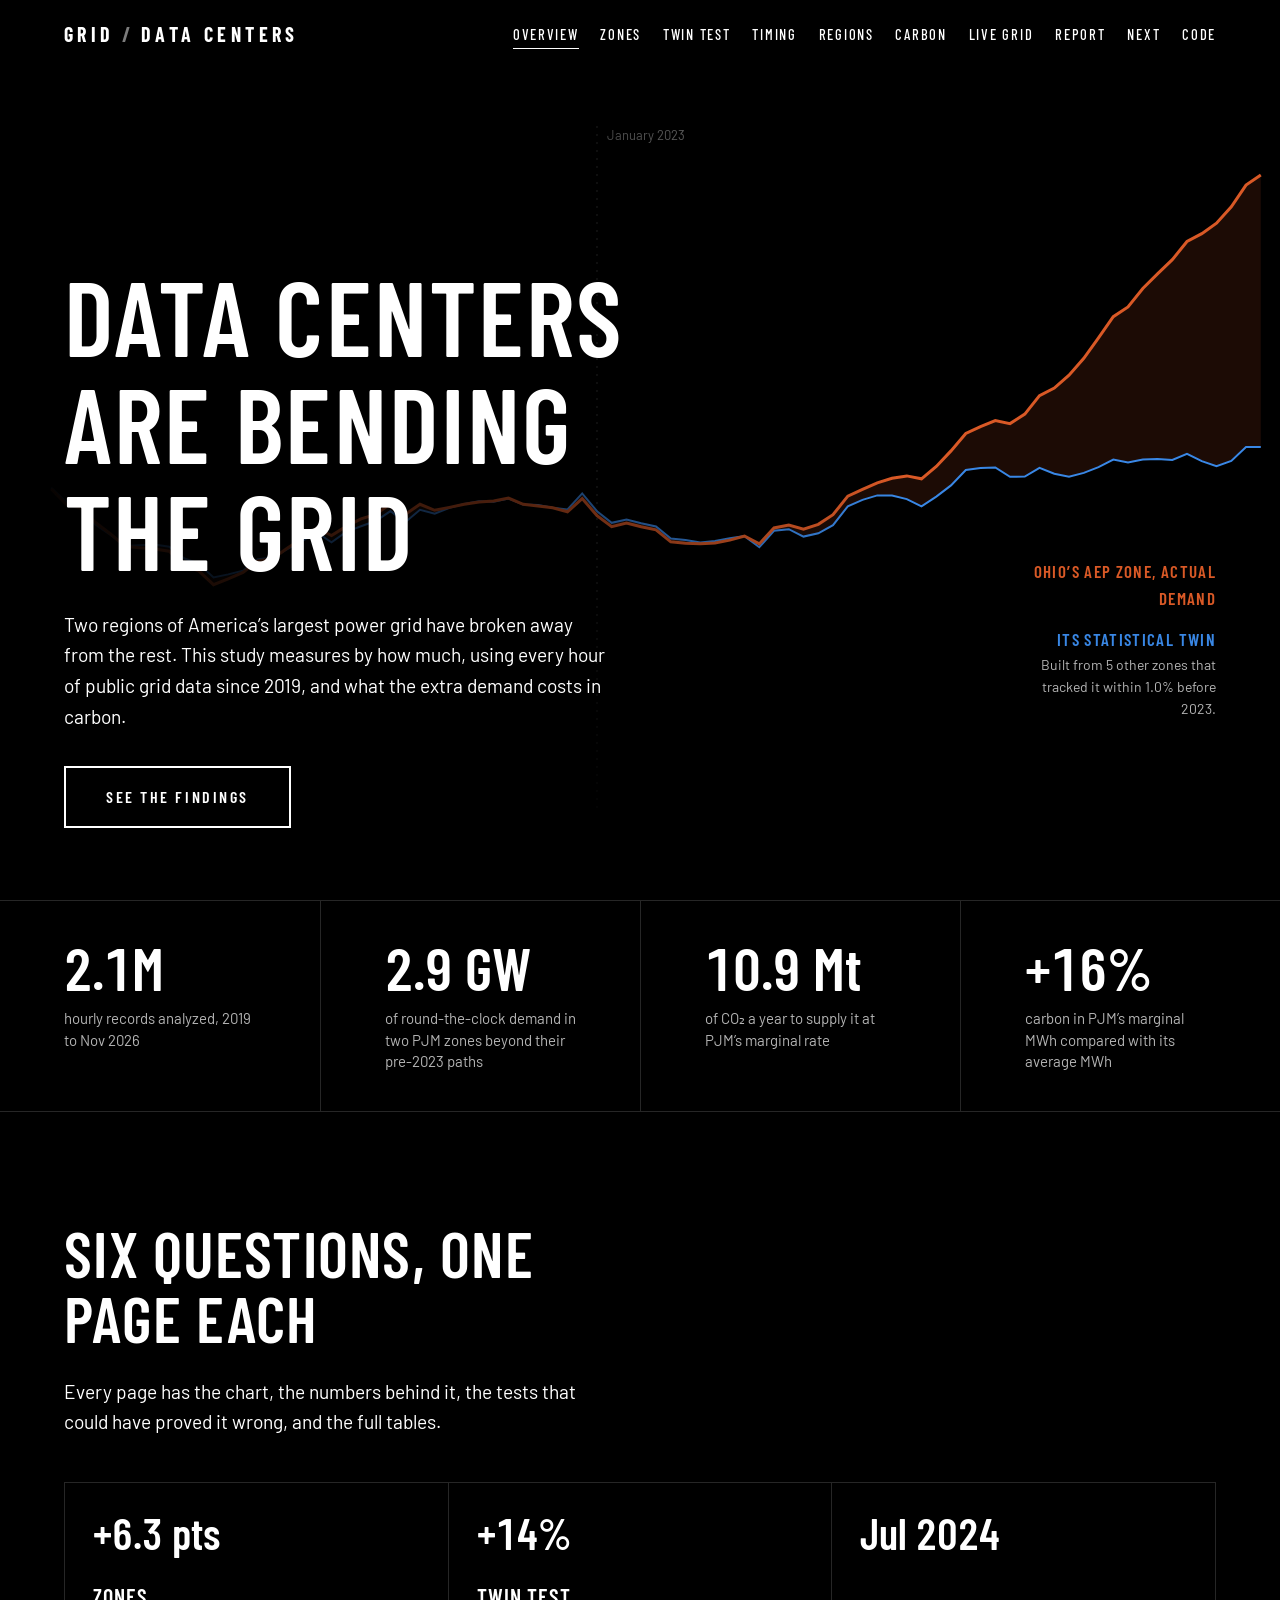
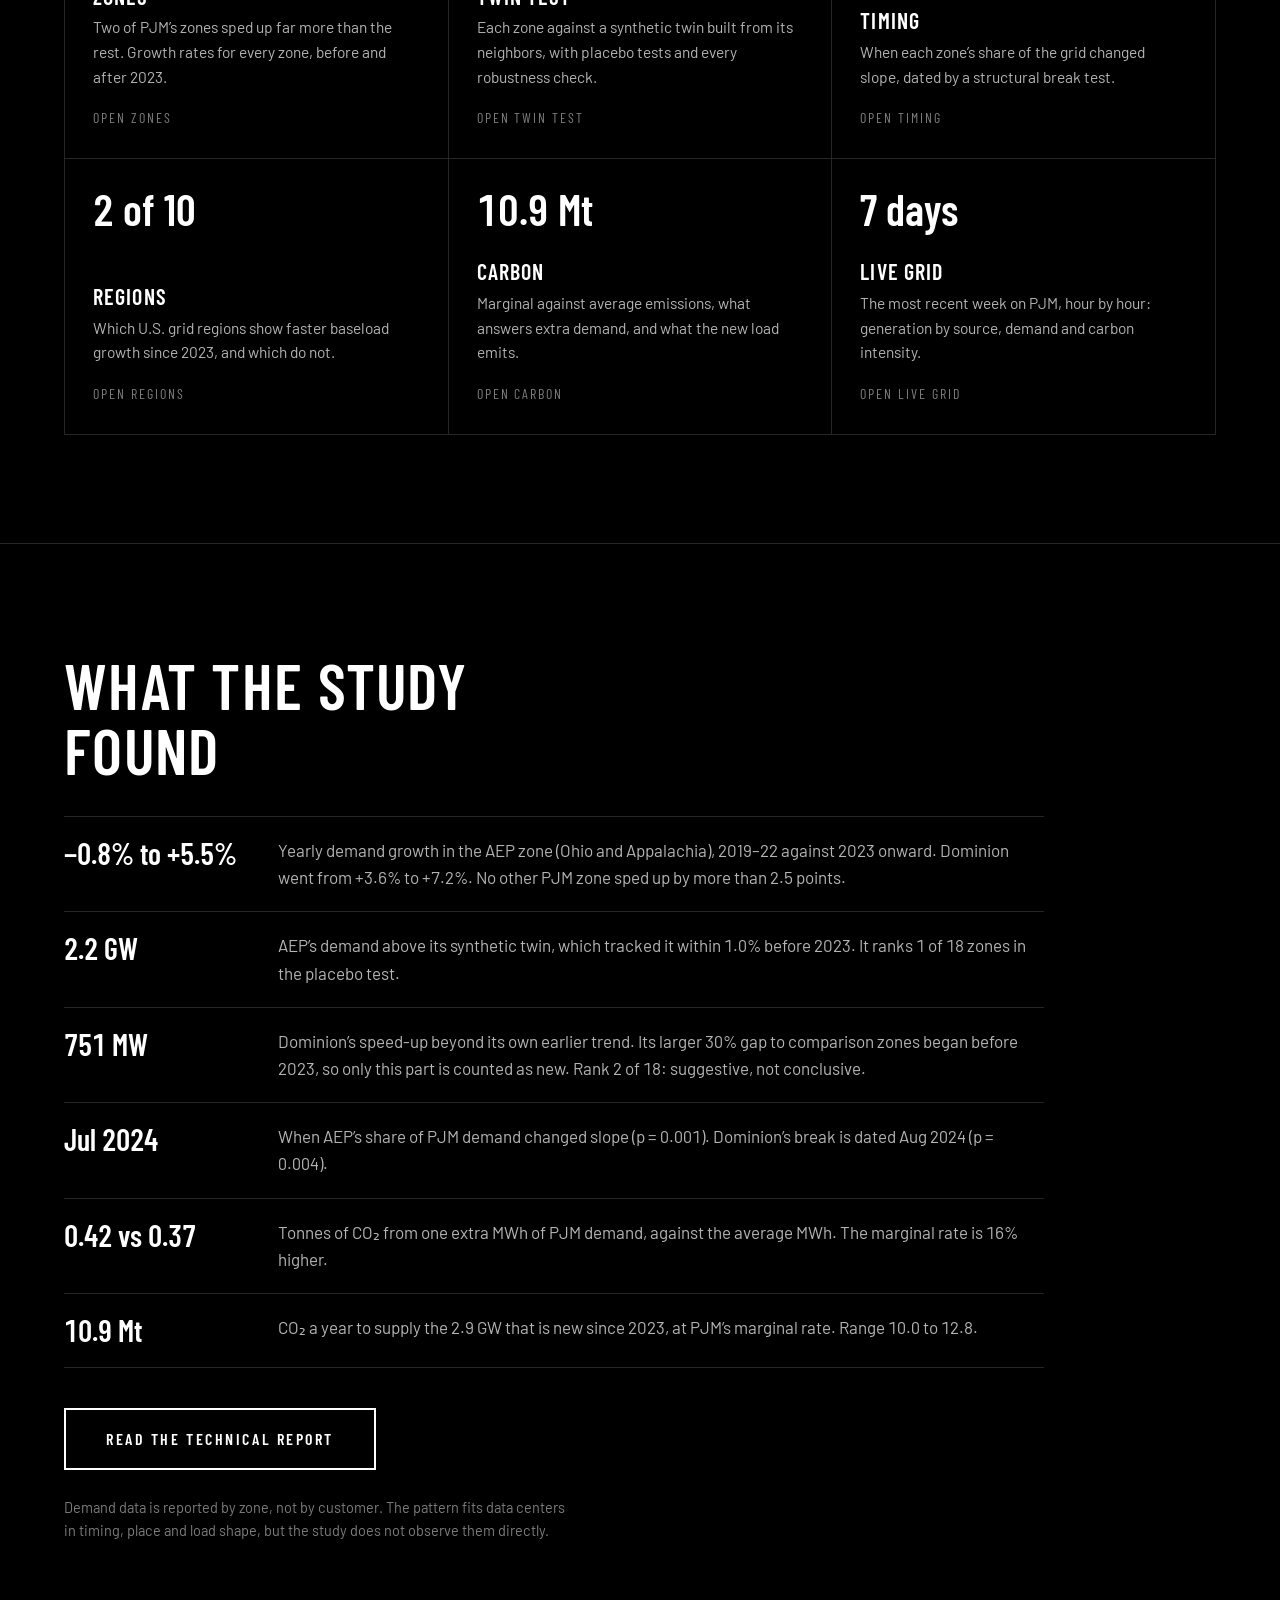
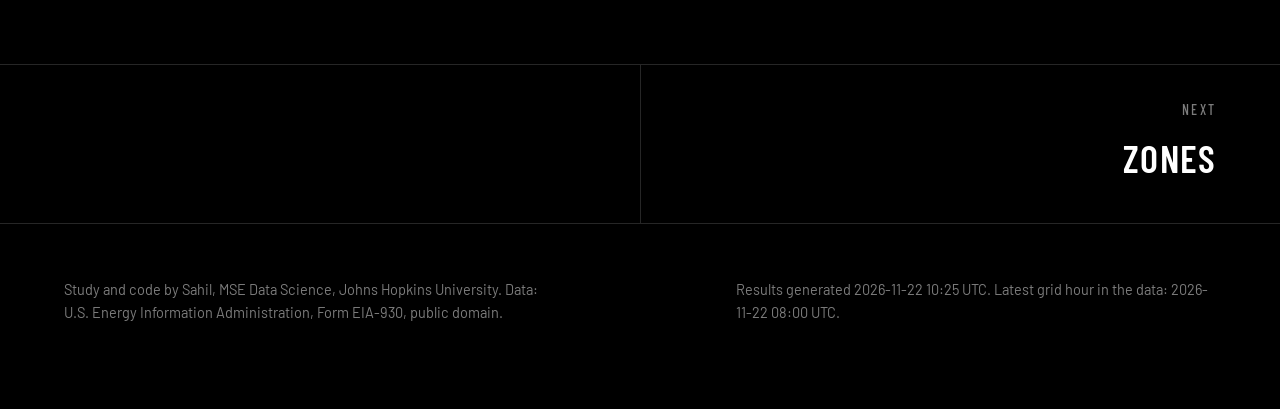
==== commit fcdc6ca7: "Add related work, the forecast follow-up and its feasibility result to the site and report" ====
--- a/docs/index.html
+++ b/docs/index.html
@@ -52,6 +52,6 @@
   <p>Study and code by Sahil, MSE Data Science, Johns Hopkins University. Data: U.S. Energy Information Administration, Form EIA-930, public domain.</p>
   <p id="f-updated"></p>
 </footer>
-<script src="assets/site.js?v=2"></script>
+<script src="assets/site.js?v=3"></script>
 </body>
 </html>
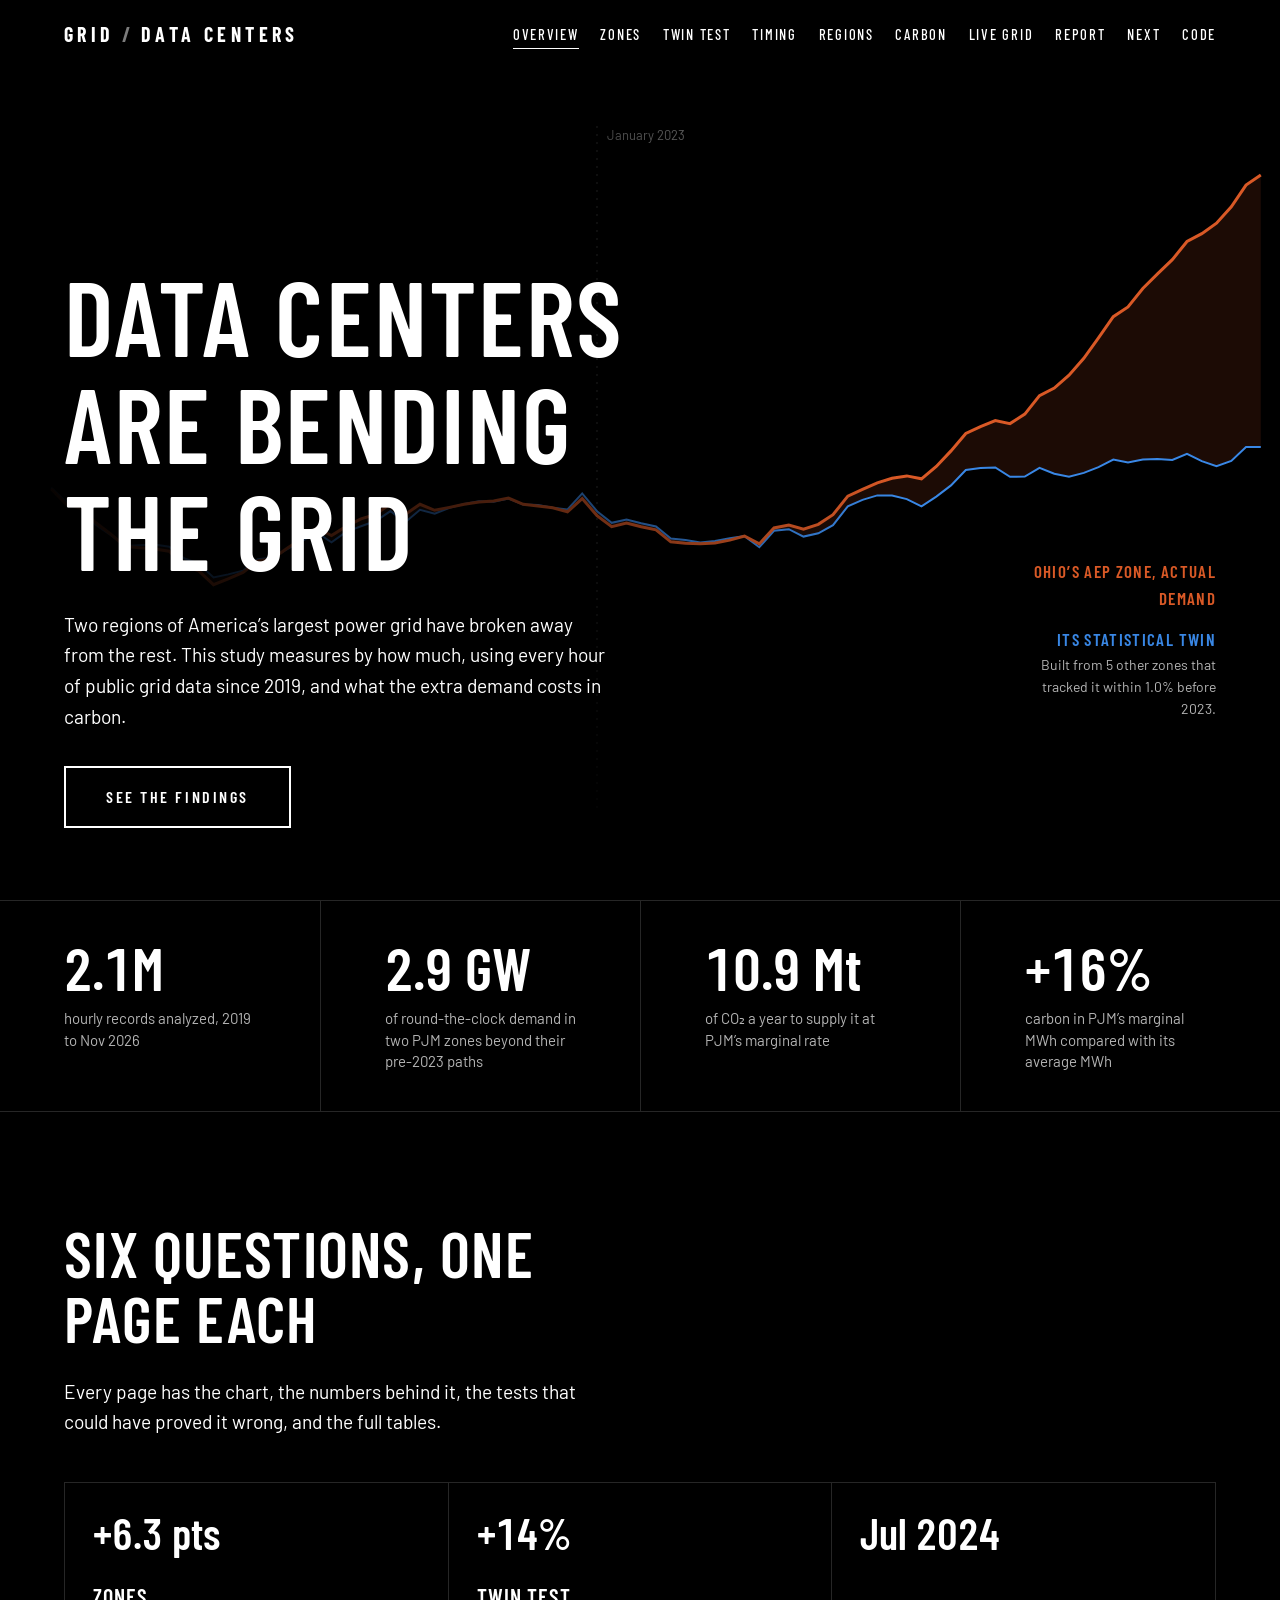
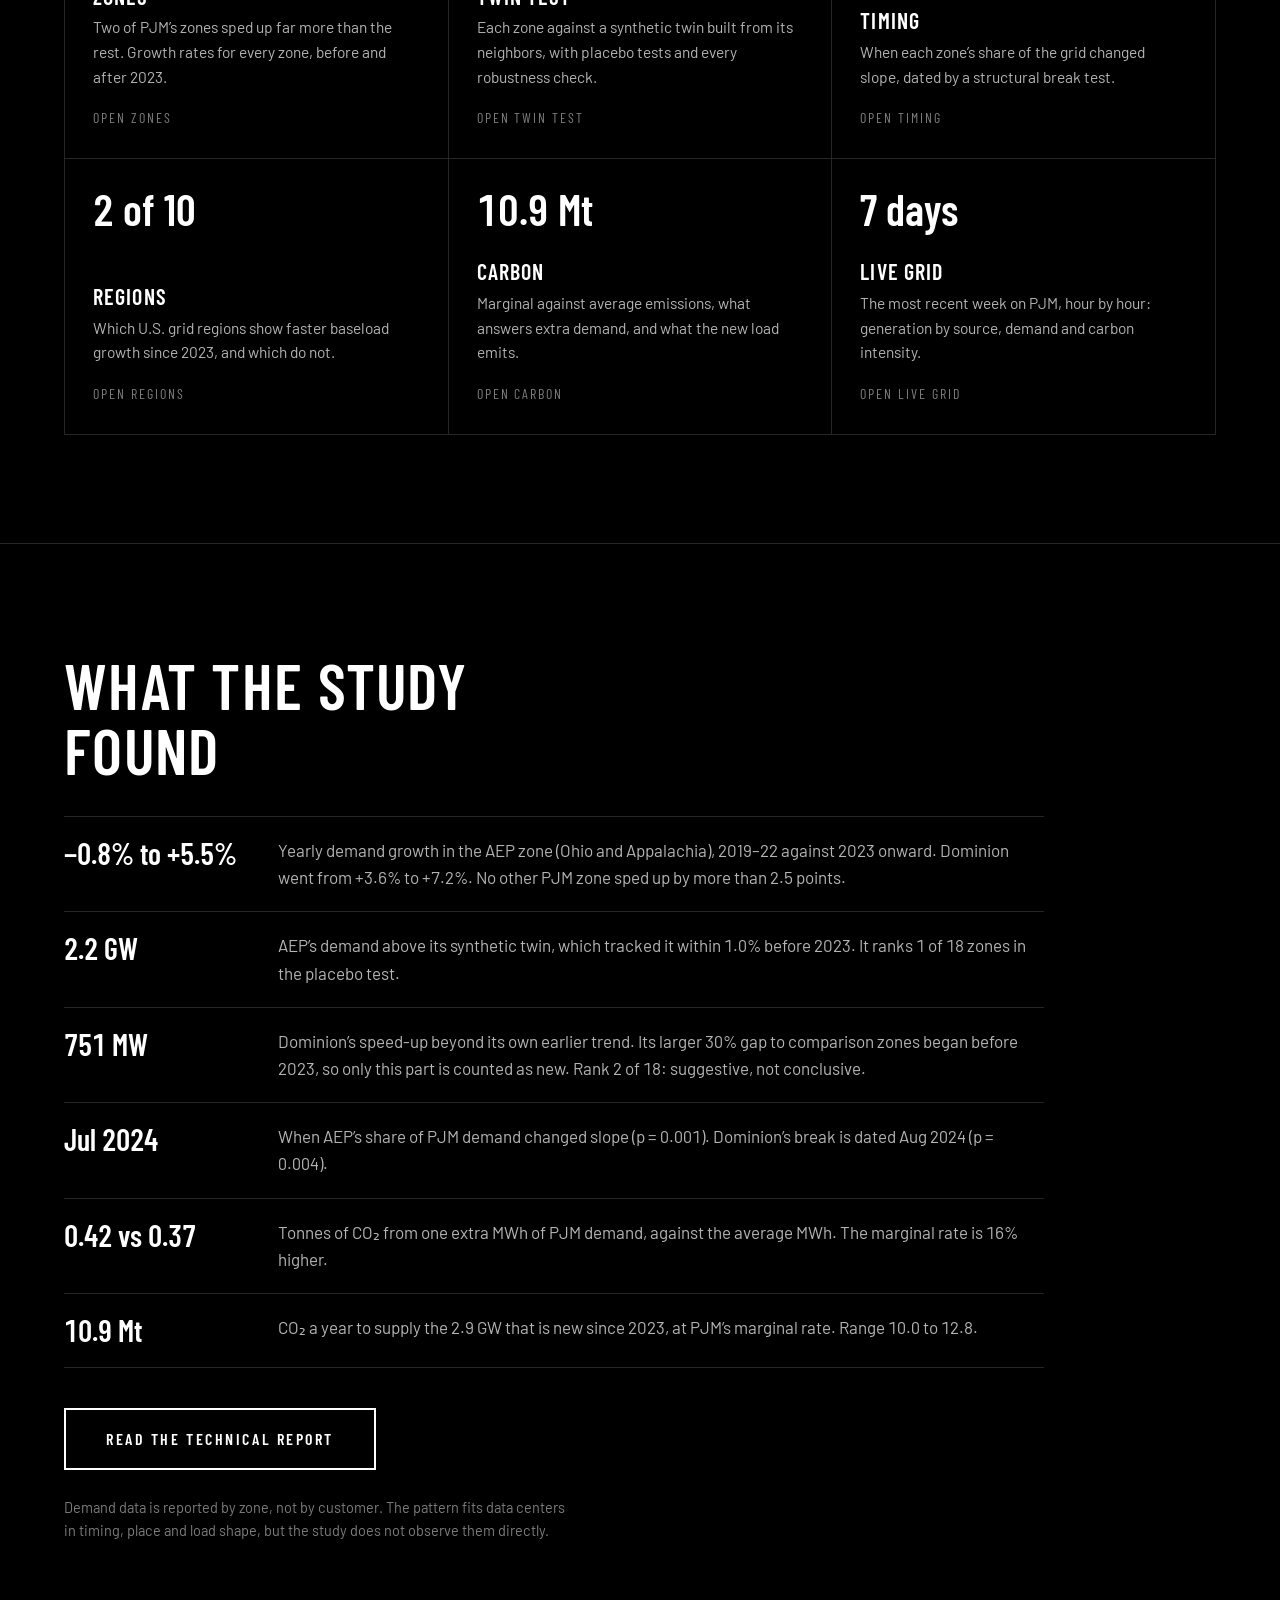
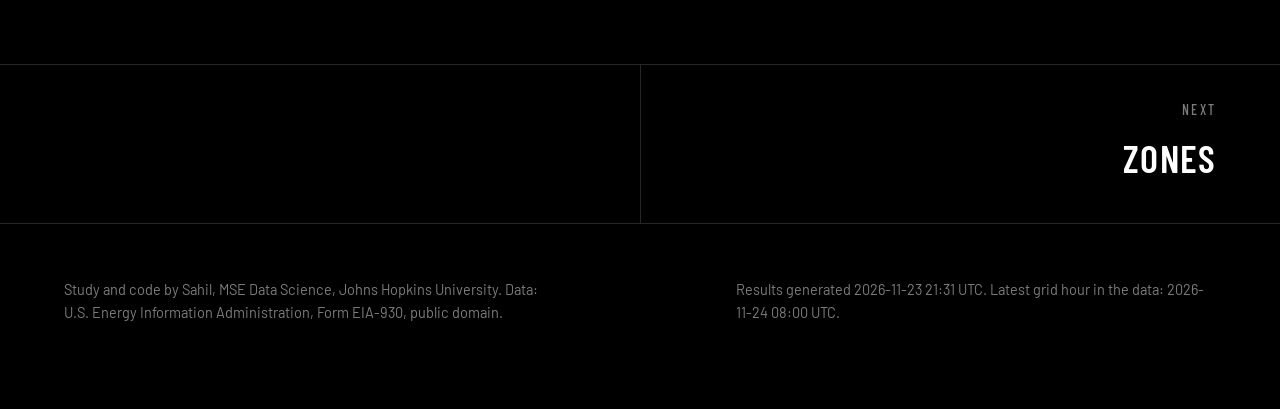
==== commit 67228dc5: "Phones: finger-sized controls and readable small text" ====
--- a/docs/index.html
+++ b/docs/index.html
@@ -9,7 +9,7 @@
 <link rel="preconnect" href="https://fonts.googleapis.com">
 <link rel="preconnect" href="https://fonts.gstatic.com" crossorigin>
 <link href="https://fonts.googleapis.com/css2?family=Barlow:wght@300;400;500;600&family=Barlow+Condensed:wght@500;600;700&display=swap" rel="stylesheet">
-<link rel="stylesheet" href="assets/site.css?v=2">
+<link rel="stylesheet" href="assets/site.css?v=3">
 </head>
 <body>
 <main>
--- a/docs/assets/site.css
+++ b/docs/assets/site.css
@@ -164,3 +164,6 @@
 .cards a>div:first-child{margin-bottom:30px}
 html.light body{background:#fff}
 html.light .pagehead{padding-top:30px}
+
+/* Phones: finger-sized controls */
+@media (max-width:760px){.nav .mark{display:inline-flex;align-items:center;min-height:44px}.nav .menu{min-height:44px}.controls button{min-height:44px}}
